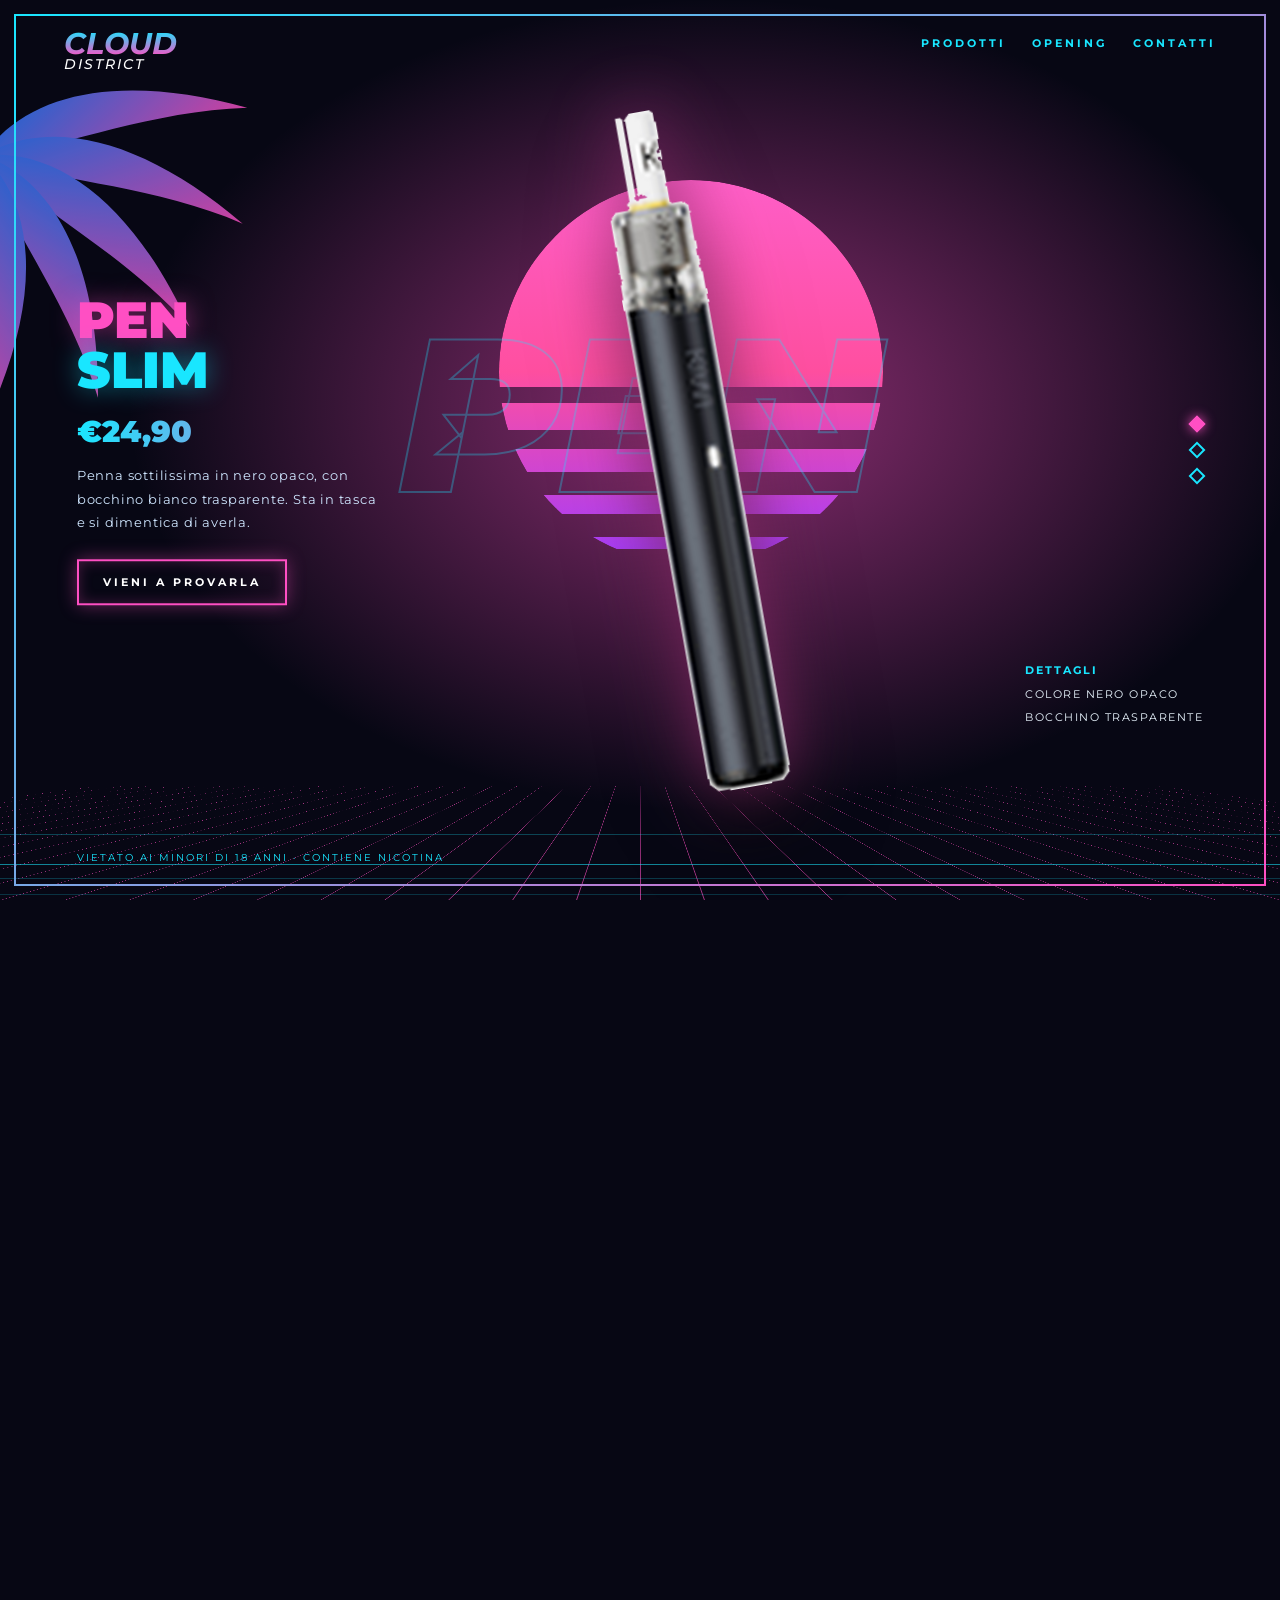
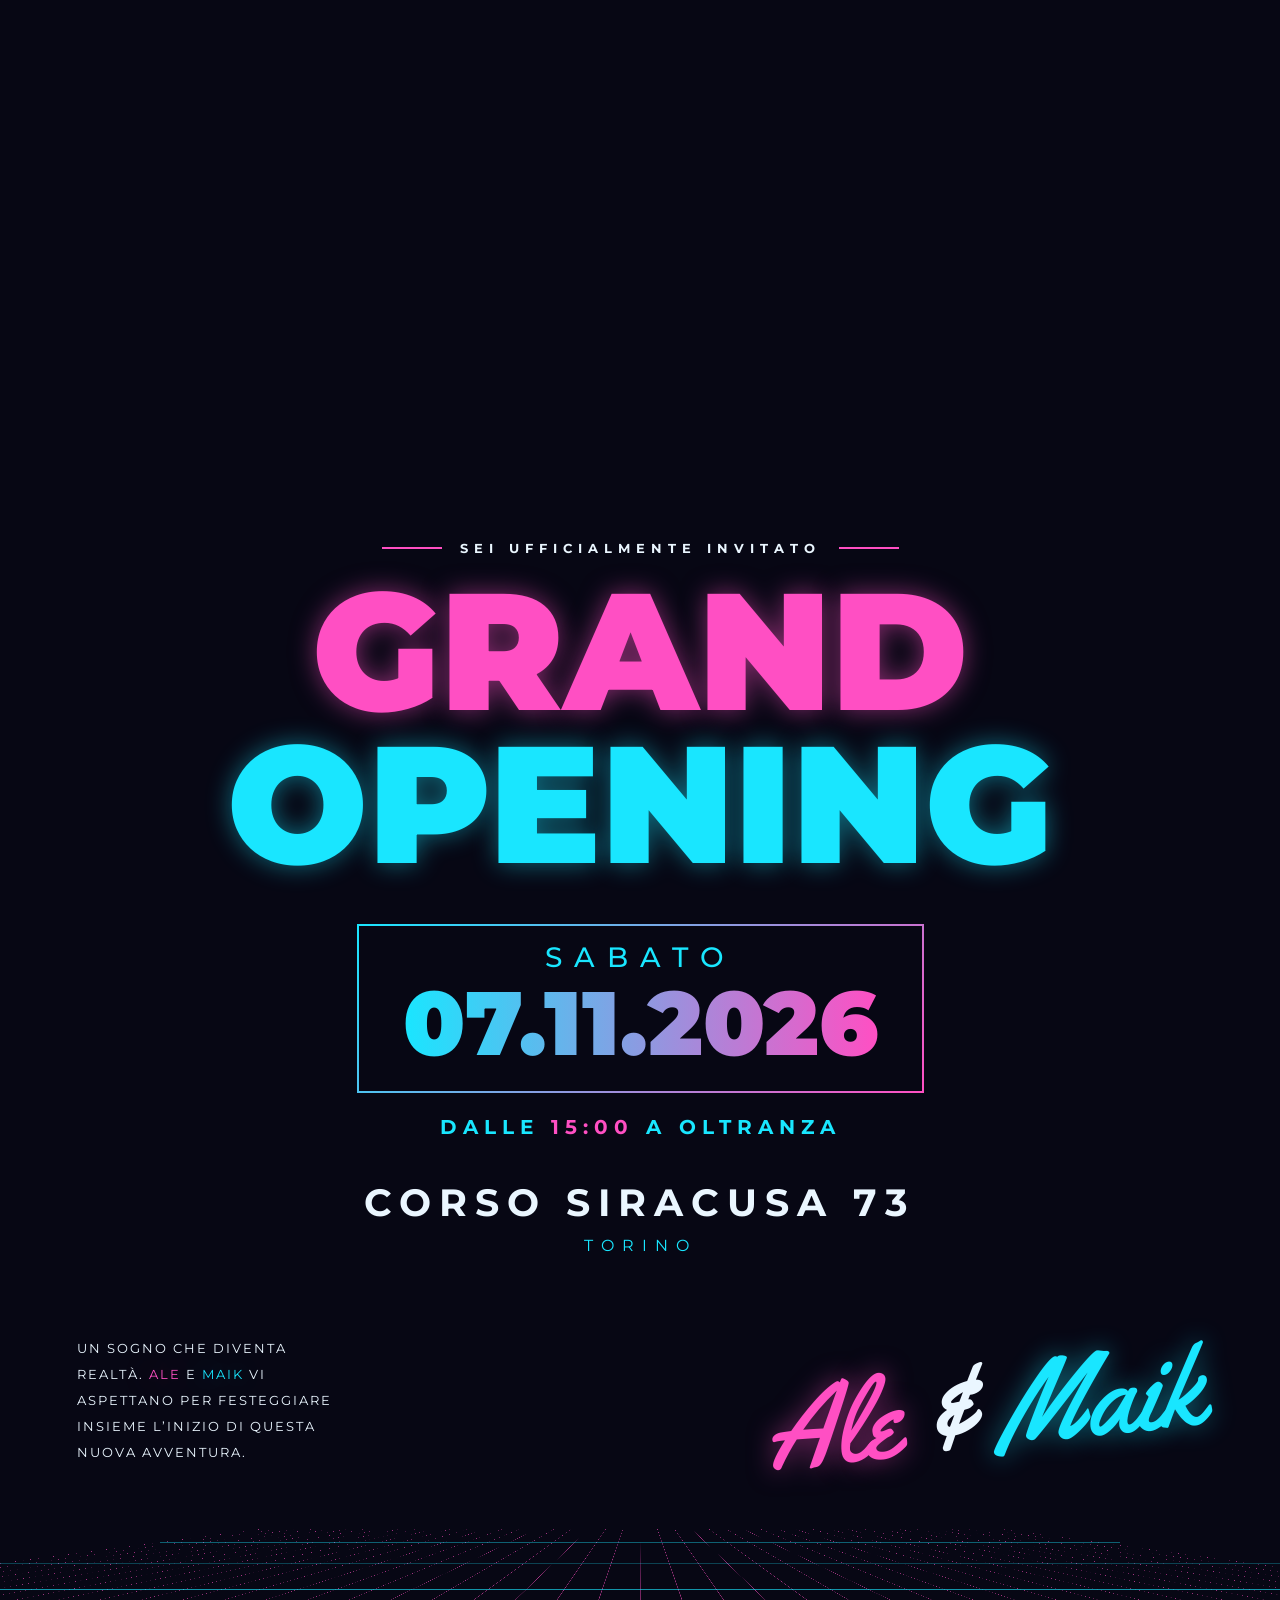
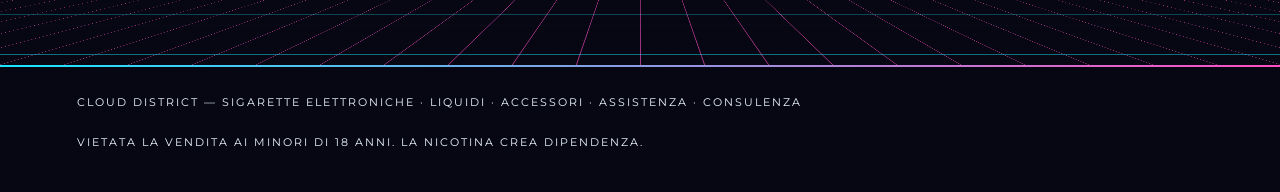
==== index.html @ b295462e "Add files via upload" ====
<!DOCTYPE html>
<html lang="it">
<head>
<meta charset="UTF-8">
<meta name="viewport" content="width=device-width, initial-scale=1, viewport-fit=cover">
<title>Cloud District — Svapo shop Torino</title>
<link href="https://fonts.googleapis.com/css2?family=Montserrat:ital,wght@0,500;0,700;0,900;1,900&family=Yellowtail&display=swap" rel="stylesheet">
<style>
:root{--pk:#ff4fc3;--cy:#19e6ff;--bg:#070714;box-sizing:border-box;padding-top:env(safe-area-inset-top,0px);padding-bottom:env(safe-area-inset-bottom,0px)}
*{margin:0;padding:0;box-sizing:inherit}
html{scroll-behavior:smooth;background:var(--bg)}
body{font-family:'Montserrat',sans-serif;background:var(--bg);color:#eaf6ff}
a{color:inherit}
.p{color:var(--pk);text-shadow:0 0 26px rgba(255,79,195,.5)}
.c{color:var(--cy);text-shadow:0 0 26px rgba(25,230,255,.45)}
.nav{position:fixed;top:env(safe-area-inset-top,0px);left:0;right:0;z-index:50;display:flex;justify-content:space-between;align-items:flex-start;padding:30px 5% 0}
.logo{text-decoration:none;font-style:italic;font-weight:900;line-height:.9;display:block}
.logo b{display:block;font-size:30px;background:linear-gradient(180deg,var(--cy),var(--pk));-webkit-background-clip:text;background-clip:text;color:transparent}
.logo i{font-size:14px;font-weight:500;letter-spacing:2px;color:#fff}
.nav nav{display:flex;gap:26px;font-size:11px;font-weight:700;letter-spacing:3px;text-transform:uppercase;padding-top:6px}
.nav nav a{text-decoration:none;color:var(--cy)}
.nav a:focus-visible,.dot:focus-visible,.cta:focus-visible{outline:2px solid var(--pk);outline-offset:4px}
.track{height:400vh;position:relative}
.stage{position:sticky;top:0;height:100vh;overflow:hidden;background:var(--bg)}
.frame{position:absolute;inset:14px;border:2px solid;border-image:linear-gradient(135deg,var(--cy),var(--pk)) 1;pointer-events:none;z-index:8}
.glow{position:absolute;inset:0;opacity:0;transition:opacity .9s;background:radial-gradient(ellipse at 56% 45%,var(--g),transparent 58%)}
.glow.on{opacity:.55}
.sun{position:absolute;left:54%;top:20%;width:min(30vw,440px);aspect-ratio:1;transform:translateX(-50%);border-radius:50%;background:linear-gradient(180deg,#ff5fc8,#ff4fa0 50%,#a23cff);-webkit-mask:linear-gradient(#000 0 54%,transparent 54% 58%,#000 58% 65%,transparent 65% 70%,#000 70% 76%,transparent 76% 82%,#000 82% 87%,transparent 87% 93%,#000 93% 96%,transparent 96%);mask:linear-gradient(#000 0 54%,transparent 54% 58%,#000 58% 65%,transparent 65% 70%,#000 70% 76%,transparent 76% 82%,#000 82% 87%,transparent 87% 93%,#000 93% 96%,transparent 96%)}
.palm{position:absolute;left:-30px;top:60px;width:min(24vw,300px);z-index:1}
.floor{position:absolute;left:0;right:0;bottom:0;height:34%;overflow:hidden;-webkit-mask-image:linear-gradient(transparent,#000 70%);mask-image:linear-gradient(transparent,#000 70%)}
.floor::before{content:"";position:absolute;inset:-120% -60% 0;background:linear-gradient(rgba(25,230,255,.65) 1.5px,transparent 1.5px) 0 var(--gy,0)/100% 44px,linear-gradient(90deg,rgba(255,79,195,.65) 1.5px,transparent 1.5px) 0 0/64px 100%;transform:perspective(380px) rotateX(64deg);transform-origin:50% 100%}
.word{position:absolute;left:50%;top:46%;transform:translate(-50%,-50%) scale(.94);font:italic 900 clamp(90px,17vw,280px)/.8 'Montserrat';color:transparent;-webkit-text-stroke:2px rgba(25,230,255,.3);white-space:nowrap;pointer-events:none;opacity:0;transition:opacity .6s,transform .9s cubic-bezier(.7,0,.2,1);z-index:2}
.word.on{opacity:1;transform:translate(-50%,-50%)}
.panel{position:absolute;left:6%;top:50%;width:min(360px,34vw);transform:translateY(-46%);opacity:0;pointer-events:none;transition:opacity .4s,transform .7s cubic-bezier(.7,0,.2,1);z-index:6}
.panel.on{opacity:1;pointer-events:auto;transform:translateY(-50%);transition-delay:.25s}
.panel h1{font:900 clamp(32px,4vw,64px)/.98 'Montserrat';text-transform:uppercase;margin-bottom:18px}
.panel h1 span{display:block}
.price{font:900 30px 'Montserrat';margin-bottom:14px;background:linear-gradient(90deg,var(--cy),var(--pk));-webkit-background-clip:text;background-clip:text;color:transparent}
.panel p{font-size:13px;line-height:1.8;letter-spacing:.8px;max-width:34ch;margin-bottom:24px;color:#cfe6ff}
.cta{display:inline-block;text-decoration:none;font-weight:700;font-size:11px;letter-spacing:3px;text-transform:uppercase;padding:14px 24px;border:2px solid var(--pk);color:#fff;box-shadow:0 0 18px rgba(255,79,195,.4),inset 0 0 14px rgba(255,79,195,.25);transition:background .2s}
.cta:hover{background:rgba(255,79,195,.25)}
.prods{position:absolute;left:37%;top:12%;width:min(34vw,520px);height:76%;z-index:4}
.prod{position:absolute;inset:0;--r:-12deg;transform:translate(60%,-75%) rotate(35deg);opacity:0;filter:drop-shadow(0 0 34px rgba(255,79,195,.45)) drop-shadow(0 40px 30px rgba(0,0,0,.6));transition:transform 1s cubic-bezier(.7,0,.2,1),opacity .6s}
.prod.on{transform:translate(0,0) rotate(var(--r));opacity:1}
.prod.past{transform:translate(-60%,75%) rotate(-35deg);opacity:0}
.prod img{position:absolute;inset:0;width:100%;height:100%;object-fit:contain}
.opts{position:absolute;right:6%;bottom:19%;z-index:6;opacity:0;pointer-events:none;transition:opacity .4s;font-size:11px;letter-spacing:2px;text-transform:uppercase}
.opts.on{opacity:1}
.opts b{color:var(--cy)}
.opts ul{list-style:none;line-height:2.1;margin-top:6px;letter-spacing:1.5px}
.dots{position:absolute;right:6%;top:50%;transform:translateY(-50%);display:flex;flex-direction:column;gap:14px;z-index:7}
.dot{width:12px;height:12px;border:2px solid var(--cy);background:transparent;cursor:pointer;transform:rotate(45deg);transition:.3s}
.dot.on{background:var(--pk);border-color:var(--pk);box-shadow:0 0 12px var(--pk)}
.age{position:absolute;left:6%;bottom:36px;font-size:10px;letter-spacing:2px;color:var(--cy);z-index:7;text-transform:uppercase}
.bar{position:absolute;left:14px;bottom:14px;height:3px;background:linear-gradient(90deg,var(--cy),var(--pk));width:0;z-index:9}
.open{position:relative;overflow:hidden;padding:140px 6% 200px;text-align:center}
.open .floor{height:42%}
.open>*:not(.floor){position:relative;z-index:2}
.lbl{display:flex;align-items:center;justify-content:center;gap:18px;font-size:13px;font-weight:700;letter-spacing:6px;text-transform:uppercase}
.lbl::before,.lbl::after{content:"";width:60px;height:2px;background:var(--pk)}
.open h2{font:900 clamp(56px,13vw,190px)/.92 'Montserrat';text-transform:uppercase;margin:18px 0 44px}
.open h2 span{display:block}
.date{display:inline-block;border:2px solid;border-image:linear-gradient(135deg,var(--cy),var(--pk)) 1;padding:14px 44px 18px}
.date small{display:block;color:var(--cy);font-size:clamp(16px,2.4vw,28px);letter-spacing:12px;font-weight:500}
.date strong{font:900 clamp(36px,7vw,100px)/1.1 'Montserrat';background:linear-gradient(90deg,var(--cy),var(--pk));-webkit-background-clip:text;background-clip:text;color:transparent}
.time{margin:22px 0 40px;color:var(--cy);letter-spacing:6px;font-weight:700;font-size:clamp(12px,1.6vw,20px)}
.time b{color:var(--pk)}
.where{font-weight:700;font-size:clamp(20px,3vw,40px);letter-spacing:8px;text-transform:uppercase}
.where+div{color:var(--cy);letter-spacing:8px;margin-top:10px}
.note{display:flex;justify-content:space-between;align-items:flex-end;gap:30px;flex-wrap:wrap;text-align:left;margin-top:80px}
.note p{max-width:30ch;font-size:13px;line-height:2;letter-spacing:2px;text-transform:uppercase}
.sig{font:400 clamp(56px,9vw,120px)/1 'Yellowtail';transform:rotate(-6deg)}
footer{background:var(--bg);padding:26px 6% 40px;border-top:2px solid;border-image:linear-gradient(90deg,var(--cy),var(--pk)) 1;font-size:11px;letter-spacing:2px;text-transform:uppercase;line-height:1.8;display:flex;justify-content:space-between;gap:20px;flex-wrap:wrap}
@media(max-width:760px){
.nav{padding-top:26px}.nav nav,.palm{display:none}
.frame{inset:8px}
.sun{left:50%;top:10%;width:62vw}
.prods{left:12%;top:12%;width:76vw;height:38%}
.word{top:30%}
.panel{left:8%;right:8%;width:auto;top:auto;bottom:22%;transform:none}
.panel.on{transform:none}
.panel h1{font-size:34px;margin-bottom:10px}.panel p{display:none}
.opts{right:auto;left:8%;bottom:12%}
.dots{flex-direction:row;right:8%;top:auto;bottom:12%;transform:none}
.age{left:8%;bottom:22px;font-size:8px;letter-spacing:1px}
.date{padding:12px 20px 14px}
.lbl{letter-spacing:3px;font-size:11px}.lbl::before,.lbl::after{width:24px}
}
@media(prefers-reduced-motion:reduce){*{transition-duration:.01s!important}}
</style>
</head>
<body>
<header class="nav"><a class="logo" href="#top"><b>CLOUD</b><i>DISTRICT</i></a><nav><a href="#top">Prodotti</a><a href="#opening">Opening</a><a href="#contatti">Contatti</a></nav></header>

<div class="track" id="top">
<div class="stage" id="stage">
<div class="glow on" style="--g:#ff4fc3"></div><div class="glow" style="--g:#19e6ff"></div><div class="glow" style="--g:#9b5cff"></div>
<div class="sun"></div>
<svg class="palm" viewBox="-10 -40 220 300" aria-hidden="true"><defs><linearGradient id="pg" x1="0" y1="0" x2="1" y2="1"><stop offset="0" stop-color="#2b7bff"/><stop offset="1" stop-color="#ff4fc3"/></linearGradient></defs><g fill="url(#pg)" opacity=".8" transform="translate(0,30)"><path d="M0 0C50 -30 120 -10 190 50C120 20 50 20 0 0Z" transform="rotate(-25)"/><path d="M0 0C50 -30 120 -10 190 50C120 20 50 20 0 0Z" transform="rotate(0)"/><path d="M0 0C50 -30 120 -10 190 50C120 20 50 20 0 0Z" transform="rotate(25)"/><path d="M0 0C50 -30 120 -10 190 50C120 20 50 20 0 0Z" transform="rotate(50)"/><path d="M0 0C50 -30 120 -10 190 50C120 20 50 20 0 0Z" transform="rotate(75)"/><path d="M0 0C50 -30 120 -10 190 50C120 20 50 20 0 0Z" transform="rotate(100)"/></g></svg>
<div class="floor"></div>
<div class="word on">PEN</div><div class="word">MAGNUM</div><div class="word">S’MORES</div>

<div class="panel on"><h1><span class="p">Pen</span><span class="c">Slim</span></h1><div class="price">€24,90</div><p>Penna sottilissima in nero opaco, con bocchino bianco trasparente. Sta in tasca e si dimentica di averla.</p><a class="cta" href="#opening">Vieni a provarla</a></div>
<div class="panel"><h1><span class="p">Magnum</span><span class="c">Blu</span></h1><div class="price">€39,90</div><p>Corpo in metallo blu con serbatoio trasparente e grafica a tigre. Si nota, e si tiene bene in mano.</p><a class="cta" href="#opening">Vieni a provarlo</a></div>
<div class="panel"><h1><span class="p">Too Puff</span><span class="c">S’mores</span></h1><div class="price">€14,90</div><p>Biscotto, marshmallow e cioccolato fondente. Flacone da 60 ml con tappo nero a punta fine.</p><a class="cta" href="#opening">Vieni ad assaggiarlo</a></div>

<div class="prods">
<div class="prod on" style="--r:-10deg"><img src="[data-uri]" alt="Pen Slim nera con bocchino bianco"></div>
<div class="prod" style="--r:8deg"><img src="[data-uri]" alt="Magnum blu con grafica a tigre"></div>
<div class="prod" style="--r:-6deg"><img src="[data-uri]" alt="Liquido Too Puff S’mores"></div>
</div>

<div class="opts on"><b>Dettagli</b><ul><li>Colore nero opaco</li><li>Bocchino trasparente</li></ul></div>
<div class="opts"><b>Dettagli</b><ul><li>Finiture blu in metallo</li><li>Serbatoio con grafica</li></ul></div>
<div class="opts"><b>Dettagli</b><ul><li>Gusto dolce, cioccolato</li><li>Flacone da 60 ml</li></ul></div>

<div class="dots" aria-label="Prodotti"></div>
<div class="age">Vietato ai minori di 18 anni · Contiene nicotina</div>
<div class="frame"></div><div class="bar" id="bar"></div>
</div></div>

<section class="open" id="opening">
<div class="lbl">Sei ufficialmente invitato</div>
<h2><span class="p">Grand</span><span class="c">Opening</span></h2>
<div class="date"><small>SABATO</small><strong>07.11.2026</strong></div>
<div class="time">DALLE <b>15:00</b> A OLTRANZA</div>
<div class="where">Corso Siracusa 73</div><div>TORINO</div>
<div class="note"><p>Un sogno che diventa realtà. <span class="p">Ale</span> e <span class="c">Maik</span> vi aspettano per festeggiare insieme l’inizio di questa nuova avventura.</p><div class="sig"><span class="p">Ale</span> &amp; <span class="c">Maik</span></div></div>
<div class="floor"></div>
</section>
<footer id="contatti"><span>Cloud District — Sigarette elettroniche · Liquidi · Accessori · Assistenza · Consulenza</span><span>Vietata la vendita ai minori di 18 anni. La nicotina crea dipendenza.</span></footer>

<script>
const stage=document.getElementById('stage'),track=document.querySelector('.track'),bar=document.getElementById('bar'),dots=document.querySelector('.dots'),n=3;
const q=s=>[...document.querySelectorAll('.stage '+s)];
const G=['.glow','.word','.panel','.opts','.prod'].map(q),D=[];
for(let i=0;i<n;i++){const d=document.createElement('button');d.className='dot';d.setAttribute('aria-label','Prodotto '+(i+1));d.onclick=()=>scrollTo({top:track.offsetTop+(track.offsetHeight-innerHeight)*(i/(n-1))+1});dots.appendChild(d);D.push(d)}
let cur=-1;
function update(){
 const max=track.offsetHeight-innerHeight,p=Math.min(1,Math.max(0,(scrollY-track.offsetTop)/max));
 bar.style.width='calc((100% - 28px)*'+p+')';
 stage.style.setProperty('--gy',p*320+'px');
 const i=Math.min(n-1,Math.round(p*(n-1)));
 if(i===cur)return;cur=i;
 G.forEach((l,gi)=>l.forEach((e,k)=>{e.classList.toggle('on',k===i);if(gi===4)e.classList.toggle('past',k<i)}));
 D.forEach((e,k)=>e.classList.toggle('on',k===i));
}
addEventListener('scroll',update,{passive:true});addEventListener('resize',update);update();
</script>
</body>
</html>
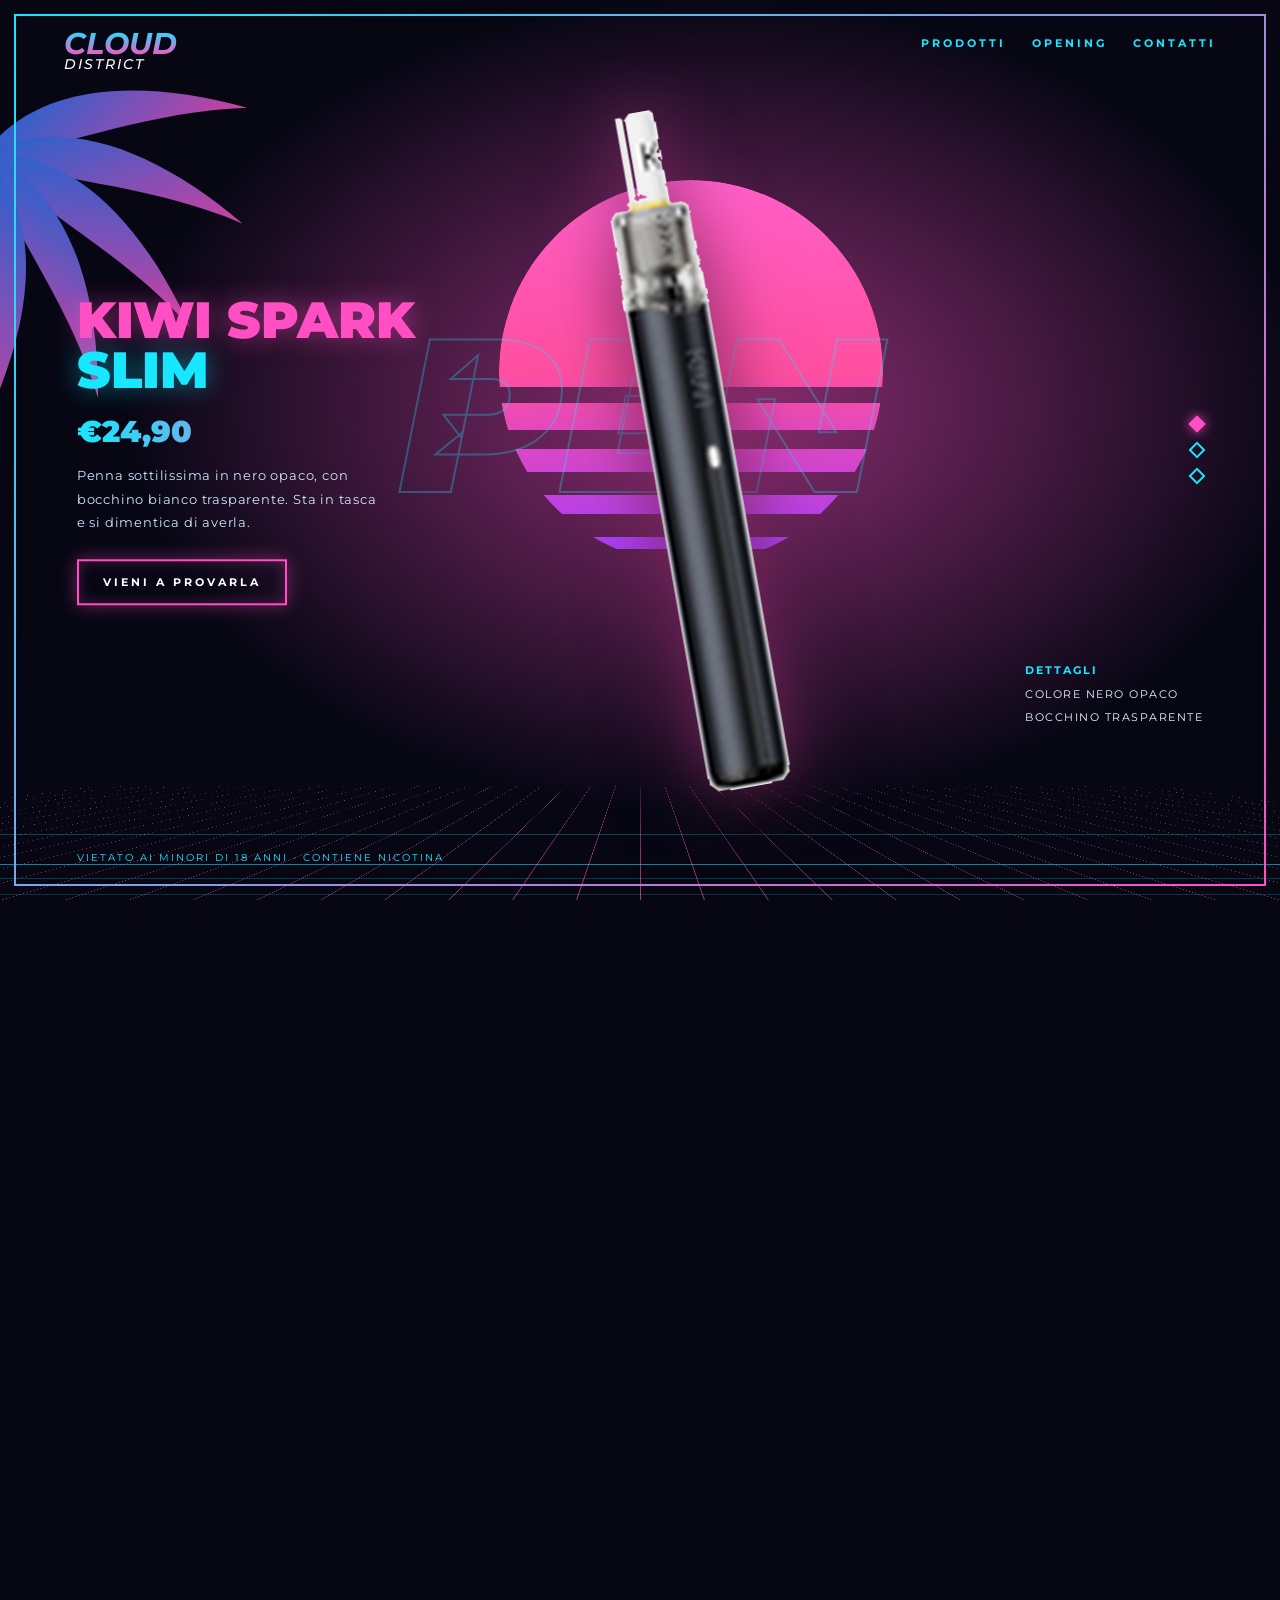
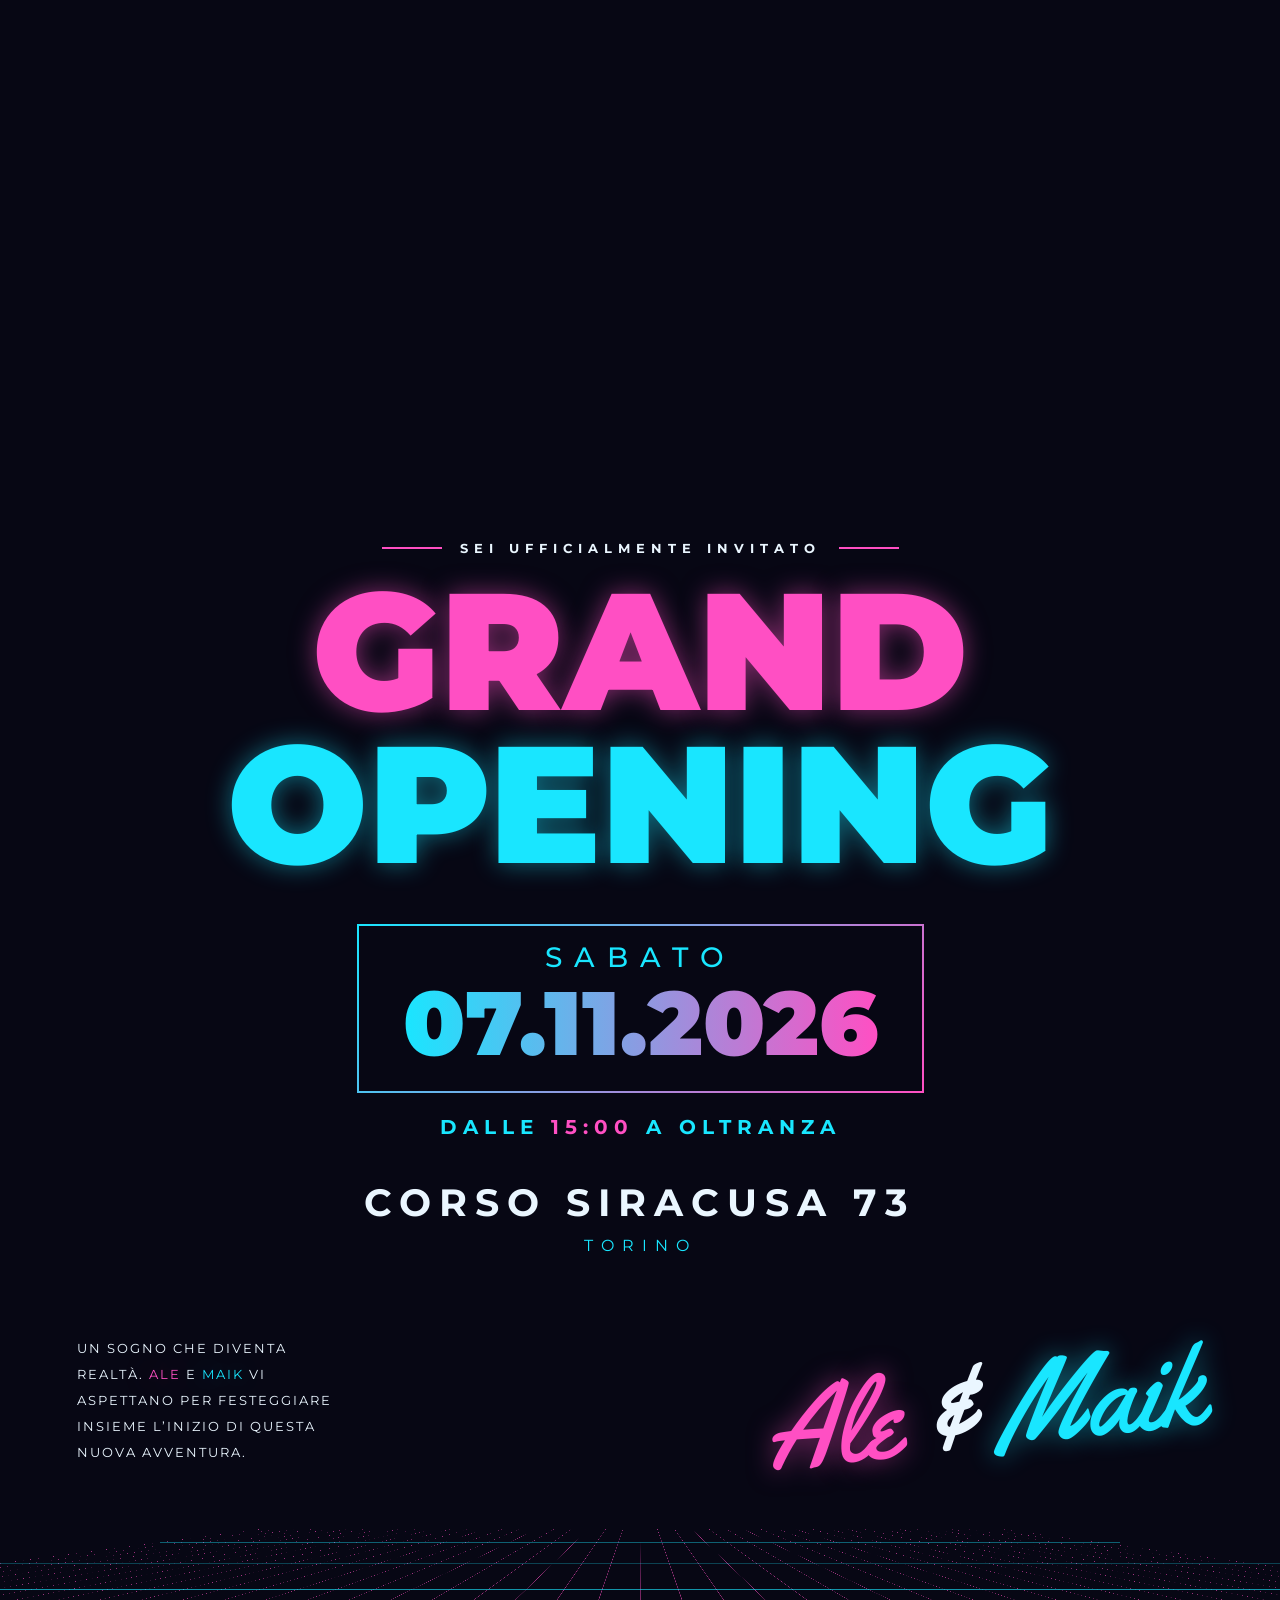
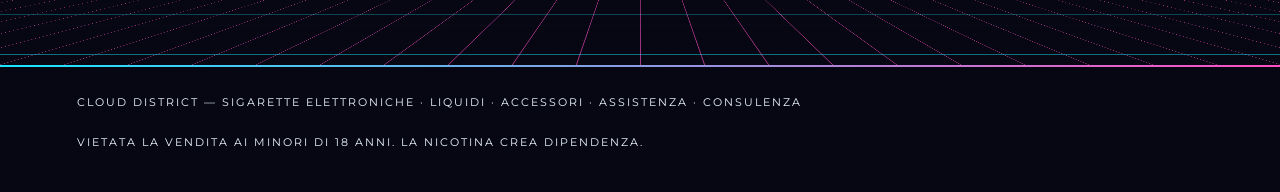
==== commit 0f5cf8e8: "Update fmt.Println message from 'Hello' to 'Goodbye'" ====
--- a/index.html
+++ b/index.html
@@ -100,8 +100,8 @@
 <div class="floor"></div>
 <div class="word on">PEN</div><div class="word">MAGNUM</div><div class="word">S’MORES</div>
 
-<div class="panel on"><h1><span class="p">Pen</span><span class="c">Slim</span></h1><div class="price">€24,90</div><p>Penna sottilissima in nero opaco, con bocchino bianco trasparente. Sta in tasca e si dimentica di averla.</p><a class="cta" href="#opening">Vieni a provarla</a></div>
-<div class="panel"><h1><span class="p">Magnum</span><span class="c">Blu</span></h1><div class="price">€39,90</div><p>Corpo in metallo blu con serbatoio trasparente e grafica a tigre. Si nota, e si tiene bene in mano.</p><a class="cta" href="#opening">Vieni a provarlo</a></div>
+<div class="panel on"><h1><span class="p">Kiwi Spark</span><span class="c">Slim</span></h1><div class="price">€24,90</div><p>Penna sottilissima in nero opaco, con bocchino bianco trasparente. Sta in tasca e si dimentica di averla.</p><a class="cta" href="#opening">Vieni a provarla</a></div>
+<div class="panel"><h1><span class="p">Magnum Nano</span><span class="c">Blu</span></h1><div class="price">€39,90</div><p>Corpo in metallo blu con serbatoio trasparente e grafica a tigre. Si nota, e si tiene bene in mano.</p><a class="cta" href="#opening">Vieni a provarlo</a></div>
 <div class="panel"><h1><span class="p">Too Puff</span><span class="c">S’mores</span></h1><div class="price">€14,90</div><p>Biscotto, marshmallow e cioccolato fondente. Flacone da 60 ml con tappo nero a punta fine.</p><a class="cta" href="#opening">Vieni ad assaggiarlo</a></div>
 
 <div class="prods">
@@ -148,4 +148,4 @@
 addEventListener('scroll',update,{passive:true});addEventListener('resize',update);update();
 </script>
 </body>
-</html>+</html>
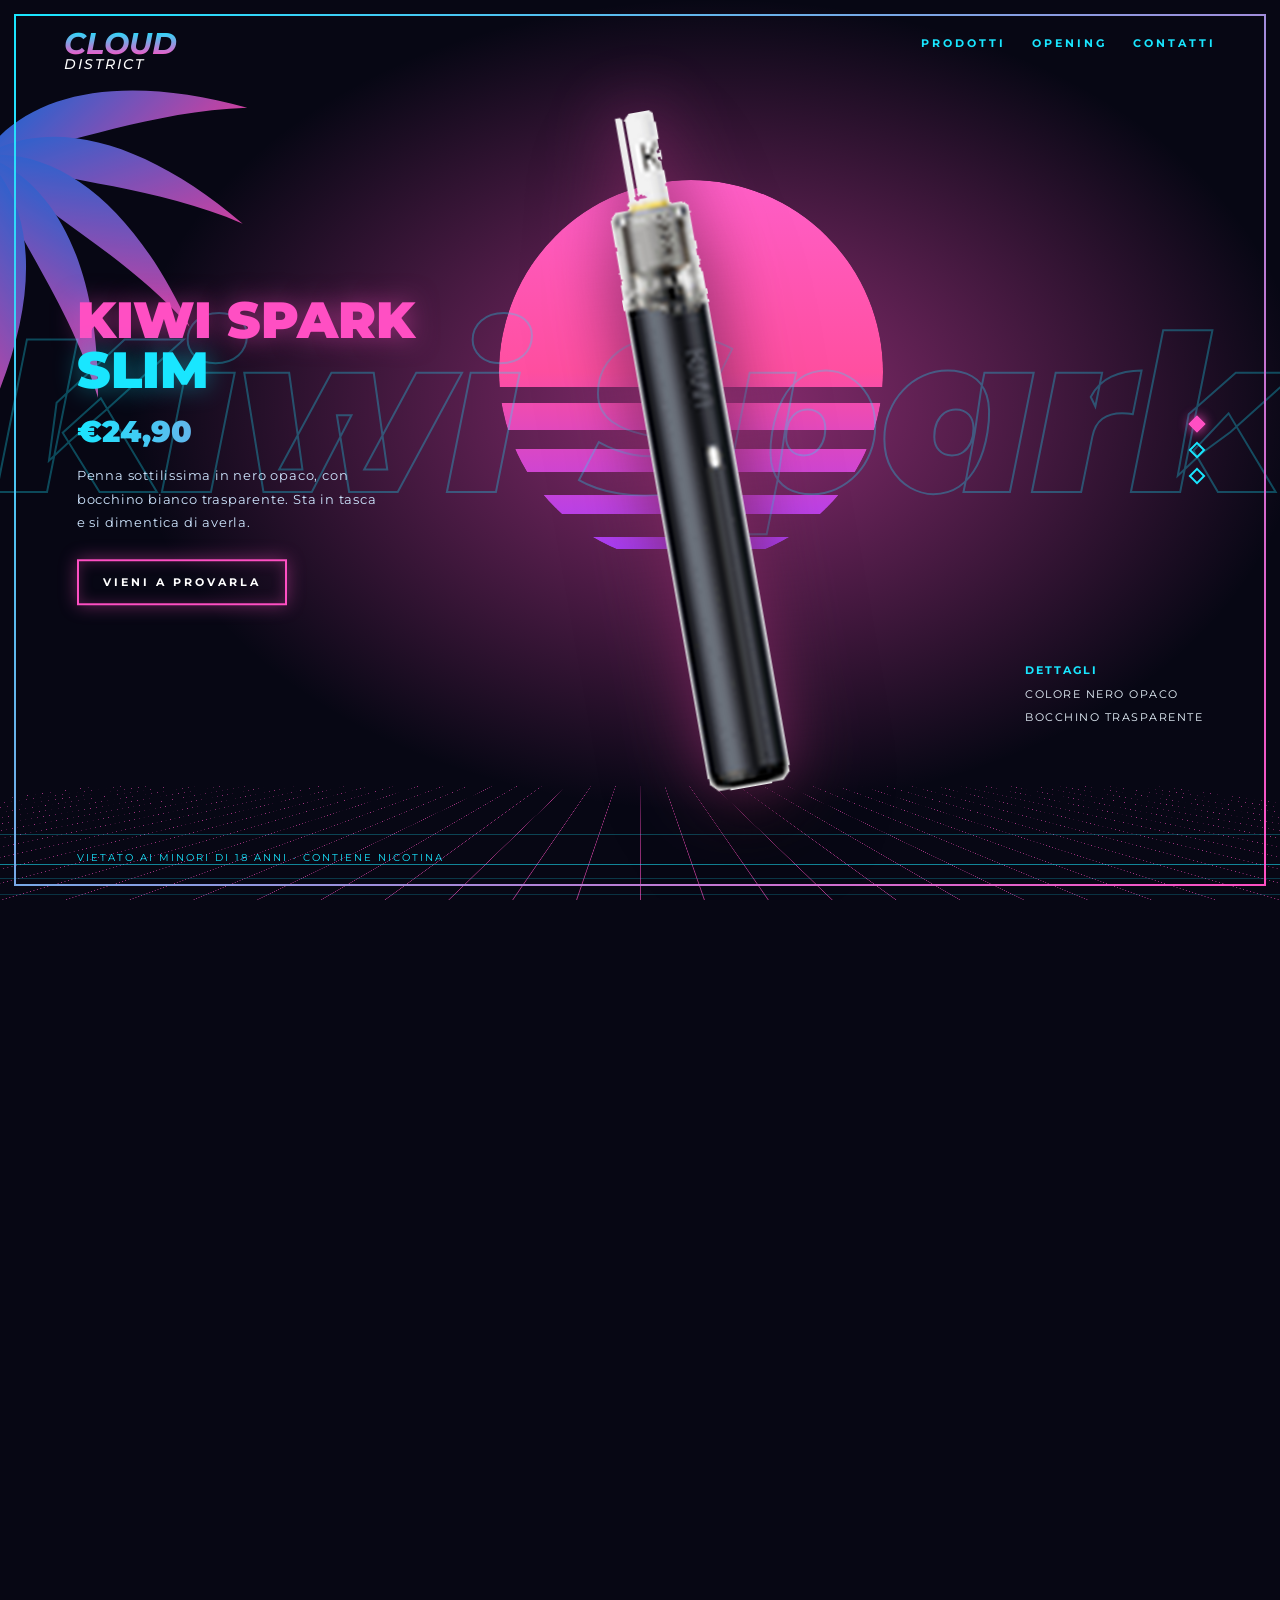
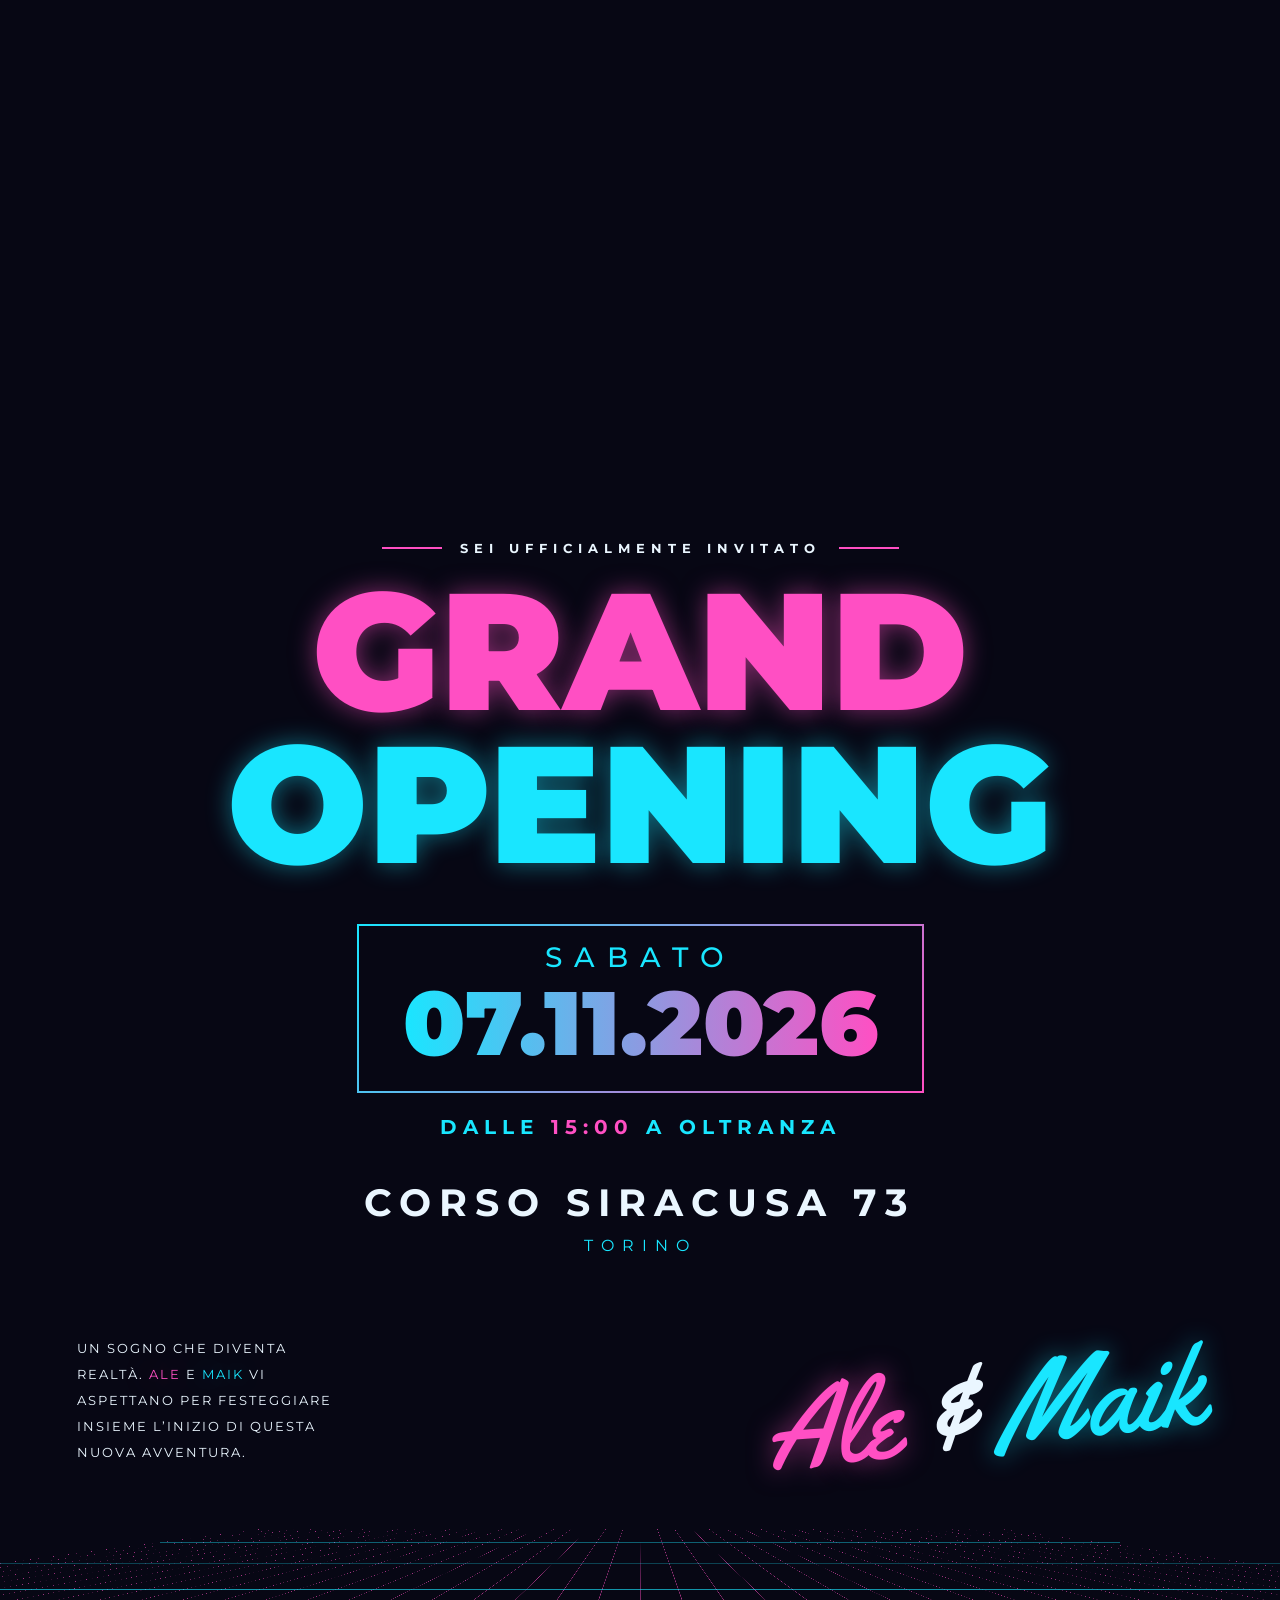
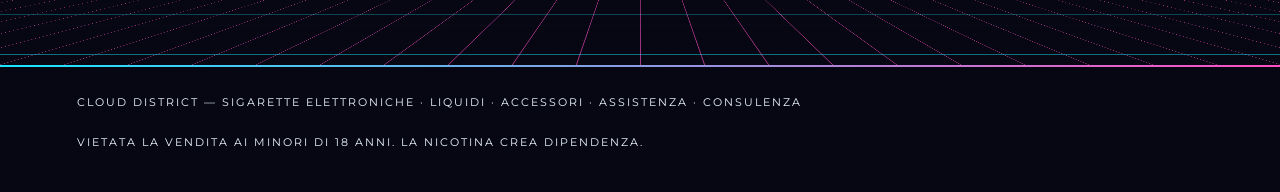
==== commit 5a2a049c: "Update product names in index.html" ====
--- a/index.html
+++ b/index.html
@@ -98,7 +98,7 @@
 <div class="sun"></div>
 <svg class="palm" viewBox="-10 -40 220 300" aria-hidden="true"><defs><linearGradient id="pg" x1="0" y1="0" x2="1" y2="1"><stop offset="0" stop-color="#2b7bff"/><stop offset="1" stop-color="#ff4fc3"/></linearGradient></defs><g fill="url(#pg)" opacity=".8" transform="translate(0,30)"><path d="M0 0C50 -30 120 -10 190 50C120 20 50 20 0 0Z" transform="rotate(-25)"/><path d="M0 0C50 -30 120 -10 190 50C120 20 50 20 0 0Z" transform="rotate(0)"/><path d="M0 0C50 -30 120 -10 190 50C120 20 50 20 0 0Z" transform="rotate(25)"/><path d="M0 0C50 -30 120 -10 190 50C120 20 50 20 0 0Z" transform="rotate(50)"/><path d="M0 0C50 -30 120 -10 190 50C120 20 50 20 0 0Z" transform="rotate(75)"/><path d="M0 0C50 -30 120 -10 190 50C120 20 50 20 0 0Z" transform="rotate(100)"/></g></svg>
 <div class="floor"></div>
-<div class="word on">PEN</div><div class="word">MAGNUM</div><div class="word">S’MORES</div>
+<div class="word on">Kiwi Spark</div><div class="word">MAGNUM NANO</div><div class="word">S’MORES</div>
 
 <div class="panel on"><h1><span class="p">Kiwi Spark</span><span class="c">Slim</span></h1><div class="price">€24,90</div><p>Penna sottilissima in nero opaco, con bocchino bianco trasparente. Sta in tasca e si dimentica di averla.</p><a class="cta" href="#opening">Vieni a provarla</a></div>
 <div class="panel"><h1><span class="p">Magnum Nano</span><span class="c">Blu</span></h1><div class="price">€39,90</div><p>Corpo in metallo blu con serbatoio trasparente e grafica a tigre. Si nota, e si tiene bene in mano.</p><a class="cta" href="#opening">Vieni a provarlo</a></div>
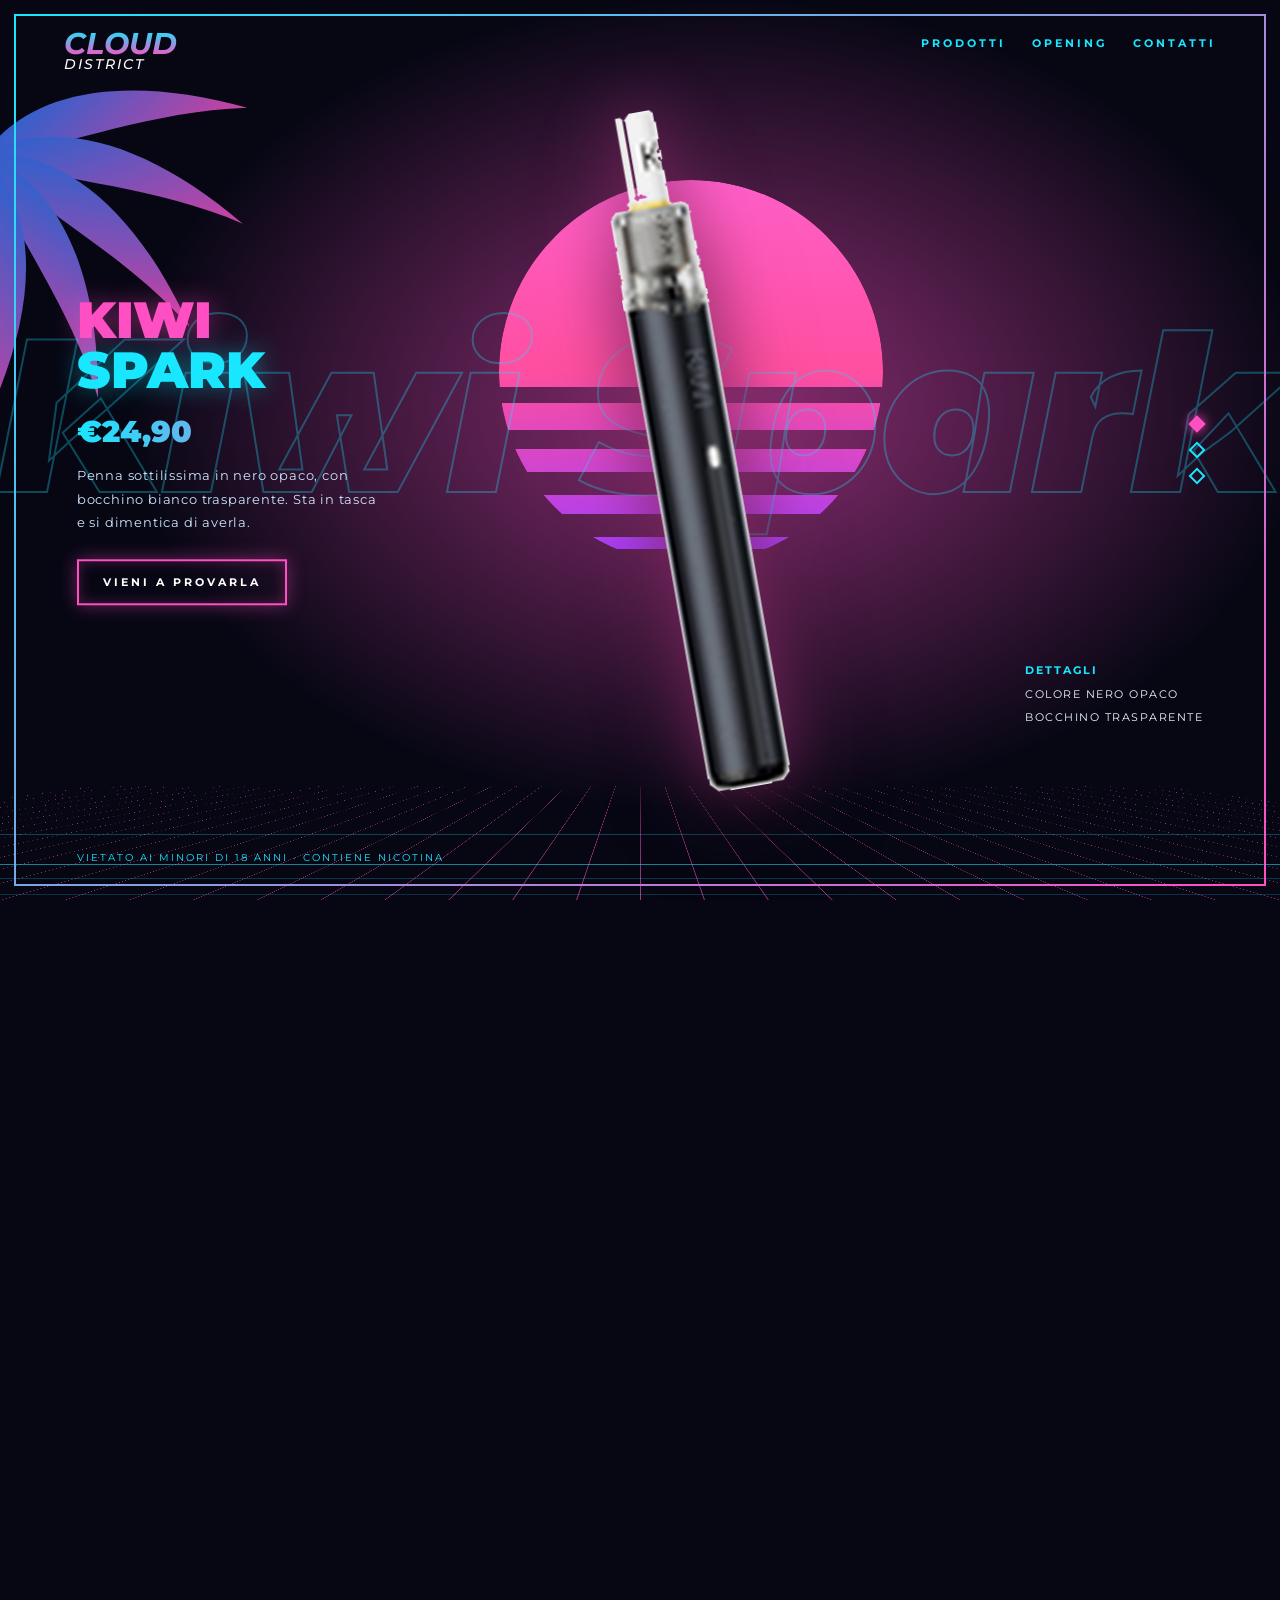
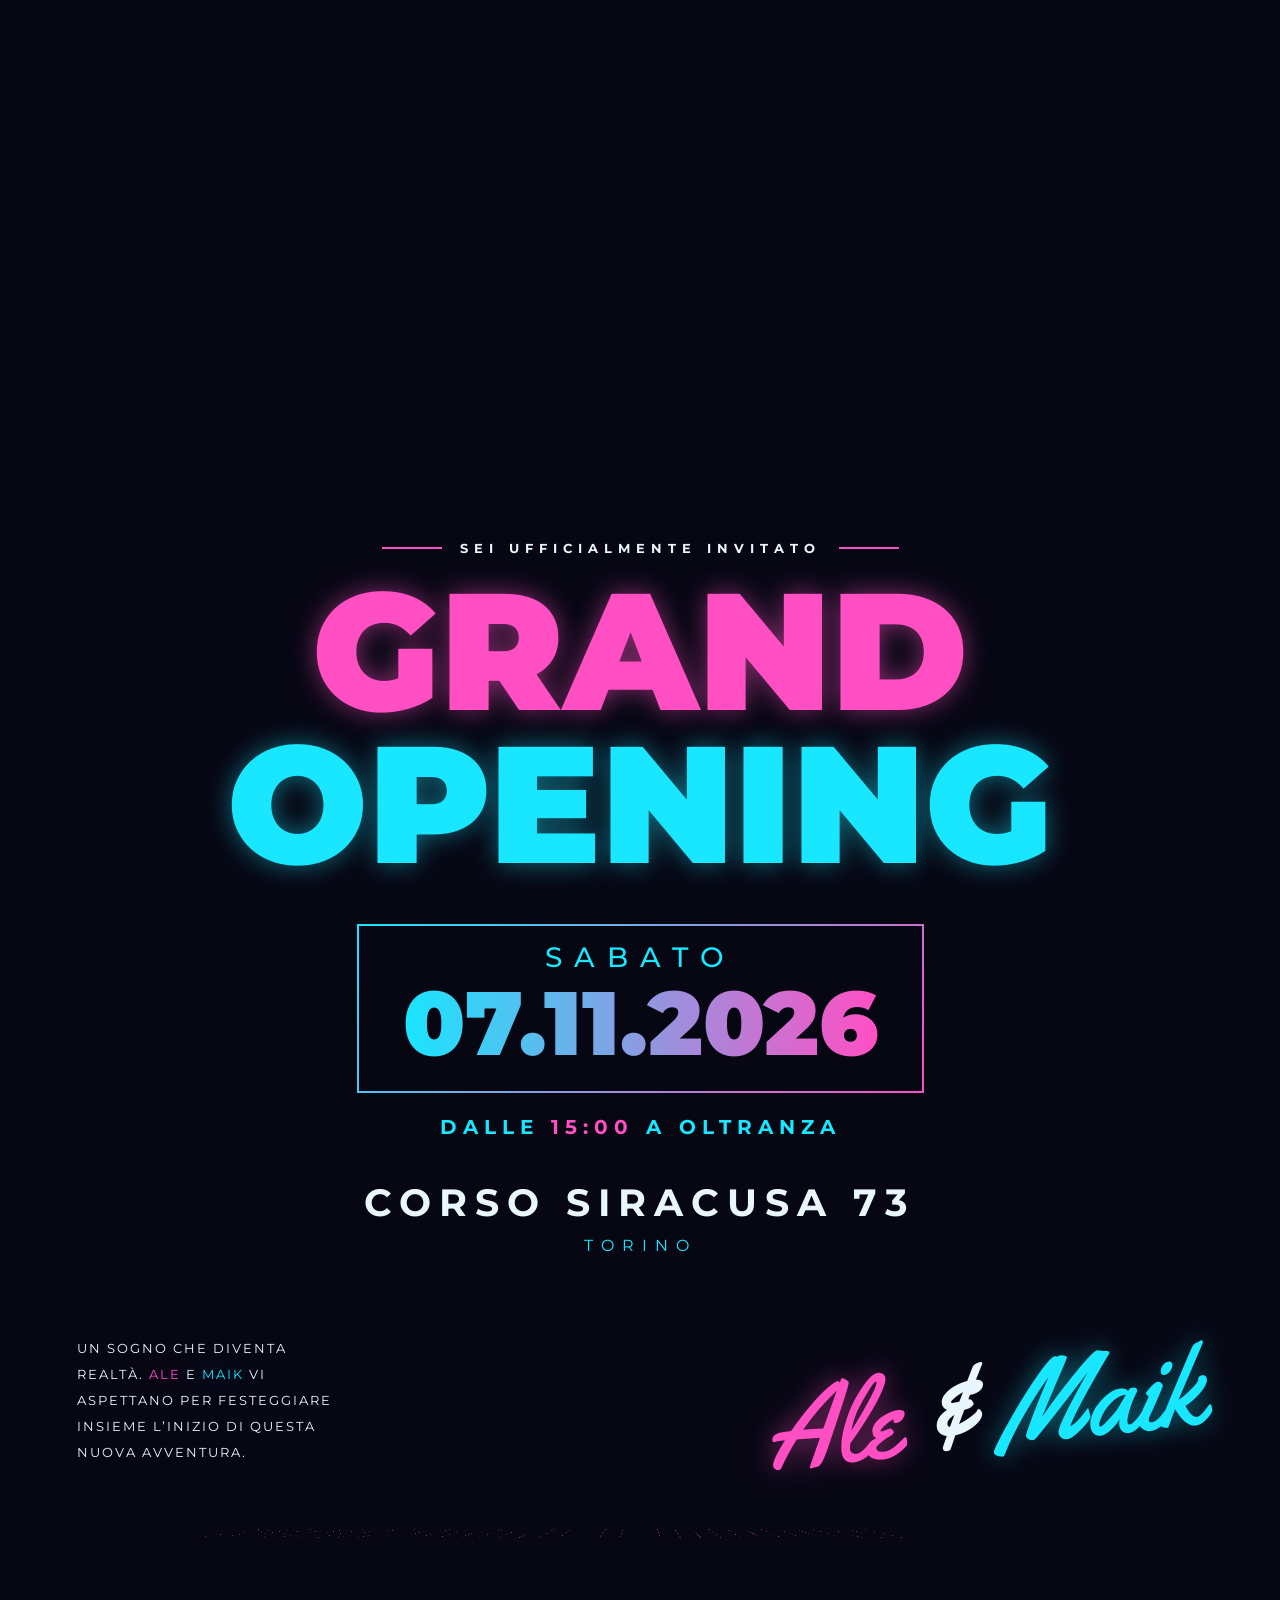
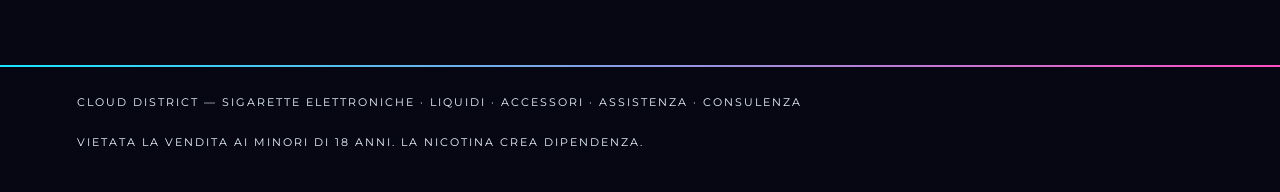
==== commit e4938f2f: "Update product panel for Kiwi Spark" ====
--- a/index.html
+++ b/index.html
@@ -100,7 +100,7 @@
 <div class="floor"></div>
 <div class="word on">Kiwi Spark</div><div class="word">MAGNUM NANO</div><div class="word">S’MORES</div>
 
-<div class="panel on"><h1><span class="p">Kiwi Spark</span><span class="c">Slim</span></h1><div class="price">€24,90</div><p>Penna sottilissima in nero opaco, con bocchino bianco trasparente. Sta in tasca e si dimentica di averla.</p><a class="cta" href="#opening">Vieni a provarla</a></div>
+<div class="panel on"><h1><span class="p">Kiwi</span><span class="c">Spark</span></h1><div class="price">€24,90</div><p>Penna sottilissima in nero opaco, con bocchino bianco trasparente. Sta in tasca e si dimentica di averla.</p><a class="cta" href="#opening">Vieni a provarla</a></div>
 <div class="panel"><h1><span class="p">Magnum Nano</span><span class="c">Blu</span></h1><div class="price">€39,90</div><p>Corpo in metallo blu con serbatoio trasparente e grafica a tigre. Si nota, e si tiene bene in mano.</p><a class="cta" href="#opening">Vieni a provarlo</a></div>
 <div class="panel"><h1><span class="p">Too Puff</span><span class="c">S’mores</span></h1><div class="price">€14,90</div><p>Biscotto, marshmallow e cioccolato fondente. Flacone da 60 ml con tappo nero a punta fine.</p><a class="cta" href="#opening">Vieni ad assaggiarlo</a></div>
 
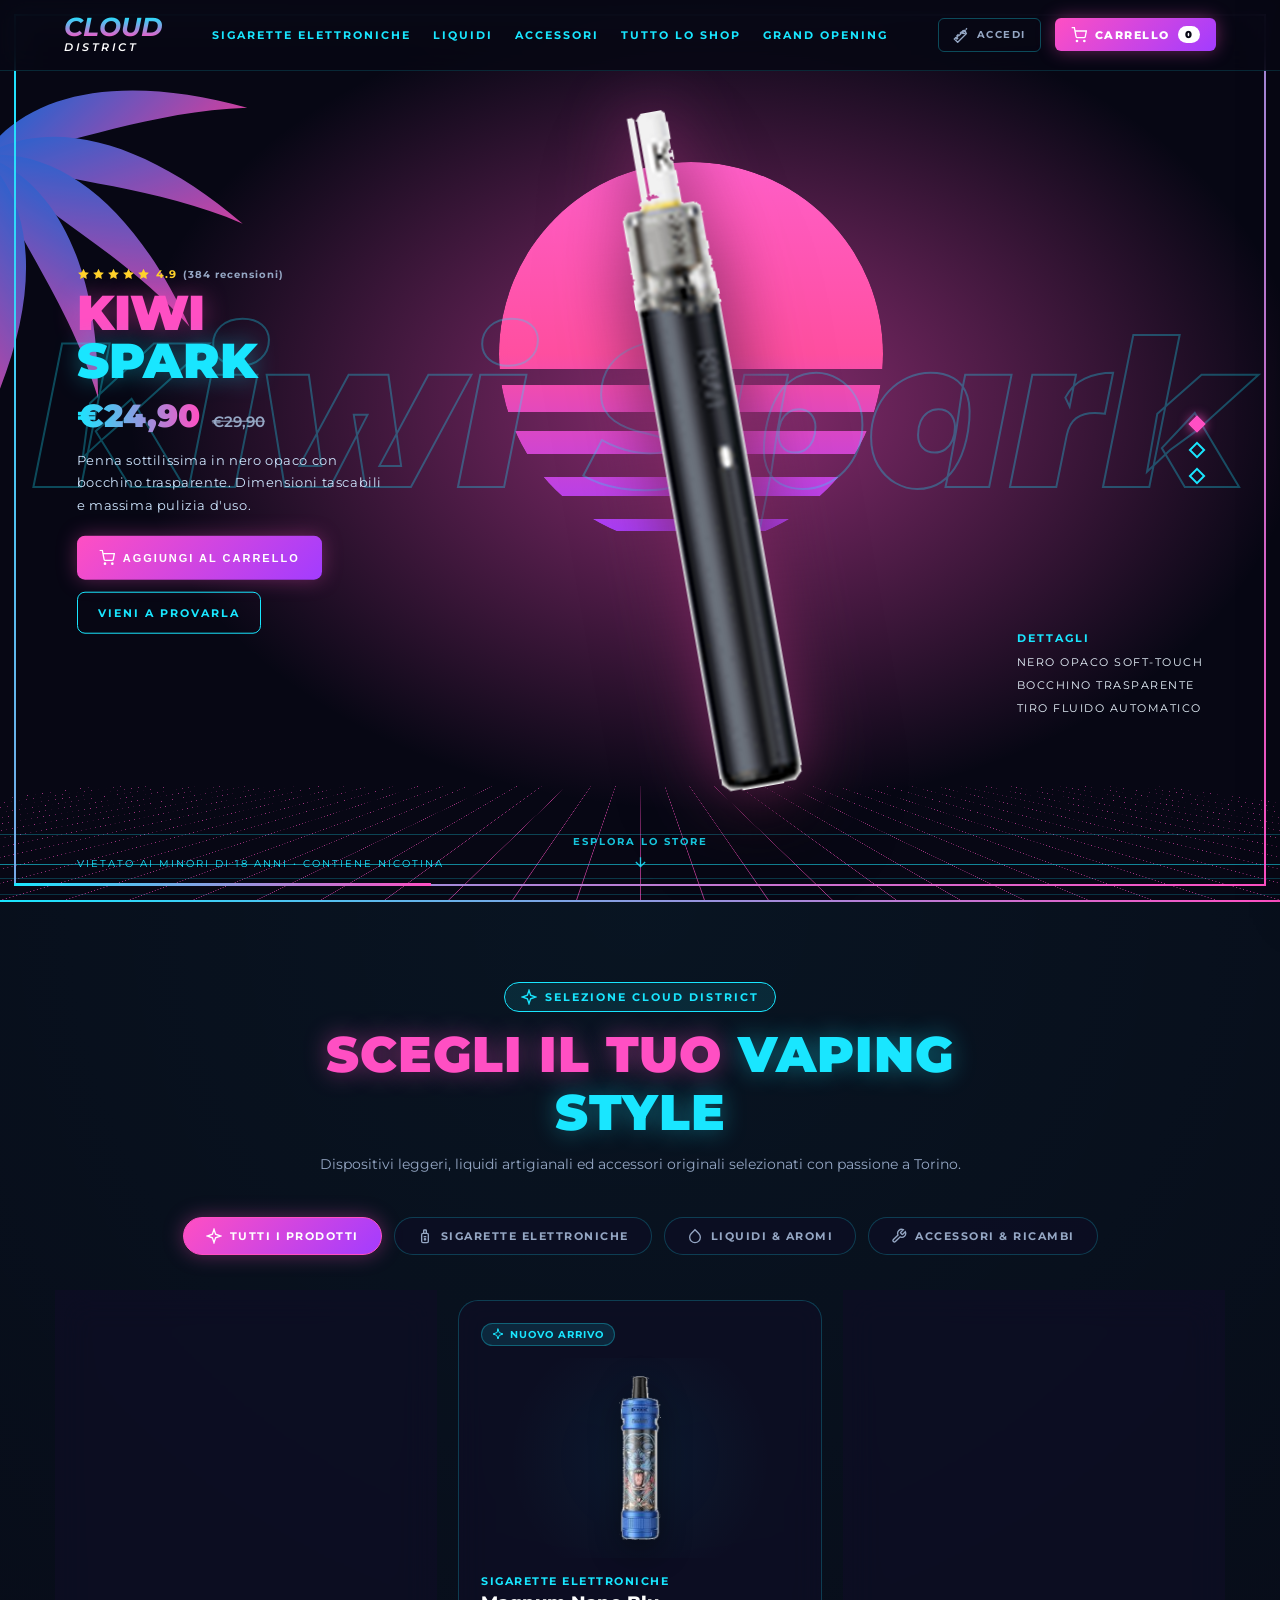
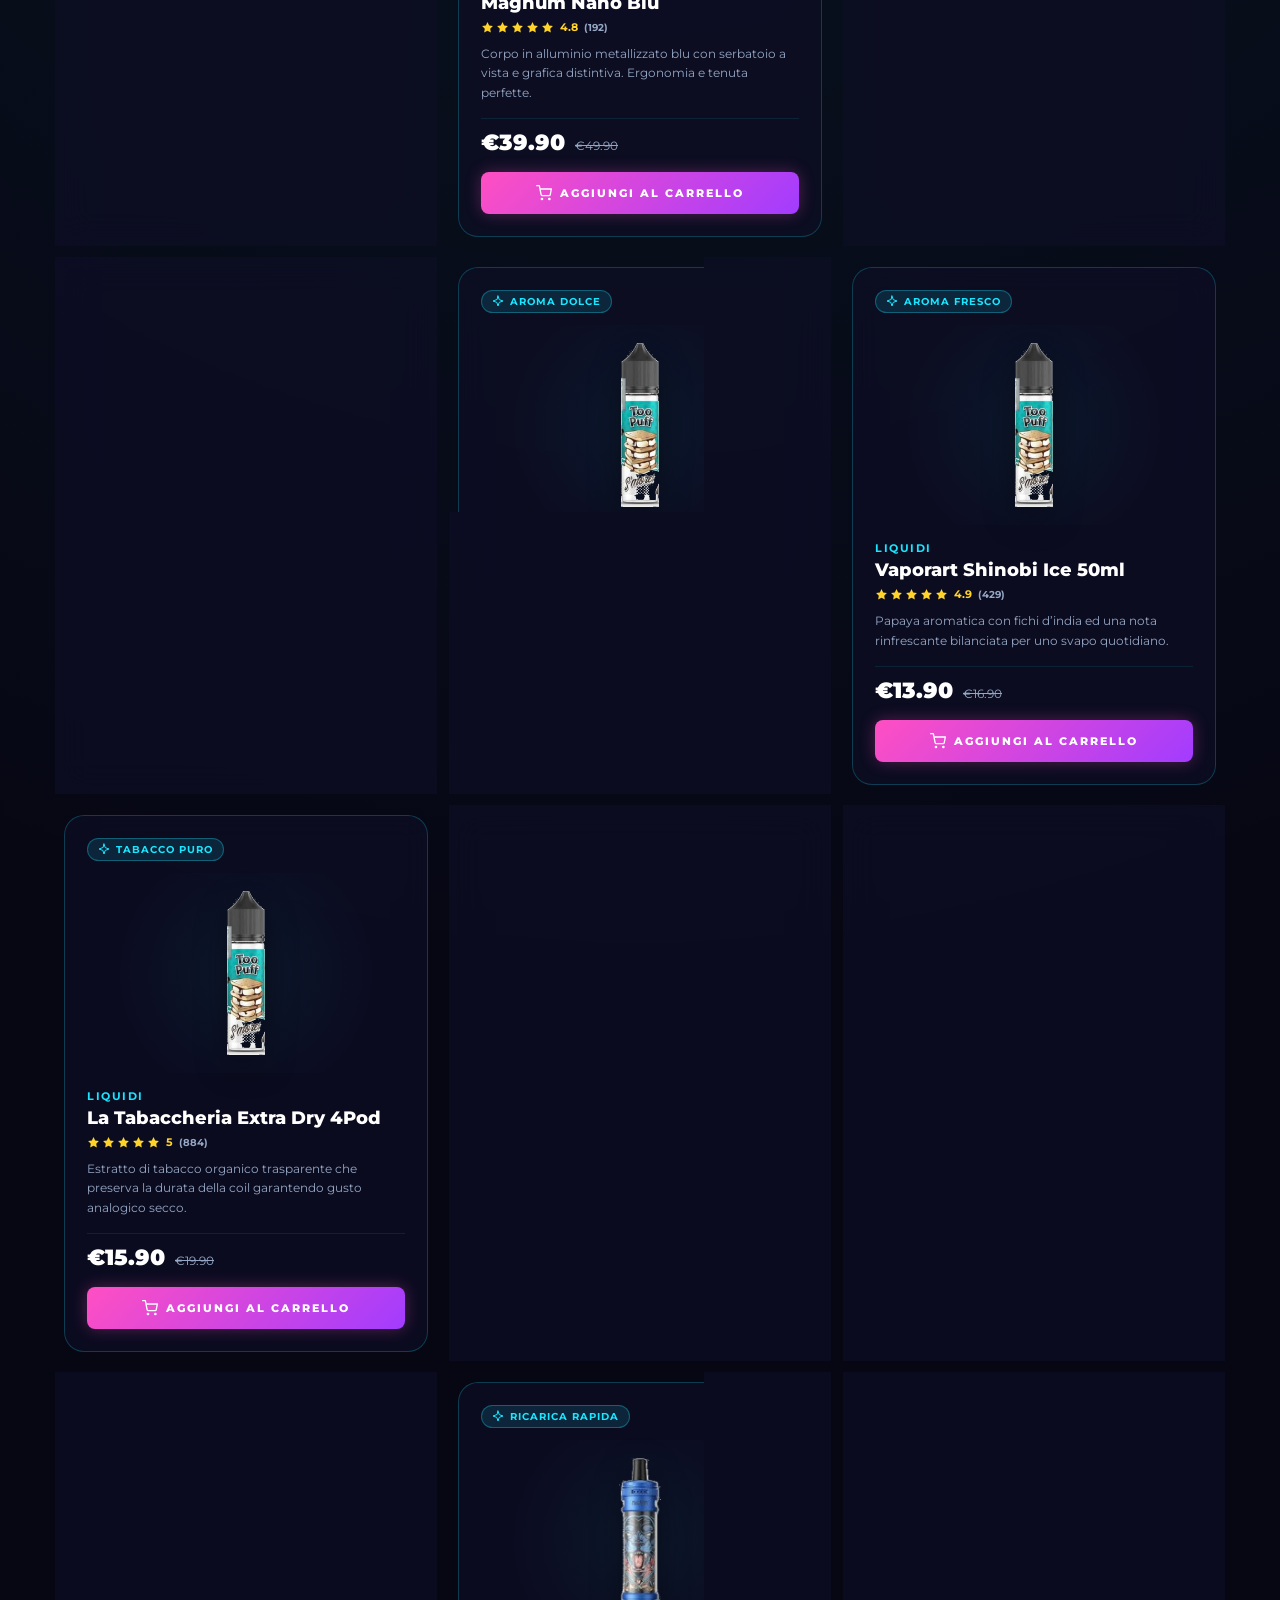
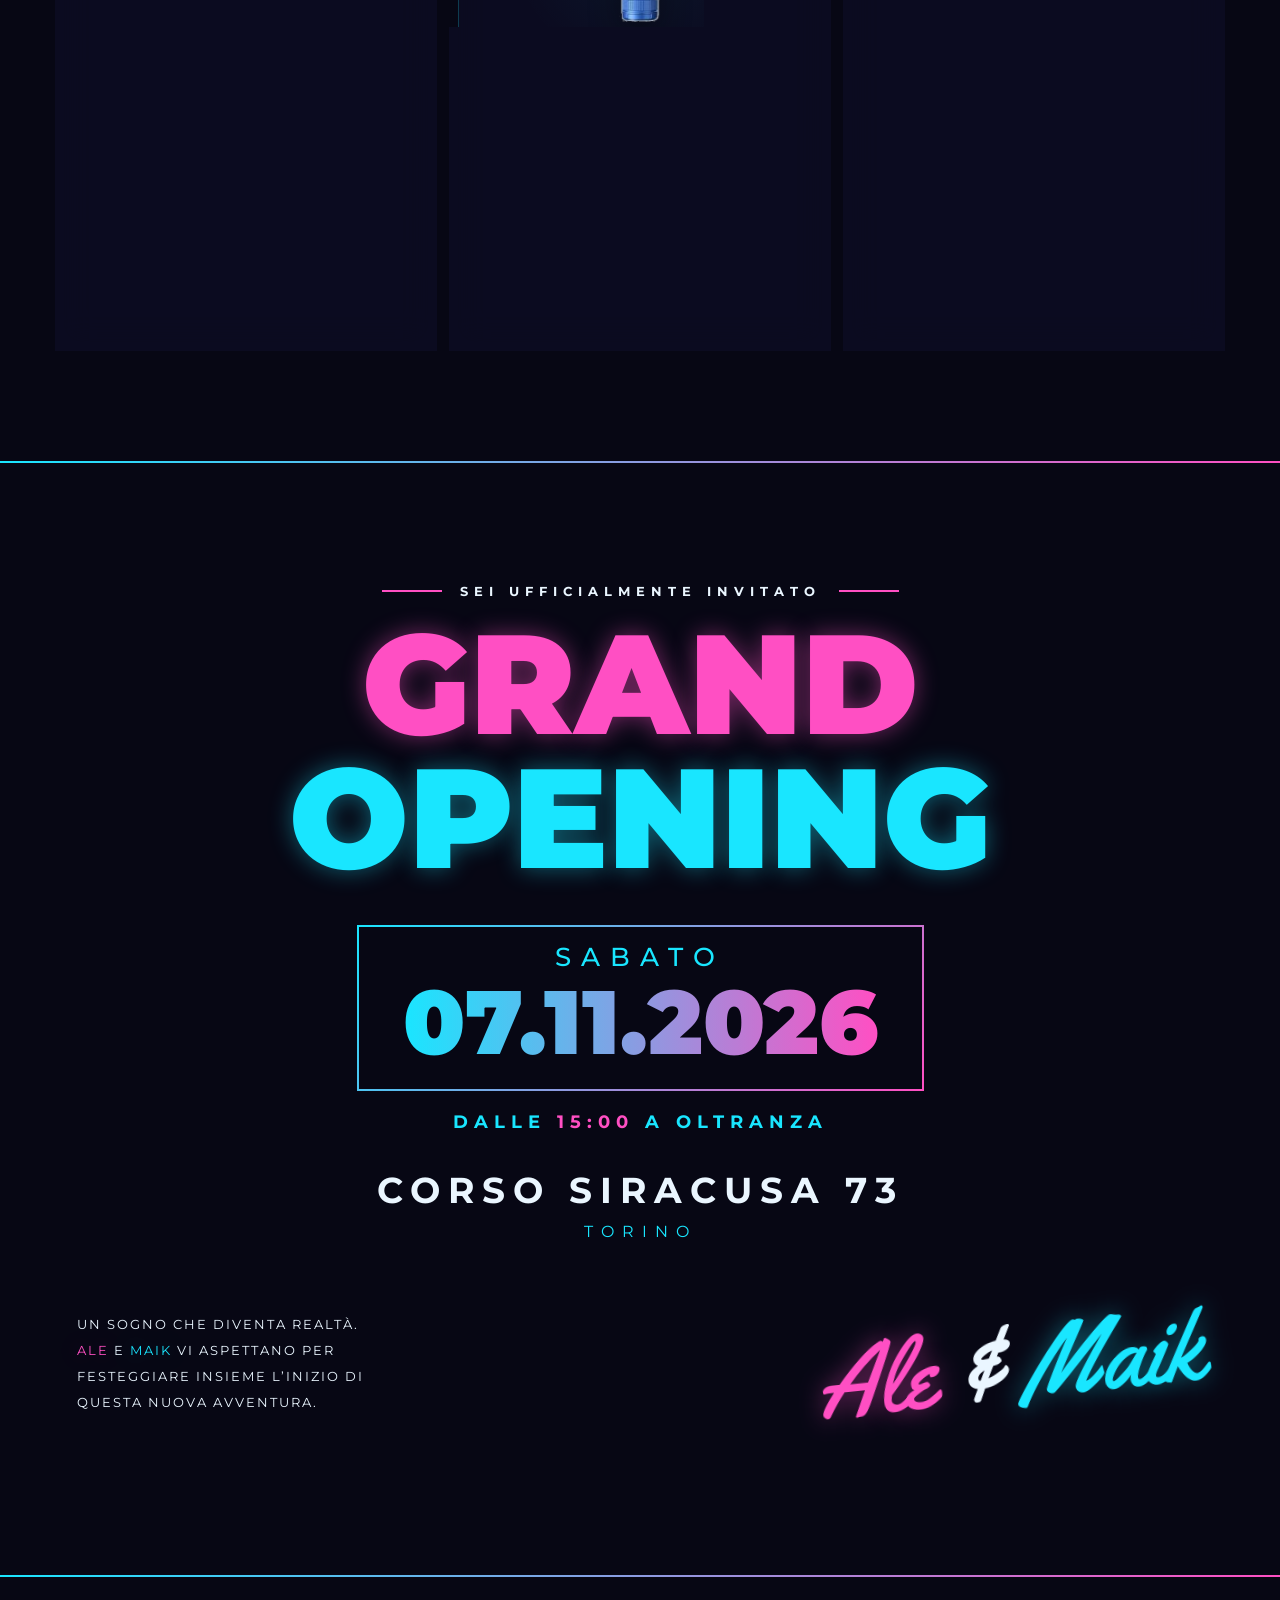
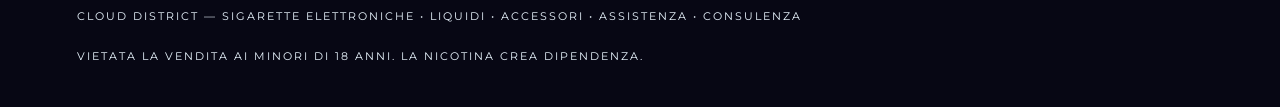
==== commit 315b131d: "Add files via upload" ====
--- a/index.html
+++ b/index.html
@@ -1,151 +1,1965 @@
 <!DOCTYPE html>
 <html lang="it">
 <head>
-<meta charset="UTF-8">
-<meta name="viewport" content="width=device-width, initial-scale=1, viewport-fit=cover">
-<title>Cloud District — Svapo shop Torino</title>
-<link href="https://fonts.googleapis.com/css2?family=Montserrat:ital,wght@0,500;0,700;0,900;1,900&family=Yellowtail&display=swap" rel="stylesheet">
-<style>
-:root{--pk:#ff4fc3;--cy:#19e6ff;--bg:#070714;box-sizing:border-box;padding-top:env(safe-area-inset-top,0px);padding-bottom:env(safe-area-inset-bottom,0px)}
-*{margin:0;padding:0;box-sizing:inherit}
-html{scroll-behavior:smooth;background:var(--bg)}
-body{font-family:'Montserrat',sans-serif;background:var(--bg);color:#eaf6ff}
-a{color:inherit}
-.p{color:var(--pk);text-shadow:0 0 26px rgba(255,79,195,.5)}
-.c{color:var(--cy);text-shadow:0 0 26px rgba(25,230,255,.45)}
-.nav{position:fixed;top:env(safe-area-inset-top,0px);left:0;right:0;z-index:50;display:flex;justify-content:space-between;align-items:flex-start;padding:30px 5% 0}
-.logo{text-decoration:none;font-style:italic;font-weight:900;line-height:.9;display:block}
-.logo b{display:block;font-size:30px;background:linear-gradient(180deg,var(--cy),var(--pk));-webkit-background-clip:text;background-clip:text;color:transparent}
-.logo i{font-size:14px;font-weight:500;letter-spacing:2px;color:#fff}
-.nav nav{display:flex;gap:26px;font-size:11px;font-weight:700;letter-spacing:3px;text-transform:uppercase;padding-top:6px}
-.nav nav a{text-decoration:none;color:var(--cy)}
-.nav a:focus-visible,.dot:focus-visible,.cta:focus-visible{outline:2px solid var(--pk);outline-offset:4px}
-.track{height:400vh;position:relative}
-.stage{position:sticky;top:0;height:100vh;overflow:hidden;background:var(--bg)}
-.frame{position:absolute;inset:14px;border:2px solid;border-image:linear-gradient(135deg,var(--cy),var(--pk)) 1;pointer-events:none;z-index:8}
-.glow{position:absolute;inset:0;opacity:0;transition:opacity .9s;background:radial-gradient(ellipse at 56% 45%,var(--g),transparent 58%)}
-.glow.on{opacity:.55}
-.sun{position:absolute;left:54%;top:20%;width:min(30vw,440px);aspect-ratio:1;transform:translateX(-50%);border-radius:50%;background:linear-gradient(180deg,#ff5fc8,#ff4fa0 50%,#a23cff);-webkit-mask:linear-gradient(#000 0 54%,transparent 54% 58%,#000 58% 65%,transparent 65% 70%,#000 70% 76%,transparent 76% 82%,#000 82% 87%,transparent 87% 93%,#000 93% 96%,transparent 96%);mask:linear-gradient(#000 0 54%,transparent 54% 58%,#000 58% 65%,transparent 65% 70%,#000 70% 76%,transparent 76% 82%,#000 82% 87%,transparent 87% 93%,#000 93% 96%,transparent 96%)}
-.palm{position:absolute;left:-30px;top:60px;width:min(24vw,300px);z-index:1}
-.floor{position:absolute;left:0;right:0;bottom:0;height:34%;overflow:hidden;-webkit-mask-image:linear-gradient(transparent,#000 70%);mask-image:linear-gradient(transparent,#000 70%)}
-.floor::before{content:"";position:absolute;inset:-120% -60% 0;background:linear-gradient(rgba(25,230,255,.65) 1.5px,transparent 1.5px) 0 var(--gy,0)/100% 44px,linear-gradient(90deg,rgba(255,79,195,.65) 1.5px,transparent 1.5px) 0 0/64px 100%;transform:perspective(380px) rotateX(64deg);transform-origin:50% 100%}
-.word{position:absolute;left:50%;top:46%;transform:translate(-50%,-50%) scale(.94);font:italic 900 clamp(90px,17vw,280px)/.8 'Montserrat';color:transparent;-webkit-text-stroke:2px rgba(25,230,255,.3);white-space:nowrap;pointer-events:none;opacity:0;transition:opacity .6s,transform .9s cubic-bezier(.7,0,.2,1);z-index:2}
-.word.on{opacity:1;transform:translate(-50%,-50%)}
-.panel{position:absolute;left:6%;top:50%;width:min(360px,34vw);transform:translateY(-46%);opacity:0;pointer-events:none;transition:opacity .4s,transform .7s cubic-bezier(.7,0,.2,1);z-index:6}
-.panel.on{opacity:1;pointer-events:auto;transform:translateY(-50%);transition-delay:.25s}
-.panel h1{font:900 clamp(32px,4vw,64px)/.98 'Montserrat';text-transform:uppercase;margin-bottom:18px}
-.panel h1 span{display:block}
-.price{font:900 30px 'Montserrat';margin-bottom:14px;background:linear-gradient(90deg,var(--cy),var(--pk));-webkit-background-clip:text;background-clip:text;color:transparent}
-.panel p{font-size:13px;line-height:1.8;letter-spacing:.8px;max-width:34ch;margin-bottom:24px;color:#cfe6ff}
-.cta{display:inline-block;text-decoration:none;font-weight:700;font-size:11px;letter-spacing:3px;text-transform:uppercase;padding:14px 24px;border:2px solid var(--pk);color:#fff;box-shadow:0 0 18px rgba(255,79,195,.4),inset 0 0 14px rgba(255,79,195,.25);transition:background .2s}
-.cta:hover{background:rgba(255,79,195,.25)}
-.prods{position:absolute;left:37%;top:12%;width:min(34vw,520px);height:76%;z-index:4}
-.prod{position:absolute;inset:0;--r:-12deg;transform:translate(60%,-75%) rotate(35deg);opacity:0;filter:drop-shadow(0 0 34px rgba(255,79,195,.45)) drop-shadow(0 40px 30px rgba(0,0,0,.6));transition:transform 1s cubic-bezier(.7,0,.2,1),opacity .6s}
-.prod.on{transform:translate(0,0) rotate(var(--r));opacity:1}
-.prod.past{transform:translate(-60%,75%) rotate(-35deg);opacity:0}
-.prod img{position:absolute;inset:0;width:100%;height:100%;object-fit:contain}
-.opts{position:absolute;right:6%;bottom:19%;z-index:6;opacity:0;pointer-events:none;transition:opacity .4s;font-size:11px;letter-spacing:2px;text-transform:uppercase}
-.opts.on{opacity:1}
-.opts b{color:var(--cy)}
-.opts ul{list-style:none;line-height:2.1;margin-top:6px;letter-spacing:1.5px}
-.dots{position:absolute;right:6%;top:50%;transform:translateY(-50%);display:flex;flex-direction:column;gap:14px;z-index:7}
-.dot{width:12px;height:12px;border:2px solid var(--cy);background:transparent;cursor:pointer;transform:rotate(45deg);transition:.3s}
-.dot.on{background:var(--pk);border-color:var(--pk);box-shadow:0 0 12px var(--pk)}
-.age{position:absolute;left:6%;bottom:36px;font-size:10px;letter-spacing:2px;color:var(--cy);z-index:7;text-transform:uppercase}
-.bar{position:absolute;left:14px;bottom:14px;height:3px;background:linear-gradient(90deg,var(--cy),var(--pk));width:0;z-index:9}
-.open{position:relative;overflow:hidden;padding:140px 6% 200px;text-align:center}
-.open .floor{height:42%}
-.open>*:not(.floor){position:relative;z-index:2}
-.lbl{display:flex;align-items:center;justify-content:center;gap:18px;font-size:13px;font-weight:700;letter-spacing:6px;text-transform:uppercase}
-.lbl::before,.lbl::after{content:"";width:60px;height:2px;background:var(--pk)}
-.open h2{font:900 clamp(56px,13vw,190px)/.92 'Montserrat';text-transform:uppercase;margin:18px 0 44px}
-.open h2 span{display:block}
-.date{display:inline-block;border:2px solid;border-image:linear-gradient(135deg,var(--cy),var(--pk)) 1;padding:14px 44px 18px}
-.date small{display:block;color:var(--cy);font-size:clamp(16px,2.4vw,28px);letter-spacing:12px;font-weight:500}
-.date strong{font:900 clamp(36px,7vw,100px)/1.1 'Montserrat';background:linear-gradient(90deg,var(--cy),var(--pk));-webkit-background-clip:text;background-clip:text;color:transparent}
-.time{margin:22px 0 40px;color:var(--cy);letter-spacing:6px;font-weight:700;font-size:clamp(12px,1.6vw,20px)}
-.time b{color:var(--pk)}
-.where{font-weight:700;font-size:clamp(20px,3vw,40px);letter-spacing:8px;text-transform:uppercase}
-.where+div{color:var(--cy);letter-spacing:8px;margin-top:10px}
-.note{display:flex;justify-content:space-between;align-items:flex-end;gap:30px;flex-wrap:wrap;text-align:left;margin-top:80px}
-.note p{max-width:30ch;font-size:13px;line-height:2;letter-spacing:2px;text-transform:uppercase}
-.sig{font:400 clamp(56px,9vw,120px)/1 'Yellowtail';transform:rotate(-6deg)}
-footer{background:var(--bg);padding:26px 6% 40px;border-top:2px solid;border-image:linear-gradient(90deg,var(--cy),var(--pk)) 1;font-size:11px;letter-spacing:2px;text-transform:uppercase;line-height:1.8;display:flex;justify-content:space-between;gap:20px;flex-wrap:wrap}
-@media(max-width:760px){
-.nav{padding-top:26px}.nav nav,.palm{display:none}
-.frame{inset:8px}
-.sun{left:50%;top:10%;width:62vw}
-.prods{left:12%;top:12%;width:76vw;height:38%}
-.word{top:30%}
-.panel{left:8%;right:8%;width:auto;top:auto;bottom:22%;transform:none}
-.panel.on{transform:none}
-.panel h1{font-size:34px;margin-bottom:10px}.panel p{display:none}
-.opts{right:auto;left:8%;bottom:12%}
-.dots{flex-direction:row;right:8%;top:auto;bottom:12%;transform:none}
-.age{left:8%;bottom:22px;font-size:8px;letter-spacing:1px}
-.date{padding:12px 20px 14px}
-.lbl{letter-spacing:3px;font-size:11px}.lbl::before,.lbl::after{width:24px}
-}
-@media(prefers-reduced-motion:reduce){*{transition-duration:.01s!important}}
-</style>
+  <meta charset="UTF-8">
+  <meta name="viewport" content="width=device-width, initial-scale=1, viewport-fit=cover">
+  <title>Cloud District — Svapo Shop Torino | Sigarette Elettroniche, Liquidi & Accessori</title>
+  <link href="https://fonts.googleapis.com/css2?family=Montserrat:ital,wght@0,400;0,500;0,700;0,800;0,900;1,900&family=Yellowtail&display=swap" rel="stylesheet">
+  <script src="store.js"></script>
+  <style>
+    :root {
+      --pk: #ff4fc3;
+      --cy: #19e6ff;
+      --bg: #070714;
+      --card-bg: rgba(14, 14, 36, 0.75);
+      --card-border: rgba(25, 230, 255, 0.22);
+      --card-hover: rgba(255, 79, 195, 0.45);
+      --text: #eaf6ff;
+      --text-muted: #95a7c4;
+      --gold: #ffd32a;
+      box-sizing: border-box;
+      padding-top: env(safe-area-inset-top, 0px);
+      padding-bottom: env(safe-area-inset-bottom, 0px);
+    }
+    * { margin: 0; padding: 0; box-sizing: inherit; }
+    html { scroll-behavior: smooth; background: var(--bg); }
+    body { font-family: 'Montserrat', sans-serif; background: var(--bg); color: var(--text); overflow-x: hidden; }
+    a { color: inherit; text-decoration: none; }
+
+    .svg-icon {
+      width: 16px;
+      height: 16px;
+      display: inline-block;
+      vertical-align: middle;
+      stroke-width: 2;
+    }
+    .svg-star {
+      width: 13px;
+      height: 13px;
+      color: var(--gold);
+      display: inline-block;
+      vertical-align: middle;
+    }
+    .star-rating-wrap {
+      display: inline-flex;
+      align-items: center;
+      gap: 2px;
+    }
+
+    .p { color: var(--pk); text-shadow: 0 0 24px rgba(255,79,195,.45); }
+    .c { color: var(--cy); text-shadow: 0 0 24px rgba(25,230,255,.4); }
+
+    /* Top Navigation Bar */
+    .nav {
+      position: fixed;
+      top: 0;
+      left: 0;
+      right: 0;
+      z-index: 60;
+      display: flex;
+      justify-content: space-between;
+      align-items: center;
+      padding: 16px 5%;
+      background: rgba(7, 7, 20, 0.88);
+      backdrop-filter: blur(14px);
+      border-bottom: 1px solid rgba(25, 230, 255, 0.15);
+      transition: all 0.3s ease;
+    }
+    .logo {
+      font-style: italic;
+      font-weight: 900;
+      line-height: .9;
+      display: block;
+    }
+    .logo b {
+      display: block;
+      font-size: 26px;
+      background: linear-gradient(180deg, var(--cy), var(--pk));
+      -webkit-background-clip: text;
+      background-clip: text;
+      color: transparent;
+    }
+    .logo i {
+      font-size: 11px;
+      font-weight: 600;
+      letter-spacing: 2.5px;
+      color: #fff;
+    }
+
+    /* Menu Categories */
+    .nav-links {
+      display: flex;
+      align-items: center;
+      gap: 22px;
+      font-size: 11px;
+      font-weight: 700;
+      letter-spacing: 2px;
+      text-transform: uppercase;
+    }
+    .nav-links a {
+      color: var(--cy);
+      transition: color 0.2s, text-shadow 0.2s;
+      position: relative;
+    }
+    .nav-links a:hover {
+      color: #fff;
+      text-shadow: 0 0 10px var(--cy);
+    }
+    .nav-links a.active {
+      color: var(--pk);
+      text-shadow: 0 0 10px var(--pk);
+    }
+
+    /* Right Nav Actions */
+    .nav-actions {
+      display: flex;
+      align-items: center;
+      gap: 14px;
+    }
+    .btn-admin-link {
+      font-size: 10px;
+      font-weight: 700;
+      letter-spacing: 1.5px;
+      text-transform: uppercase;
+      color: var(--text-muted);
+      border: 1px solid rgba(25, 230, 255, 0.3);
+      padding: 8px 14px;
+      border-radius: 6px;
+      display: flex;
+      align-items: center;
+      gap: 8px;
+      transition: all 0.2s;
+    }
+    .btn-admin-link:hover {
+      color: #fff;
+      border-color: var(--cy);
+      background: rgba(25, 230, 255, 0.15);
+      box-shadow: 0 0 15px rgba(25, 230, 255, 0.25);
+    }
+
+    .btn-cart-nav {
+      background: linear-gradient(135deg, var(--pk), #a23cff);
+      color: #fff;
+      border: none;
+      padding: 8px 16px;
+      border-radius: 6px;
+      font-family: inherit;
+      font-size: 11px;
+      font-weight: 800;
+      letter-spacing: 1.5px;
+      text-transform: uppercase;
+      cursor: pointer;
+      display: flex;
+      align-items: center;
+      gap: 8px;
+      box-shadow: 0 0 18px rgba(255, 79, 195, 0.4);
+      transition: all 0.2s;
+    }
+    .btn-cart-nav:hover {
+      transform: translateY(-1px);
+      box-shadow: 0 0 25px rgba(255, 79, 195, 0.65);
+    }
+    .cart-count-badge {
+      background: #fff;
+      color: var(--bg);
+      font-size: 10px;
+      font-weight: 900;
+      padding: 2px 7px;
+      border-radius: 12px;
+      min-width: 18px;
+      text-align: center;
+    }
+
+    /* ========================================================
+       HERO SHOWROOM (SCROLL RAPIDO & AUTO-SCROLLING SLIDER)
+       Ora non è più una trappola da 350vh: puoi scrollare subito sotto!
+       ======================================================== */
+    .hero-container {
+      position: relative;
+      height: 100vh;
+      min-height: 680px;
+      overflow: hidden;
+      background: var(--bg);
+    }
+    .stage {
+      position: absolute;
+      inset: 0;
+      overflow: hidden;
+    }
+    .frame {
+      position: absolute;
+      inset: 14px;
+      border: 2px solid;
+      border-image: linear-gradient(135deg, var(--cy), var(--pk)) 1;
+      pointer-events: none;
+      z-index: 8;
+    }
+    .glow {
+      position: absolute;
+      inset: 0;
+      opacity: 0;
+      transition: opacity .9s ease;
+      background: radial-gradient(ellipse at 56% 45%, var(--g), transparent 58%);
+    }
+    .glow.on { opacity: .55; }
+    .sun {
+      position: absolute;
+      left: 54%;
+      top: 18%;
+      width: min(30vw, 440px);
+      aspect-ratio: 1;
+      transform: translateX(-50%);
+      border-radius: 50%;
+      background: linear-gradient(180deg, #ff5fc8, #ff4fa0 50%, #a23cff);
+      -webkit-mask: linear-gradient(#000 0 54%, transparent 54% 58%, #000 58% 65%, transparent 65% 70%, #000 70% 76%, transparent 76% 82%, #000 82% 87%, transparent 87% 93%, #000 93% 96%, transparent 96%);
+      mask: linear-gradient(#000 0 54%, transparent 54% 58%, #000 58% 65%, transparent 65% 70%, #000 70% 76%, transparent 76% 82%, #000 82% 87%, transparent 87% 93%, #000 93% 96%, transparent 96%);
+    }
+    .palm {
+      position: absolute;
+      left: -30px;
+      top: 60px;
+      width: min(24vw, 300px);
+      z-index: 1;
+    }
+    .floor {
+      position: absolute;
+      left: 0;
+      right: 0;
+      bottom: 0;
+      height: 34%;
+      overflow: hidden;
+      -webkit-mask-image: linear-gradient(transparent, #000 70%);
+      mask-image: linear-gradient(transparent, #000 70%);
+    }
+    .floor::before {
+      content: "";
+      position: absolute;
+      inset: -120% -60% 0;
+      background: linear-gradient(rgba(25,230,255,.65) 1.5px, transparent 1.5px) 0 var(--gy, 0)/100% 44px,
+                  linear-gradient(90deg, rgba(255,79,195,.65) 1.5px, transparent 1.5px) 0 0/64px 100%;
+      transform: perspective(380px) rotateX(64deg);
+      transform-origin: 50% 100%;
+      animation: gridMove 20s linear infinite;
+    }
+    @keyframes gridMove {
+      0% { background-position: 0 0, 0 0; }
+      100% { background-position: 0 440px, 0 0; }
+    }
+
+    .word {
+      position: absolute;
+      left: 50%;
+      top: 46%;
+      transform: translate(-50%,-50%) scale(.94);
+      font: italic 900 clamp(80px, 16vw, 260px)/.8 'Montserrat';
+      color: transparent;
+      -webkit-text-stroke: 2px rgba(25,230,255,.3);
+      white-space: nowrap;
+      pointer-events: none;
+      opacity: 0;
+      transition: opacity .6s, transform .9s cubic-bezier(.7,0,.2,1);
+      z-index: 2;
+    }
+    .word.on { opacity: 1; transform: translate(-50%,-50%); }
+
+    /* Hero Panel */
+    .panel {
+      position: absolute;
+      left: 6%;
+      top: 50%;
+      width: min(400px, 38vw);
+      transform: translateY(-46%);
+      opacity: 0;
+      pointer-events: none;
+      transition: opacity .4s, transform .7s cubic-bezier(.7,0,.2,1);
+      z-index: 6;
+    }
+    .panel.on {
+      opacity: 1;
+      pointer-events: auto;
+      transform: translateY(-50%);
+      transition-delay: .2s;
+    }
+    .panel h1 {
+      font: 900 clamp(30px, 3.8vw, 56px)/.98 'Montserrat';
+      text-transform: uppercase;
+      margin-bottom: 12px;
+    }
+    .panel h1 span { display: block; }
+    
+    .hero-rating {
+      display: flex;
+      align-items: center;
+      gap: 6px;
+      font-size: 11px;
+      font-weight: 700;
+      letter-spacing: 1px;
+      color: var(--gold);
+      margin-bottom: 8px;
+    }
+    .hero-rating span { color: var(--text-muted); font-size: 10px; }
+    .price-row {
+      display: flex;
+      align-items: baseline;
+      gap: 12px;
+      margin-bottom: 14px;
+    }
+    .price {
+      font: 900 32px 'Montserrat';
+      background: linear-gradient(90deg, var(--cy), var(--pk));
+      -webkit-background-clip: text;
+      background-clip: text;
+      color: transparent;
+    }
+    .price-strike {
+      font-size: 15px;
+      font-weight: 600;
+      color: var(--text-muted);
+      text-decoration: line-through;
+    }
+    .panel p {
+      font-size: 13px;
+      line-height: 1.7;
+      letter-spacing: .6px;
+      max-width: 34ch;
+      margin-bottom: 20px;
+      color: #cfe6ff;
+    }
+
+    .hero-actions {
+      display: flex;
+      gap: 12px;
+      flex-wrap: wrap;
+    }
+    .btn-hero-cart {
+      background: linear-gradient(135deg, var(--pk), #a23cff);
+      color: #fff;
+      border: none;
+      font-weight: 800;
+      font-size: 11px;
+      letter-spacing: 2px;
+      text-transform: uppercase;
+      padding: 14px 22px;
+      border-radius: 8px;
+      cursor: pointer;
+      box-shadow: 0 0 20px rgba(255, 79, 195, 0.35);
+      transition: all 0.2s;
+      display: inline-flex;
+      align-items: center;
+      gap: 8px;
+    }
+    .btn-hero-cart:hover {
+      box-shadow: 0 0 30px rgba(255, 79, 195, 0.65);
+      transform: translateY(-2px);
+    }
+    .cta {
+      display: inline-block;
+      text-decoration: none;
+      font-weight: 700;
+      font-size: 11px;
+      letter-spacing: 2px;
+      text-transform: uppercase;
+      padding: 13px 20px;
+      border: 1px solid var(--cy);
+      color: var(--cy);
+      transition: all .2s;
+      border-radius: 8px;
+    }
+    .cta:hover {
+      background: rgba(25, 230, 255, 0.15);
+      color: #fff;
+    }
+
+    /* 3D Product Presentation */
+    .prods {
+      position: absolute;
+      left: 38%;
+      top: 12%;
+      width: min(34vw, 500px);
+      height: 76%;
+      z-index: 4;
+    }
+    .prod {
+      position: absolute;
+      inset: 0;
+      --r: -12deg;
+      transform: translate(60%, -75%) rotate(35deg);
+      opacity: 0;
+      filter: drop-shadow(0 0 34px rgba(255,79,195,.45)) drop-shadow(0 40px 30px rgba(0,0,0,.6));
+      transition: transform 1s cubic-bezier(.7,0,.2,1), opacity .6s;
+    }
+    .prod.on { transform: translate(0,0) rotate(var(--r)); opacity: 1; }
+    .prod.past { transform: translate(-60%, 75%) rotate(-35deg); opacity: 0; }
+    .prod img { position: absolute; inset: 0; width: 100%; height: 100%; object-fit: contain; }
+
+    .opts {
+      position: absolute;
+      right: 6%;
+      bottom: 20%;
+      z-index: 6;
+      opacity: 0;
+      pointer-events: none;
+      transition: opacity .4s;
+      font-size: 11px;
+      letter-spacing: 2px;
+      text-transform: uppercase;
+    }
+    .opts.on { opacity: 1; }
+    .opts b { color: var(--cy); }
+    .opts ul { list-style: none; line-height: 2.1; margin-top: 6px; letter-spacing: 1.5px; }
+
+    /* Hero Navigation Dots */
+    .dots {
+      position: absolute;
+      right: 6%;
+      top: 50%;
+      transform: translateY(-50%);
+      display: flex;
+      flex-direction: column;
+      gap: 14px;
+      z-index: 7;
+    }
+    .dot {
+      width: 12px;
+      height: 12px;
+      border: 2px solid var(--cy);
+      background: transparent;
+      cursor: pointer;
+      transform: rotate(45deg);
+      transition: .3s;
+    }
+    .dot.on {
+      background: var(--pk);
+      border-color: var(--pk);
+      box-shadow: 0 0 12px var(--pk);
+    }
+    .age {
+      position: absolute;
+      left: 6%;
+      bottom: 30px;
+      font-size: 10px;
+      letter-spacing: 2px;
+      color: var(--cy);
+      z-index: 7;
+      text-transform: uppercase;
+    }
+    .bar {
+      position: absolute;
+      left: 14px;
+      bottom: 14px;
+      height: 3px;
+      background: linear-gradient(90deg, var(--cy), var(--pk));
+      width: 0;
+      z-index: 9;
+      transition: width 0.4s ease;
+    }
+
+    /* Scroll Down Invitation Button */
+    .scroll-down-hint {
+      position: absolute;
+      left: 50%;
+      bottom: 30px;
+      transform: translateX(-50%);
+      z-index: 10;
+      display: flex;
+      flex-direction: column;
+      align-items: center;
+      gap: 6px;
+      color: var(--cy);
+      font-size: 10px;
+      font-weight: 700;
+      letter-spacing: 2px;
+      text-transform: uppercase;
+      opacity: 0.85;
+      transition: all 0.25s;
+    }
+    .scroll-down-hint:hover {
+      opacity: 1;
+      color: #fff;
+      transform: translateX(-50%) translateY(4px);
+    }
+    .scroll-down-hint .svg-icon {
+      animation: floatDown 1.8s infinite;
+    }
+    @keyframes floatDown {
+      0%, 100% { transform: translateY(0); }
+      50% { transform: translateY(5px); }
+    }
+
+    /* ========================================================
+       DINAMIC CARDS CON ELEMENTI PERIMETRALI AL PASSAGGIO
+       (Manghi, Bacche, Cristalli, Vapore, ecc.)
+       ======================================================== */
+    .shop-section {
+      position: relative;
+      padding: 80px 5% 120px;
+      background: radial-gradient(circle at 50% 0%, rgba(25, 230, 255, 0.06), transparent 60%), var(--bg);
+      border-top: 2px solid;
+      border-image: linear-gradient(90deg, var(--cy), var(--pk)) 1;
+      z-index: 10;
+    }
+    .shop-header {
+      text-align: center;
+      max-width: 750px;
+      margin: 0 auto 40px;
+    }
+    .shop-pill {
+      display: inline-flex;
+      align-items: center;
+      gap: 8px;
+      padding: 6px 16px;
+      border-radius: 30px;
+      font-size: 11px;
+      font-weight: 700;
+      letter-spacing: 2px;
+      text-transform: uppercase;
+      background: rgba(25, 230, 255, 0.1);
+      border: 1px solid var(--cy);
+      color: var(--cy);
+      margin-bottom: 14px;
+    }
+    .shop-title {
+      font-size: clamp(32px, 4.5vw, 50px);
+      font-weight: 900;
+      letter-spacing: 1px;
+      text-transform: uppercase;
+      line-height: 1.15;
+      margin-bottom: 12px;
+    }
+    .shop-desc {
+      font-size: 14px;
+      color: var(--text-muted);
+      line-height: 1.7;
+    }
+
+    /* Filter Menu Tabs */
+    .category-filter-bar {
+      display: flex;
+      justify-content: center;
+      flex-wrap: wrap;
+      gap: 12px;
+      margin-bottom: 45px;
+    }
+    .cat-btn {
+      background: rgba(14, 14, 36, 0.7);
+      border: 1px solid var(--card-border);
+      color: var(--text-muted);
+      padding: 10px 22px;
+      border-radius: 30px;
+      font-family: inherit;
+      font-size: 11px;
+      font-weight: 700;
+      letter-spacing: 1.5px;
+      text-transform: uppercase;
+      cursor: pointer;
+      transition: all 0.25s ease;
+      display: flex;
+      align-items: center;
+      gap: 8px;
+    }
+    .cat-btn:hover {
+      border-color: var(--cy);
+      color: #fff;
+    }
+    .cat-btn.active {
+      background: linear-gradient(135deg, var(--pk), #a23cff);
+      border-color: var(--pk);
+      color: #fff;
+      box-shadow: 0 0 20px rgba(255, 79, 195, 0.35);
+    }
+
+    /* Dynamic Products Grid (Fluid & Organic) */
+    .products-grid {
+      display: grid;
+      gap: 30px;
+      max-width: 1350px;
+      margin: 0 auto;
+    }
+    .products-grid.cols-2 { grid-template-columns: repeat(auto-fill, minmax(420px, 1fr)); }
+    .products-grid.cols-3 { grid-template-columns: repeat(auto-fill, minmax(330px, 1fr)); }
+    .products-grid.cols-4 { grid-template-columns: repeat(auto-fill, minmax(260px, 1fr)); }
+
+    /* Single Dynamic Product Card */
+    .product-card {
+      background: var(--card-bg);
+      border: 1px solid var(--card-border);
+      border-radius: 20px;
+      padding: 22px;
+      display: flex;
+      flex-direction: column;
+      position: relative;
+      overflow: visible;
+      transition: all 0.35s cubic-bezier(0.165, 0.84, 0.44, 1);
+      backdrop-filter: blur(14px);
+      -webkit-backdrop-filter: blur(14px);
+    }
+    .product-card:hover {
+      border-color: rgba(255, 79, 195, 0.5);
+      transform: translateY(-5px);
+      box-shadow: 0 20px 45px rgba(0, 0, 0, 0.65), 0 0 25px rgba(255, 79, 195, 0.2);
+    }
+
+    /* Content container (remains clean and never obstructed) */
+    .card-content-inner {
+      position: relative;
+      z-index: 3;
+      display: flex;
+      flex-direction: column;
+      height: 100%;
+    }
+
+    /* Perimeter Decor Container (Emerges along borders without invading text/img) */
+    .perimeter-decor {
+      position: absolute;
+      inset: -10px;
+      pointer-events: none;
+      z-index: 1;
+      overflow: hidden;
+      border-radius: 28px;
+    }
+    .decor-item {
+      position: absolute;
+      width: 90px;
+      height: 90px;
+      opacity: 0;
+      transition: all 0.45s cubic-bezier(0.175, 0.885, 0.32, 1.275);
+    }
+    .decor-tr {
+      top: -12px;
+      right: -12px;
+      transform: translate(25px, -25px) scale(0.6) rotate(15deg);
+    }
+    .decor-bl {
+      bottom: -12px;
+      left: -12px;
+      transform: translate(-25px, 25px) scale(0.6) rotate(-15deg);
+    }
+    .decor-br {
+      bottom: -12px;
+      right: -12px;
+      transform: translate(25px, 25px) scale(0.6) rotate(10deg);
+    }
+
+    /* On hover, decor smoothly peeks from the borders */
+    .product-card:hover .decor-tr {
+      opacity: 0.95;
+      transform: translate(0, 0) scale(1) rotate(0deg);
+    }
+    .product-card:hover .decor-bl {
+      opacity: 0.95;
+      transform: translate(0, 0) scale(1) rotate(0deg);
+    }
+    .product-card:hover .decor-br {
+      opacity: 0.95;
+      transform: translate(0, 0) scale(1) rotate(0deg);
+    }
+
+    .card-badge {
+      align-self: flex-start;
+      font-size: 10px;
+      font-weight: 700;
+      letter-spacing: 1px;
+      text-transform: uppercase;
+      padding: 4px 10px;
+      border-radius: 20px;
+      display: inline-flex;
+      align-items: center;
+      gap: 6px;
+      margin-bottom: 12px;
+      background: rgba(25, 230, 255, 0.12);
+      border: 1px solid rgba(25, 230, 255, 0.3);
+      color: var(--cy);
+    }
+    .card-badge .svg-icon {
+      width: 12px;
+      height: 12px;
+    }
+
+    .card-image-wrap {
+      width: 100%;
+      height: 200px;
+      background: radial-gradient(circle, rgba(25, 230, 255, 0.06) 0%, transparent 70%);
+      display: flex;
+      align-items: center;
+      justify-content: center;
+      margin-bottom: 16px;
+      position: relative;
+    }
+    .card-image-wrap img {
+      max-width: 82%;
+      max-height: 82%;
+      object-fit: contain;
+      filter: drop-shadow(0 10px 16px rgba(0,0,0,0.45));
+      transition: transform 0.4s ease;
+    }
+    .product-card:hover .card-image-wrap img {
+      transform: scale(1.06) rotate(-2deg);
+    }
+
+    .card-category {
+      font-size: 11px;
+      font-weight: 700;
+      letter-spacing: 1.5px;
+      text-transform: uppercase;
+      color: var(--cy);
+      margin-bottom: 4px;
+    }
+    .card-title {
+      font-size: 18px;
+      font-weight: 800;
+      line-height: 1.25;
+      margin-bottom: 6px;
+      color: #fff;
+    }
+    .card-rating {
+      display: flex;
+      align-items: center;
+      gap: 6px;
+      font-size: 11px;
+      color: var(--gold);
+      font-weight: 700;
+      margin-bottom: 10px;
+    }
+    .card-rating span { color: var(--text-muted); font-size: 10px; }
+
+    .card-desc {
+      font-size: 12px;
+      color: var(--text-muted);
+      line-height: 1.6;
+      margin-bottom: 16px;
+      flex: 1;
+    }
+
+    .card-price-row {
+      display: flex;
+      align-items: baseline;
+      justify-content: space-between;
+      margin-bottom: 16px;
+      padding-top: 10px;
+      border-top: 1px solid rgba(25, 230, 255, 0.1);
+    }
+    .card-price {
+      font-size: 22px;
+      font-weight: 900;
+      color: #fff;
+    }
+    .card-original-price {
+      font-size: 12px;
+      color: var(--text-muted);
+      text-decoration: line-through;
+      margin-left: 6px;
+    }
+
+    .btn-add-cart {
+      width: 100%;
+      background: linear-gradient(135deg, var(--pk), #a23cff);
+      color: #fff;
+      border: none;
+      padding: 13px;
+      border-radius: 8px;
+      font-family: inherit;
+      font-size: 11px;
+      font-weight: 800;
+      letter-spacing: 2px;
+      text-transform: uppercase;
+      cursor: pointer;
+      display: flex;
+      align-items: center;
+      justify-content: center;
+      gap: 8px;
+      box-shadow: 0 0 16px rgba(255, 79, 195, 0.3);
+      transition: all 0.25s;
+    }
+    .btn-add-cart:hover {
+      box-shadow: 0 0 25px rgba(255, 79, 195, 0.6);
+      transform: translateY(-2px);
+    }
+
+    /* ========================================================
+       UPSELL POPUP NATURALE ED EQUILIBRATO
+       "Vuoi aggiungere un liquido per 8 euro al tuo ordine?"
+       ======================================================== */
+    .upsell-modal-backdrop {
+      display: none;
+      position: fixed;
+      inset: 0;
+      background: rgba(7, 7, 20, 0.85);
+      backdrop-filter: blur(10px);
+      z-index: 200;
+      align-items: center;
+      justify-content: center;
+      padding: 20px;
+    }
+    .upsell-modal-backdrop.show { display: flex; animation: fadeIn 0.3s ease; }
+    @keyframes fadeIn {
+      from { opacity: 0; }
+      to { opacity: 1; }
+    }
+
+    .upsell-card {
+      background: var(--card-bg);
+      border: 1px solid var(--pk);
+      border-radius: 20px;
+      width: 100%;
+      max-width: 560px;
+      max-height: 92vh;
+      overflow-y: auto;
+      padding: 30px;
+      box-shadow: 0 20px 80px rgba(0, 0, 0, 0.85), 0 0 35px rgba(255, 79, 195, 0.25);
+      position: relative;
+      text-align: center;
+    }
+    .upsell-close {
+      position: absolute;
+      top: 16px;
+      right: 18px;
+      background: transparent;
+      border: none;
+      color: var(--text-muted);
+      font-size: 24px;
+      cursor: pointer;
+    }
+    .upsell-close:hover { color: #fff; }
+
+    .upsell-tag {
+      display: inline-flex;
+      align-items: center;
+      gap: 6px;
+      background: rgba(25, 230, 255, 0.1);
+      border: 1px solid var(--cy);
+      padding: 5px 14px;
+      border-radius: 20px;
+      font-size: 10px;
+      font-weight: 700;
+      letter-spacing: 1.5px;
+      text-transform: uppercase;
+      color: var(--cy);
+      margin-bottom: 12px;
+    }
+    .upsell-title {
+      font-size: clamp(20px, 3vw, 24px);
+      font-weight: 900;
+      line-height: 1.25;
+      margin-bottom: 8px;
+    }
+    .upsell-title span {
+      background: linear-gradient(135deg, var(--cy), var(--pk));
+      -webkit-background-clip: text;
+      background-clip: text;
+      color: transparent;
+    }
+    .upsell-subtitle {
+      font-size: 13px;
+      color: var(--text-muted);
+      margin-bottom: 20px;
+      line-height: 1.5;
+    }
+
+    /* Product highlight */
+    .upsell-hero-box {
+      display: flex;
+      align-items: center;
+      gap: 18px;
+      background: rgba(7, 7, 20, 0.55);
+      border: 1px solid rgba(25, 230, 255, 0.2);
+      border-radius: 14px;
+      padding: 14px;
+      margin-bottom: 20px;
+      text-align: left;
+    }
+    .upsell-img {
+      width: 80px;
+      height: 80px;
+      object-fit: contain;
+      filter: drop-shadow(0 0 12px rgba(255,79,195,0.35));
+    }
+    .upsell-pricing {
+      display: flex;
+      align-items: baseline;
+      gap: 8px;
+      margin-top: 4px;
+    }
+    .upsell-deal-price {
+      font-size: 24px;
+      font-weight: 900;
+      color: #2ed573;
+    }
+    .upsell-orig-price {
+      font-size: 13px;
+      color: var(--text-muted);
+      text-decoration: line-through;
+    }
+
+    /* Flavor selector */
+    .flavor-section-title {
+      font-size: 11px;
+      font-weight: 700;
+      letter-spacing: 1.5px;
+      text-transform: uppercase;
+      color: var(--cy);
+      margin-bottom: 12px;
+      text-align: left;
+      display: flex;
+      align-items: center;
+      gap: 6px;
+    }
+    .flavor-grid {
+      display: grid;
+      grid-template-columns: repeat(auto-fit, minmax(145px, 1fr));
+      gap: 10px;
+      margin-bottom: 22px;
+    }
+    .flavor-pill {
+      background: rgba(7, 7, 20, 0.6);
+      border: 1px solid rgba(25, 230, 255, 0.2);
+      border-radius: 10px;
+      padding: 10px 12px;
+      cursor: pointer;
+      text-align: left;
+      transition: all 0.2s;
+    }
+    .flavor-pill:hover {
+      border-color: var(--cy);
+      background: rgba(25, 230, 255, 0.1);
+    }
+    .flavor-pill.selected {
+      border-color: var(--pk);
+      background: rgba(255, 79, 195, 0.15);
+      box-shadow: 0 0 14px rgba(255, 79, 195, 0.25);
+    }
+    .flavor-name {
+      font-size: 12px;
+      font-weight: 800;
+      color: #fff;
+      display: flex;
+      align-items: center;
+      gap: 8px;
+    }
+    .flavor-name .svg-icon {
+      width: 14px;
+      height: 14px;
+      color: var(--cy);
+    }
+    .flavor-note {
+      font-size: 10px;
+      color: var(--text-muted);
+      margin-top: 3px;
+    }
+
+    .btn-upsell-accept {
+      width: 100%;
+      background: linear-gradient(135deg, #10b981, #059669);
+      color: #fff;
+      border: none;
+      padding: 15px;
+      border-radius: 10px;
+      font-family: inherit;
+      font-size: 12px;
+      font-weight: 900;
+      letter-spacing: 2px;
+      text-transform: uppercase;
+      cursor: pointer;
+      box-shadow: 0 0 20px rgba(16, 185, 129, 0.4);
+      transition: all 0.2s;
+      margin-bottom: 12px;
+      display: flex;
+      align-items: center;
+      justify-content: center;
+      gap: 8px;
+    }
+    .btn-upsell-accept:hover {
+      box-shadow: 0 0 30px rgba(16, 185, 129, 0.65);
+      transform: translateY(-2px);
+    }
+
+    .btn-upsell-decline {
+      background: transparent;
+      border: none;
+      color: var(--text-muted);
+      font-size: 11px;
+      text-decoration: underline;
+      cursor: pointer;
+      padding: 6px;
+      transition: color 0.2s;
+    }
+    .btn-upsell-decline:hover {
+      color: #fff;
+    }
+
+    /* ========================================================
+       CART DRAWER
+       ======================================================== */
+    .cart-drawer-backdrop {
+      display: none;
+      position: fixed;
+      inset: 0;
+      background: rgba(7, 7, 20, 0.7);
+      backdrop-filter: blur(6px);
+      z-index: 150;
+    }
+    .cart-drawer-backdrop.show { display: block; }
+
+    .cart-drawer {
+      position: fixed;
+      top: 0;
+      right: -480px;
+      width: 100%;
+      max-width: 440px;
+      height: 100%;
+      background: rgba(13, 13, 33, 0.95);
+      backdrop-filter: blur(16px);
+      border-left: 1px solid var(--card-border);
+      z-index: 160;
+      display: flex;
+      flex-direction: column;
+      transition: right 0.35s cubic-bezier(0.165, 0.84, 0.44, 1);
+      box-shadow: -10px 0 50px rgba(0,0,0,0.8);
+    }
+    .cart-drawer.open { right: 0; }
+
+    .cart-drawer-header {
+      padding: 20px 24px;
+      border-bottom: 1px solid var(--card-border);
+      display: flex;
+      align-items: center;
+      justify-content: space-between;
+    }
+    .cart-drawer-header h3 {
+      font-size: 17px;
+      font-weight: 900;
+      letter-spacing: 1px;
+      text-transform: uppercase;
+      display: flex;
+      align-items: center;
+      gap: 10px;
+    }
+    .cart-close-btn {
+      background: transparent;
+      border: none;
+      color: var(--text-muted);
+      font-size: 26px;
+      cursor: pointer;
+    }
+    .cart-close-btn:hover { color: #fff; }
+
+    .free-shipping-box {
+      background: rgba(7, 7, 20, 0.5);
+      border-bottom: 1px solid rgba(25, 230, 255, 0.1);
+      padding: 12px 24px;
+    }
+    .free-shipping-msg {
+      font-size: 11px;
+      font-weight: 700;
+      margin-bottom: 6px;
+      color: var(--cy);
+      display: flex;
+      align-items: center;
+      gap: 6px;
+    }
+    .free-shipping-track {
+      width: 100%;
+      height: 5px;
+      background: rgba(255, 255, 255, 0.1);
+      border-radius: 3px;
+      overflow: hidden;
+    }
+    .free-shipping-bar {
+      height: 100%;
+      background: linear-gradient(90deg, var(--cy), var(--pk));
+      border-radius: 3px;
+      transition: width 0.4s ease;
+    }
+
+    .cart-items-list {
+      flex: 1;
+      overflow-y: auto;
+      padding: 20px 24px;
+      display: flex;
+      flex-direction: column;
+      gap: 14px;
+    }
+    .cart-item {
+      display: flex;
+      gap: 14px;
+      padding: 14px;
+      background: rgba(7, 7, 20, 0.5);
+      border: 1px solid rgba(25, 230, 255, 0.15);
+      border-radius: 12px;
+      position: relative;
+    }
+    .cart-item-img {
+      width: 65px;
+      height: 65px;
+      object-fit: contain;
+      background: rgba(0,0,0,0.3);
+      border-radius: 8px;
+      padding: 4px;
+    }
+    .cart-item-info { flex: 1; }
+    .cart-item-title {
+      font-size: 13px;
+      font-weight: 800;
+      color: #fff;
+      margin-bottom: 4px;
+    }
+    .cart-item-variant {
+      font-size: 11px;
+      color: var(--cy);
+      margin-bottom: 6px;
+    }
+    .cart-item-price {
+      font-size: 14px;
+      font-weight: 900;
+      color: var(--pk);
+    }
+    .cart-qty-ctrl {
+      display: flex;
+      align-items: center;
+      gap: 8px;
+      margin-top: 6px;
+    }
+    .btn-qty {
+      background: rgba(25, 230, 255, 0.15);
+      border: 1px solid var(--cy);
+      color: var(--cy);
+      width: 24px;
+      height: 24px;
+      border-radius: 4px;
+      cursor: pointer;
+      font-weight: 900;
+    }
+    .cart-item-del {
+      position: absolute;
+      top: 10px;
+      right: 12px;
+      background: transparent;
+      border: none;
+      color: var(--text-muted);
+      cursor: pointer;
+      font-size: 16px;
+    }
+    .cart-item-del:hover { color: var(--pk); }
+
+    .cart-empty {
+      text-align: center;
+      padding: 60px 20px;
+      color: var(--text-muted);
+    }
+    .cart-empty svg {
+      width: 48px;
+      height: 48px;
+      stroke: var(--cy);
+      margin-bottom: 12px;
+      opacity: 0.6;
+    }
+
+    .cart-drawer-footer {
+      padding: 20px 24px;
+      border-top: 1px solid var(--card-border);
+      background: rgba(7, 7, 20, 0.6);
+    }
+    .cart-summary-row {
+      display: flex;
+      justify-content: space-between;
+      font-size: 13px;
+      color: var(--text-muted);
+      margin-bottom: 8px;
+    }
+    .cart-total-row {
+      display: flex;
+      justify-content: space-between;
+      font-size: 18px;
+      font-weight: 900;
+      color: #fff;
+      margin: 10px 0 16px;
+    }
+    .btn-checkout {
+      width: 100%;
+      background: linear-gradient(135deg, var(--pk), #a23cff);
+      color: #fff;
+      border: none;
+      padding: 15px;
+      border-radius: 10px;
+      font-family: inherit;
+      font-size: 11px;
+      font-weight: 900;
+      letter-spacing: 2px;
+      text-transform: uppercase;
+      cursor: pointer;
+      box-shadow: 0 0 25px rgba(255, 79, 195, 0.35);
+      transition: all 0.25s;
+      display: flex;
+      align-items: center;
+      justify-content: center;
+      gap: 8px;
+    }
+    .btn-checkout:hover {
+      box-shadow: 0 0 35px rgba(255, 79, 195, 0.6);
+      transform: translateY(-2px);
+    }
+    .trust-badges {
+      display: flex;
+      justify-content: center;
+      gap: 16px;
+      margin-top: 14px;
+      font-size: 10px;
+      color: var(--text-muted);
+    }
+    .trust-badges span {
+      display: inline-flex;
+      align-items: center;
+      gap: 5px;
+    }
+    .trust-badges .svg-icon {
+      width: 12px;
+      height: 12px;
+      color: var(--cy);
+    }
+
+    /* Opening Section & Footer */
+    .open {
+      position: relative;
+      overflow: hidden;
+      padding: 120px 6% 160px;
+      text-align: center;
+      border-top: 2px solid;
+      border-image: linear-gradient(90deg, var(--cy), var(--pk)) 1;
+    }
+    .open .floor { height: 42%; }
+    .open > *:not(.floor) { position: relative; z-index: 2; }
+    .lbl {
+      display: flex;
+      align-items: center;
+      justify-content: center;
+      gap: 18px;
+      font-size: 13px;
+      font-weight: 700;
+      letter-spacing: 6px;
+      text-transform: uppercase;
+    }
+    .lbl::before, .lbl::after { content: ""; width: 60px; height: 2px; background: var(--pk); }
+    .open h2 { font: 900 clamp(50px, 11vw, 160px)/.95 'Montserrat'; text-transform: uppercase; margin: 18px 0 40px; }
+    .open h2 span { display: block; }
+    .date { display: inline-block; border: 2px solid; border-image: linear-gradient(135deg, var(--cy), var(--pk)) 1; padding: 14px 44px 18px; }
+    .date small { display: block; color: var(--cy); font-size: clamp(16px, 2.4vw, 26px); letter-spacing: 10px; font-weight: 500; }
+    .date strong { font: 900 clamp(36px, 7vw, 90px)/1.1 'Montserrat'; background: linear-gradient(90deg, var(--cy), var(--pk)); -webkit-background-clip: text; background-clip: text; color: transparent; }
+    .time { margin: 20px 0 35px; color: var(--cy); letter-spacing: 6px; font-weight: 700; font-size: clamp(12px, 1.6vw, 18px); }
+    .time b { color: var(--pk); }
+    .where { font-weight: 700; font-size: clamp(20px, 3vw, 36px); letter-spacing: 8px; text-transform: uppercase; }
+    .where + div { color: var(--cy); letter-spacing: 8px; margin-top: 10px; }
+    .note { display: flex; justify-content: space-between; align-items: flex-end; gap: 30px; flex-wrap: wrap; text-align: left; margin-top: 70px; }
+    .note p { max-width: 32ch; font-size: 13px; line-height: 2; letter-spacing: 2px; text-transform: uppercase; }
+    .sig { font: 400 clamp(50px, 8vw, 110px)/1 'Yellowtail'; transform: rotate(-6deg); }
+    
+    footer {
+      background: var(--bg);
+      padding: 30px 6% 40px;
+      border-top: 2px solid;
+      border-image: linear-gradient(90deg, var(--cy), var(--pk)) 1;
+      font-size: 11px;
+      letter-spacing: 2px;
+      text-transform: uppercase;
+      line-height: 1.8;
+      display: flex;
+      justify-content: space-between;
+      gap: 20px;
+      flex-wrap: wrap;
+    }
+
+    @media (max-width: 860px) {
+      .nav-links { display: none; }
+      .frame { inset: 8px; }
+      .sun { left: 50%; top: 12%; width: 62vw; }
+      .prods { left: 12%; top: 12%; width: 76vw; height: 38%; }
+      .word { top: 30%; }
+      .panel { left: 8%; right: 8%; width: auto; top: auto; bottom: 18%; transform: none; }
+      .panel.on { transform: none; }
+      .panel h1 { font-size: 30px; margin-bottom: 6px; }
+      .panel p { display: none; }
+      .opts { display: none; }
+      .dots { flex-direction: row; right: 8%; top: auto; bottom: 12%; transform: none; }
+      .age { left: 8%; bottom: 16px; font-size: 8px; letter-spacing: 1px; }
+      .scroll-down-hint { display: none; }
+    }
+  </style>
 </head>
 <body>
-<header class="nav"><a class="logo" href="#top"><b>CLOUD</b><i>DISTRICT</i></a><nav><a href="#top">Prodotti</a><a href="#opening">Opening</a><a href="#contatti">Contatti</a></nav></header>
-
-<div class="track" id="top">
-<div class="stage" id="stage">
-<div class="glow on" style="--g:#ff4fc3"></div><div class="glow" style="--g:#19e6ff"></div><div class="glow" style="--g:#9b5cff"></div>
-<div class="sun"></div>
-<svg class="palm" viewBox="-10 -40 220 300" aria-hidden="true"><defs><linearGradient id="pg" x1="0" y1="0" x2="1" y2="1"><stop offset="0" stop-color="#2b7bff"/><stop offset="1" stop-color="#ff4fc3"/></linearGradient></defs><g fill="url(#pg)" opacity=".8" transform="translate(0,30)"><path d="M0 0C50 -30 120 -10 190 50C120 20 50 20 0 0Z" transform="rotate(-25)"/><path d="M0 0C50 -30 120 -10 190 50C120 20 50 20 0 0Z" transform="rotate(0)"/><path d="M0 0C50 -30 120 -10 190 50C120 20 50 20 0 0Z" transform="rotate(25)"/><path d="M0 0C50 -30 120 -10 190 50C120 20 50 20 0 0Z" transform="rotate(50)"/><path d="M0 0C50 -30 120 -10 190 50C120 20 50 20 0 0Z" transform="rotate(75)"/><path d="M0 0C50 -30 120 -10 190 50C120 20 50 20 0 0Z" transform="rotate(100)"/></g></svg>
-<div class="floor"></div>
-<div class="word on">Kiwi Spark</div><div class="word">MAGNUM NANO</div><div class="word">S’MORES</div>
-
-<div class="panel on"><h1><span class="p">Kiwi</span><span class="c">Spark</span></h1><div class="price">€24,90</div><p>Penna sottilissima in nero opaco, con bocchino bianco trasparente. Sta in tasca e si dimentica di averla.</p><a class="cta" href="#opening">Vieni a provarla</a></div>
-<div class="panel"><h1><span class="p">Magnum Nano</span><span class="c">Blu</span></h1><div class="price">€39,90</div><p>Corpo in metallo blu con serbatoio trasparente e grafica a tigre. Si nota, e si tiene bene in mano.</p><a class="cta" href="#opening">Vieni a provarlo</a></div>
-<div class="panel"><h1><span class="p">Too Puff</span><span class="c">S’mores</span></h1><div class="price">€14,90</div><p>Biscotto, marshmallow e cioccolato fondente. Flacone da 60 ml con tappo nero a punta fine.</p><a class="cta" href="#opening">Vieni ad assaggiarlo</a></div>
-
-<div class="prods">
-<div class="prod on" style="--r:-10deg"><img src="[data-uri]" alt="Pen Slim nera con bocchino bianco"></div>
-<div class="prod" style="--r:8deg"><img src="[data-uri]" alt="Magnum blu con grafica a tigre"></div>
-<div class="prod" style="--r:-6deg"><img src="[data-uri]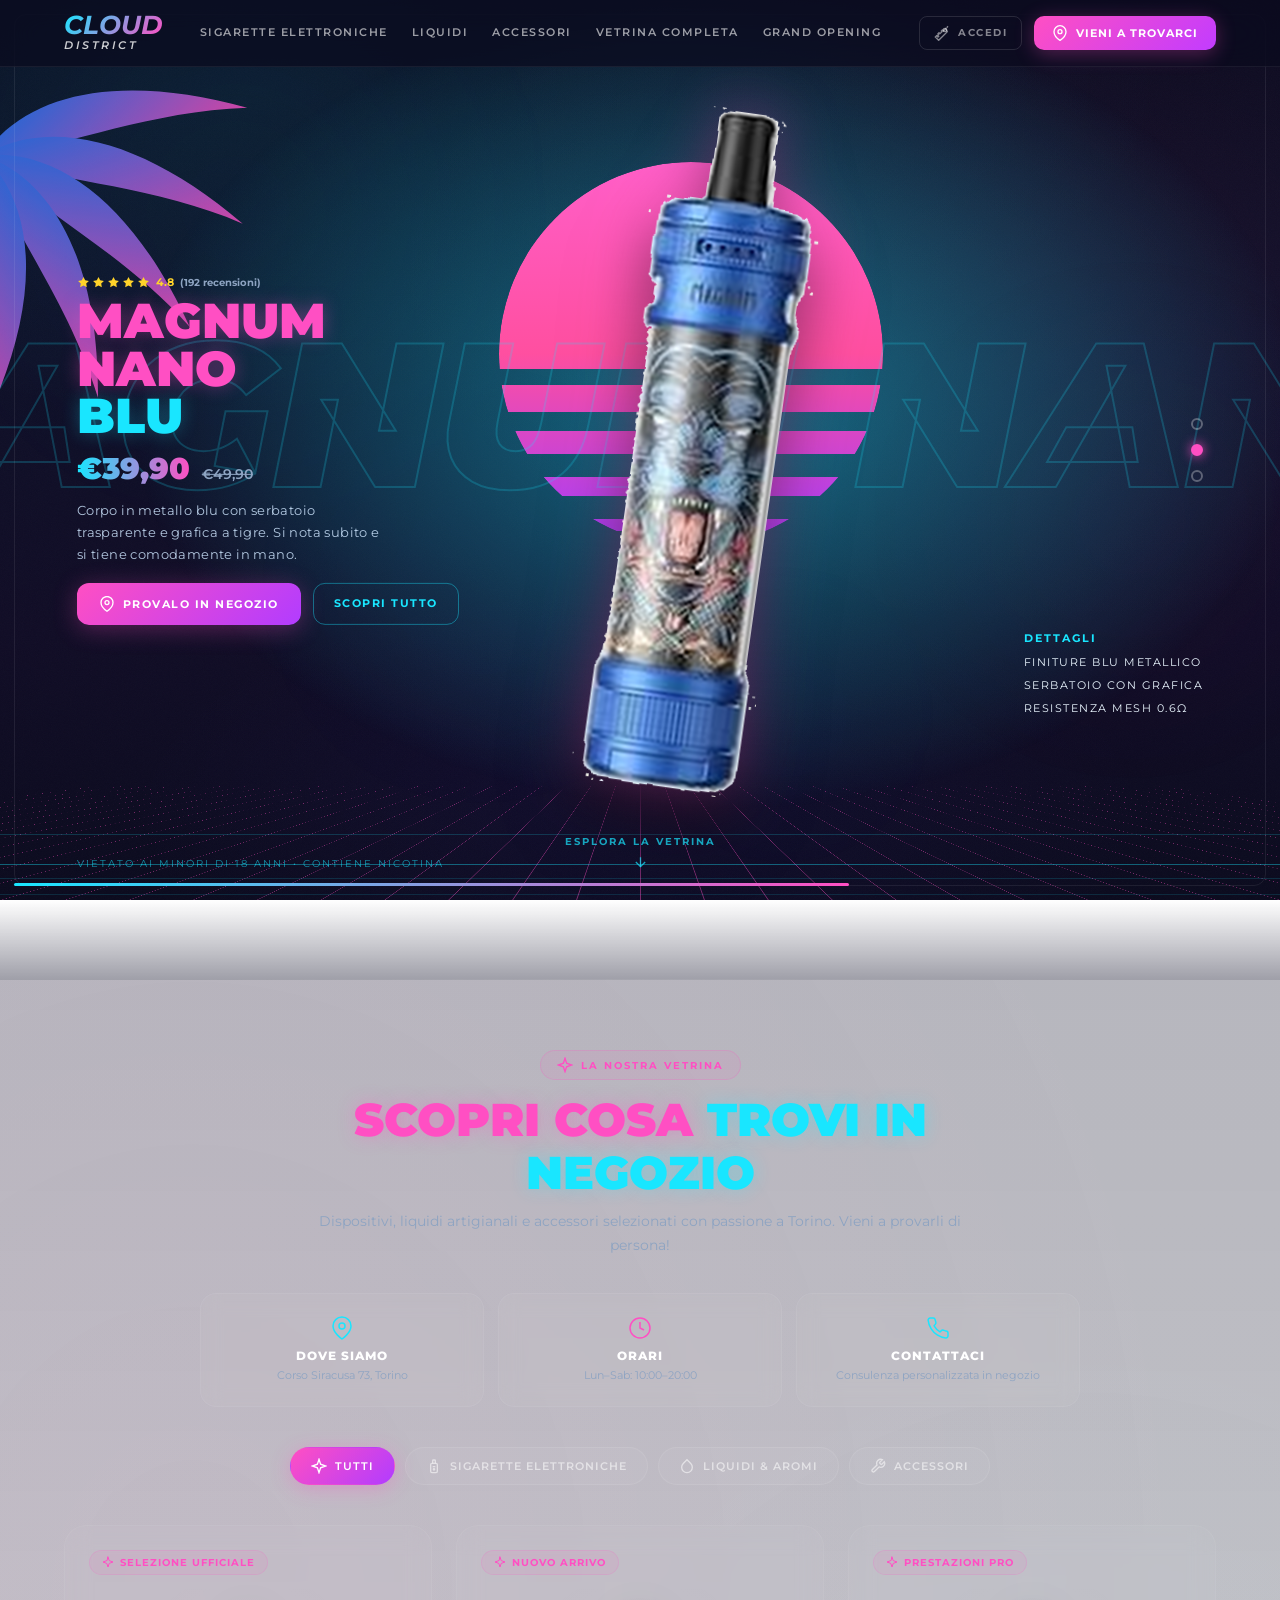
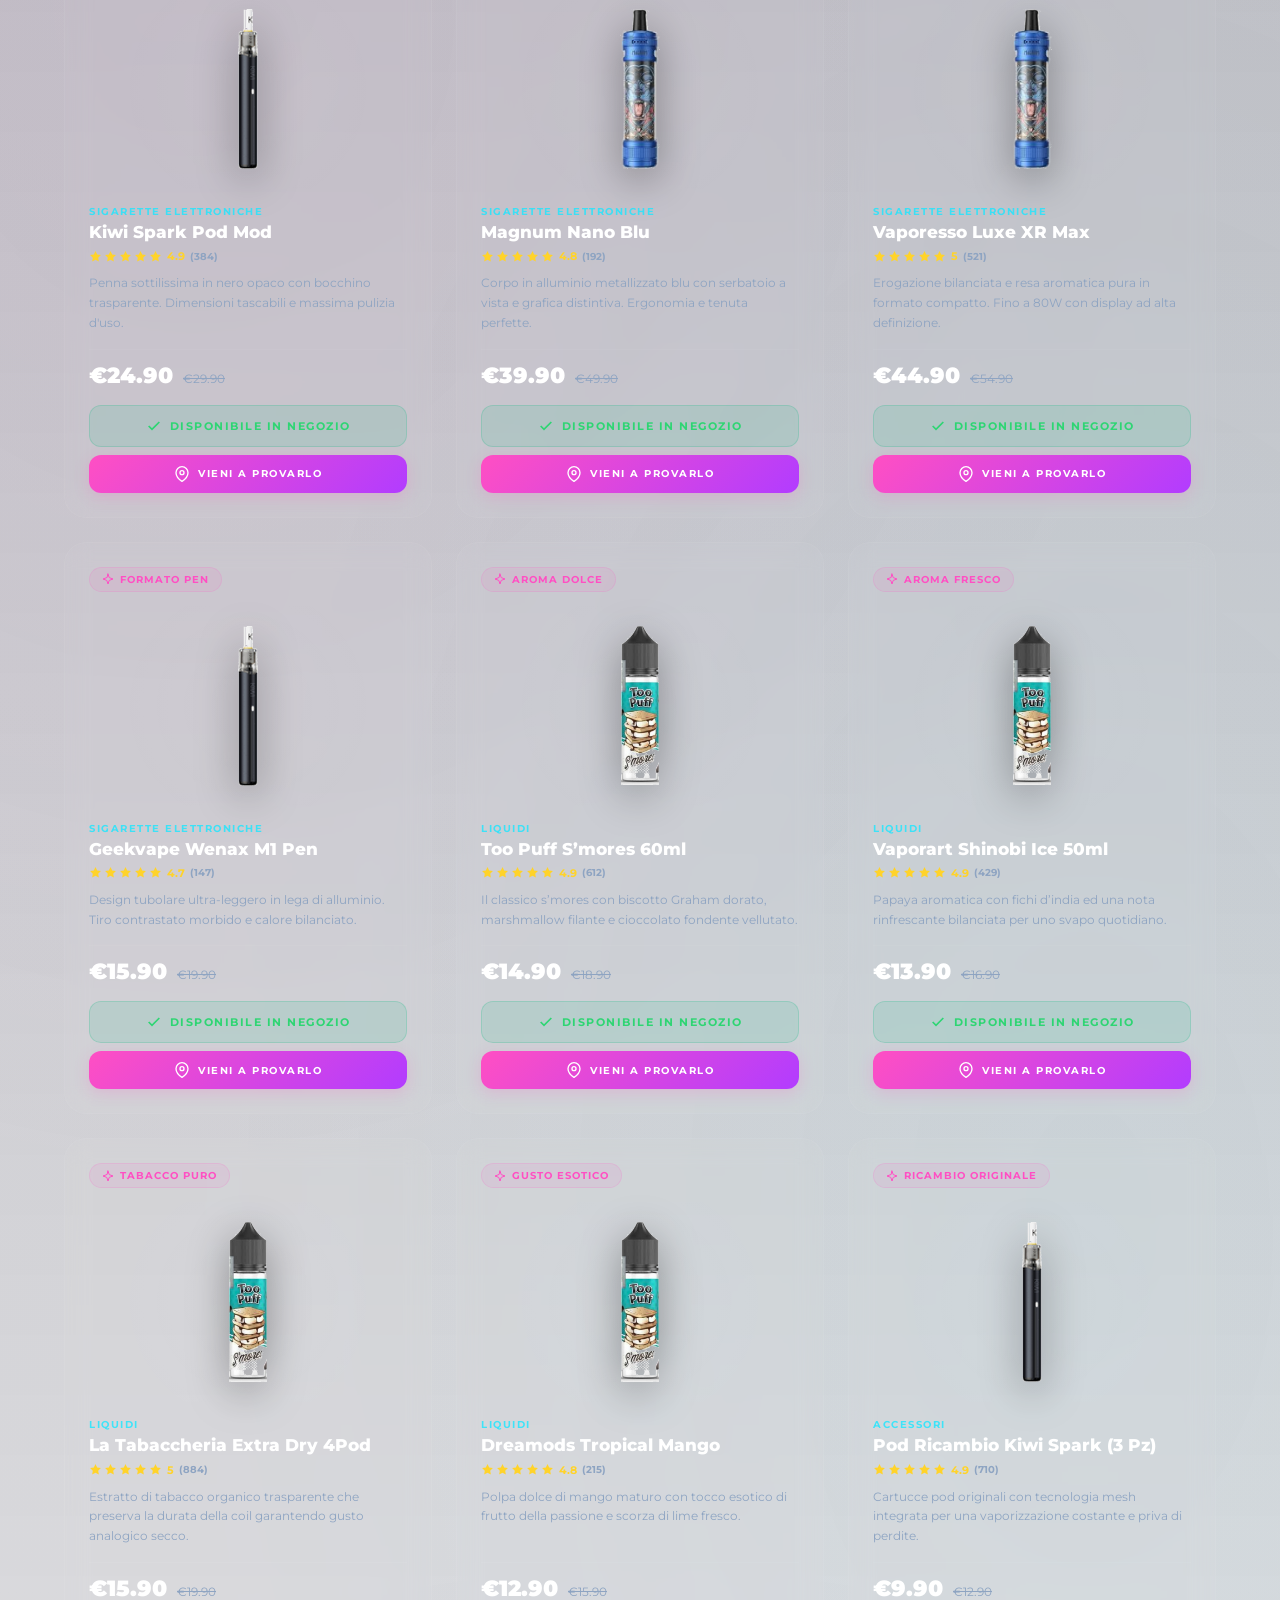
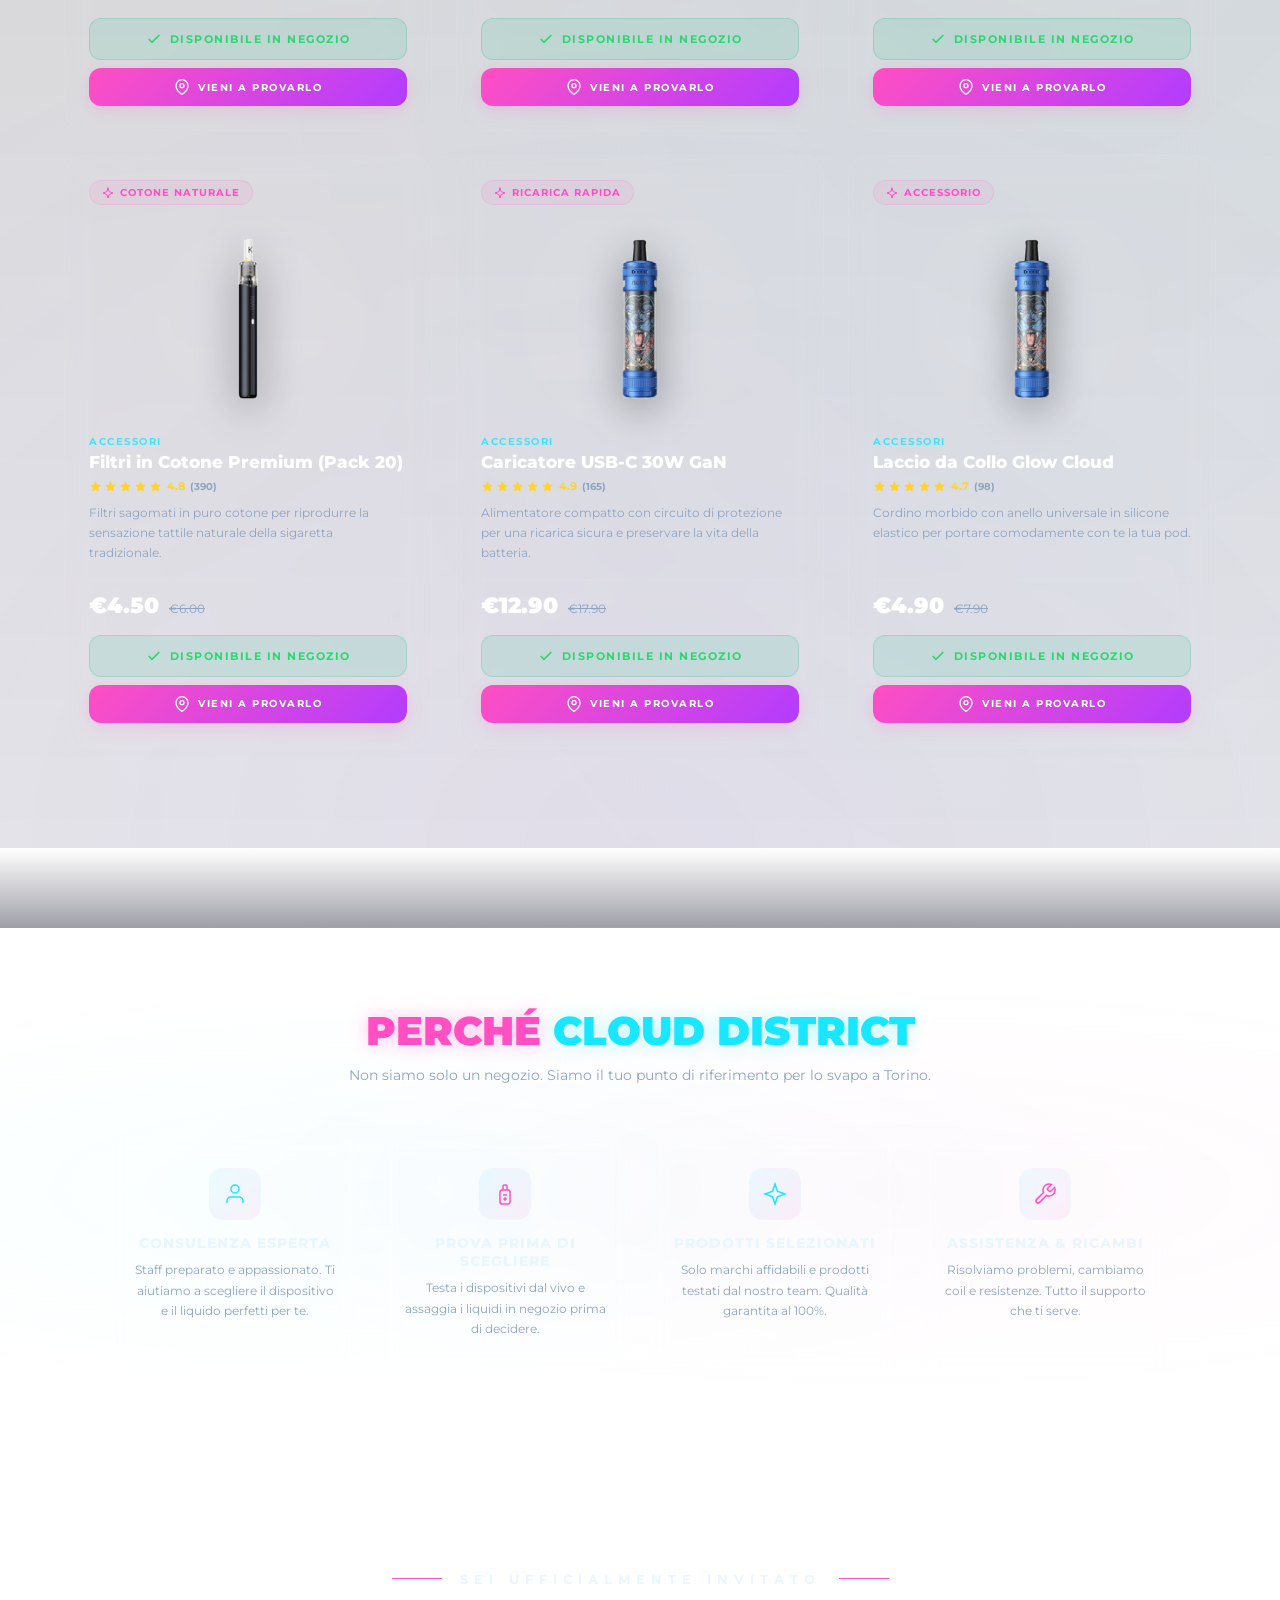
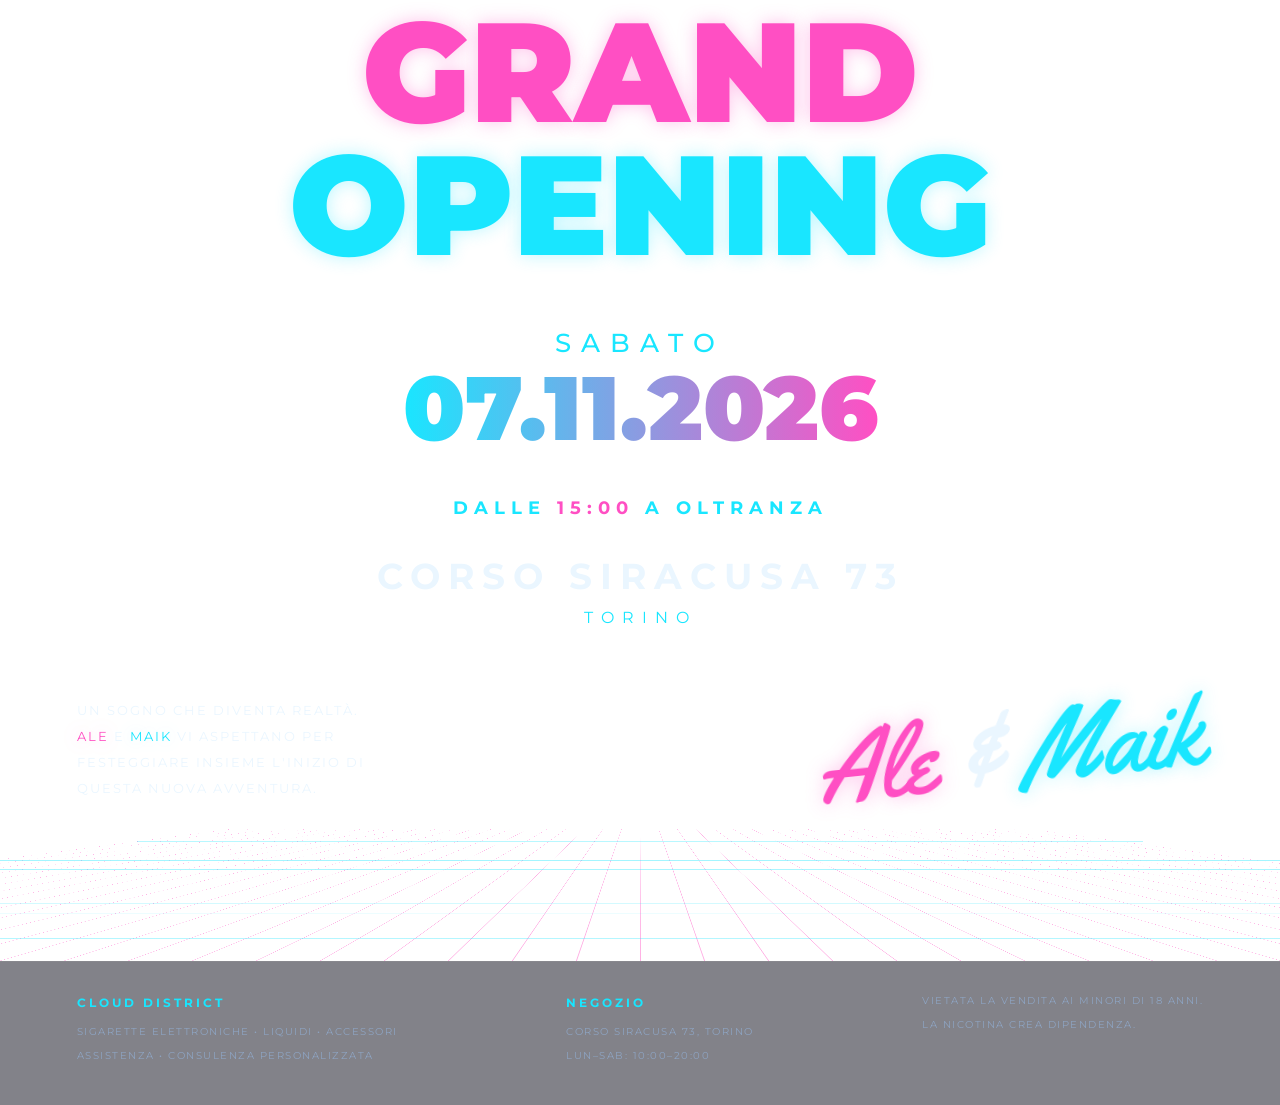
==== commit 89d44dd3: "Update index.html" ====
--- a/index.html
+++ b/index.html
@@ -10,1262 +10,591 @@
     :root {
       --pk: #ff4fc3;
       --cy: #19e6ff;
-      --bg: #070714;
-      --card-bg: rgba(14, 14, 36, 0.75);
-      --card-border: rgba(25, 230, 255, 0.22);
-      --card-hover: rgba(255, 79, 195, 0.45);
+      --bg: #0b0b1e;
+      --bg2: #0f0f2a;
+      --bg3: #141435;
+      --card-bg: rgba(18, 18, 48, 0.65);
+      --card-border: rgba(255, 255, 255, 0.07);
       --text: #eaf6ff;
-      --text-muted: #95a7c4;
+      --text-muted: #8ea4c2;
       --gold: #ffd32a;
       box-sizing: border-box;
-      padding-top: env(safe-area-inset-top, 0px);
-      padding-bottom: env(safe-area-inset-bottom, 0px);
     }
     * { margin: 0; padding: 0; box-sizing: inherit; }
-    html { scroll-behavior: smooth; background: var(--bg); }
-    body { font-family: 'Montserrat', sans-serif; background: var(--bg); color: var(--text); overflow-x: hidden; }
+    html { scroll-behavior: smooth; }
+    body {
+      font-family: 'Montserrat', sans-serif;
+      color: var(--text);
+      overflow-x: hidden;
+      /* Rich layered background — NOT flat black */
+      background:
+        radial-gradient(ellipse 120% 60% at 20% 10%, rgba(25, 230, 255, 0.07) 0%, transparent 60%),
+        radial-gradient(ellipse 100% 80% at 80% 30%, rgba(255, 79, 195, 0.05) 0%, transparent 50%),
+        radial-gradient(ellipse 80% 50% at 50% 90%, rgba(100, 60, 255, 0.06) 0%, transparent 50%),
+        linear-gradient(180deg, #0b0b1e 0%, #0f1028 40%, #110d26 70%, #0b0b1e 100%);
+      background-attachment: fixed;
+    }
     a { color: inherit; text-decoration: none; }
 
-    .svg-icon {
-      width: 16px;
-      height: 16px;
-      display: inline-block;
-      vertical-align: middle;
-      stroke-width: 2;
-    }
-    .svg-star {
-      width: 13px;
-      height: 13px;
-      color: var(--gold);
-      display: inline-block;
-      vertical-align: middle;
-    }
-    .star-rating-wrap {
-      display: inline-flex;
-      align-items: center;
-      gap: 2px;
-    }
-
-    .p { color: var(--pk); text-shadow: 0 0 24px rgba(255,79,195,.45); }
-    .c { color: var(--cy); text-shadow: 0 0 24px rgba(25,230,255,.4); }
-
-    /* Top Navigation Bar */
+    .svg-icon { width: 16px; height: 16px; display: inline-block; vertical-align: middle; }
+    .svg-star { width: 13px; height: 13px; color: var(--gold); display: inline-block; vertical-align: middle; }
+    .star-rating-wrap { display: inline-flex; align-items: center; gap: 2px; }
+    .p { color: var(--pk); text-shadow: 0 0 18px rgba(255,79,195,.35); }
+    .c { color: var(--cy); text-shadow: 0 0 18px rgba(25,230,255,.3); }
+
+    /* ========================================================
+       AMBIENT MESH BACKGROUND — Soft organic shapes everywhere
+       ======================================================== */
+    .ambient-mesh {
+      position: fixed;
+      inset: 0;
+      z-index: 0;
+      pointer-events: none;
+      overflow: hidden;
+    }
+    .ambient-mesh .orb {
+      position: absolute;
+      border-radius: 50%;
+      filter: blur(100px);
+      opacity: 0.4;
+      animation: orbFloat 30s ease-in-out infinite;
+    }
+    .ambient-mesh .orb:nth-child(1) {
+      width: 600px; height: 600px;
+      background: radial-gradient(circle, rgba(25, 230, 255, 0.12), transparent 70%);
+      top: -10%; left: -5%;
+      animation-duration: 35s;
+    }
+    .ambient-mesh .orb:nth-child(2) {
+      width: 500px; height: 500px;
+      background: radial-gradient(circle, rgba(255, 79, 195, 0.1), transparent 70%);
+      top: 30%; right: -8%;
+      animation-duration: 28s; animation-delay: -10s;
+    }
+    .ambient-mesh .orb:nth-child(3) {
+      width: 450px; height: 450px;
+      background: radial-gradient(circle, rgba(120, 60, 255, 0.08), transparent 70%);
+      bottom: 10%; left: 20%;
+      animation-duration: 32s; animation-delay: -5s;
+    }
+    .ambient-mesh .orb:nth-child(4) {
+      width: 350px; height: 350px;
+      background: radial-gradient(circle, rgba(25, 230, 255, 0.06), transparent 70%);
+      top: 60%; right: 25%;
+      animation-duration: 25s; animation-delay: -15s;
+    }
+    @keyframes orbFloat {
+      0%, 100% { transform: translate(0, 0) scale(1); }
+      25% { transform: translate(40px, -30px) scale(1.1); }
+      50% { transform: translate(-20px, 20px) scale(0.95); }
+      75% { transform: translate(30px, 40px) scale(1.05); }
+    }
+
+    /* Subtle noise texture overlay for depth */
+    body::after {
+      content: "";
+      position: fixed;
+      inset: 0;
+      z-index: 0;
+      pointer-events: none;
+      opacity: 0.025;
+      background-image: url("data:image/svg+xml,%3Csvg viewBox='0 0 256 256' xmlns='http://www.w3.org/2000/svg'%3E%3Cfilter id='n'%3E%3CfeTurbulence type='fractalNoise' baseFrequency='0.9' numOctaves='4' stitchTiles='stitch'/%3E%3C/filter%3E%3Crect width='100%25' height='100%25' filter='url(%23n)'/%3E%3C/svg%3E");
+      background-size: 200px;
+    }
+
+    /* All content above the ambient background */
+    .nav, .hero-container, .shop-section, .features-section, .section-flow,
+    .open, footer { position: relative; z-index: 1; }
+
+    /* ========================================================
+       NAVIGATION — Glassmorphism, warm & inviting
+       ======================================================== */
     .nav {
-      position: fixed;
-      top: 0;
-      left: 0;
-      right: 0;
-      z-index: 60;
-      display: flex;
-      justify-content: space-between;
-      align-items: center;
-      padding: 16px 5%;
-      background: rgba(7, 7, 20, 0.88);
-      backdrop-filter: blur(14px);
-      border-bottom: 1px solid rgba(25, 230, 255, 0.15);
-      transition: all 0.3s ease;
-    }
-    .logo {
-      font-style: italic;
-      font-weight: 900;
-      line-height: .9;
-      display: block;
-    }
+      position: fixed; top: 0; left: 0; right: 0; z-index: 60;
+      display: flex; justify-content: space-between; align-items: center;
+      padding: 14px 5%;
+      background: rgba(11, 11, 30, 0.7);
+      backdrop-filter: blur(20px); -webkit-backdrop-filter: blur(20px);
+      border-bottom: 1px solid rgba(255, 255, 255, 0.06);
+    }
+    .logo { font-style: italic; font-weight: 900; line-height: .9; }
     .logo b {
-      display: block;
-      font-size: 26px;
-      background: linear-gradient(180deg, var(--cy), var(--pk));
-      -webkit-background-clip: text;
-      background-clip: text;
-      color: transparent;
-    }
-    .logo i {
-      font-size: 11px;
-      font-weight: 600;
-      letter-spacing: 2.5px;
-      color: #fff;
-    }
-
-    /* Menu Categories */
+      display: block; font-size: 26px;
+      background: linear-gradient(135deg, var(--cy), var(--pk));
+      -webkit-background-clip: text; background-clip: text; color: transparent;
+    }
+    .logo i { font-size: 11px; font-weight: 600; letter-spacing: 2.5px; color: rgba(255,255,255,0.8); }
     .nav-links {
-      display: flex;
-      align-items: center;
-      gap: 22px;
-      font-size: 11px;
-      font-weight: 700;
-      letter-spacing: 2px;
-      text-transform: uppercase;
+      display: flex; align-items: center; gap: 24px;
+      font-size: 11px; font-weight: 600; letter-spacing: 1.5px; text-transform: uppercase;
     }
     .nav-links a {
-      color: var(--cy);
-      transition: color 0.2s, text-shadow 0.2s;
-      position: relative;
-    }
-    .nav-links a:hover {
-      color: #fff;
-      text-shadow: 0 0 10px var(--cy);
-    }
-    .nav-links a.active {
-      color: var(--pk);
-      text-shadow: 0 0 10px var(--pk);
-    }
-
-    /* Right Nav Actions */
-    .nav-actions {
-      display: flex;
-      align-items: center;
-      gap: 14px;
-    }
+      color: rgba(255,255,255,0.6); transition: all 0.25s; padding: 6px 0;
+      border-bottom: 2px solid transparent;
+    }
+    .nav-links a:hover { color: #fff; border-bottom-color: var(--cy); }
+    .nav-links a.active { color: var(--pk); border-bottom-color: var(--pk); }
+    .nav-actions { display: flex; align-items: center; gap: 12px; }
     .btn-admin-link {
-      font-size: 10px;
-      font-weight: 700;
-      letter-spacing: 1.5px;
-      text-transform: uppercase;
-      color: var(--text-muted);
-      border: 1px solid rgba(25, 230, 255, 0.3);
-      padding: 8px 14px;
-      border-radius: 6px;
-      display: flex;
-      align-items: center;
-      gap: 8px;
-      transition: all 0.2s;
-    }
-    .btn-admin-link:hover {
-      color: #fff;
-      border-color: var(--cy);
-      background: rgba(25, 230, 255, 0.15);
-      box-shadow: 0 0 15px rgba(25, 230, 255, 0.25);
-    }
-
-    .btn-cart-nav {
-      background: linear-gradient(135deg, var(--pk), #a23cff);
-      color: #fff;
-      border: none;
-      padding: 8px 16px;
-      border-radius: 6px;
-      font-family: inherit;
-      font-size: 11px;
-      font-weight: 800;
-      letter-spacing: 1.5px;
-      text-transform: uppercase;
-      cursor: pointer;
-      display: flex;
-      align-items: center;
-      gap: 8px;
-      box-shadow: 0 0 18px rgba(255, 79, 195, 0.4);
-      transition: all 0.2s;
-    }
-    .btn-cart-nav:hover {
-      transform: translateY(-1px);
-      box-shadow: 0 0 25px rgba(255, 79, 195, 0.65);
-    }
-    .cart-count-badge {
-      background: #fff;
-      color: var(--bg);
-      font-size: 10px;
-      font-weight: 900;
-      padding: 2px 7px;
-      border-radius: 12px;
-      min-width: 18px;
-      text-align: center;
-    }
+      font-size: 10px; font-weight: 700; letter-spacing: 1.5px; text-transform: uppercase;
+      color: rgba(255,255,255,0.5); border: 1px solid rgba(255,255,255,0.12);
+      padding: 8px 14px; border-radius: 8px; display: flex; align-items: center; gap: 8px;
+      transition: all 0.25s;
+    }
+    .btn-admin-link:hover { color: #fff; border-color: var(--cy); background: rgba(25,230,255,0.08); }
+    .btn-store-info {
+      background: linear-gradient(135deg, var(--pk), #c23cff);
+      color: #fff; border: none; padding: 9px 18px; border-radius: 10px;
+      font-family: inherit; font-size: 11px; font-weight: 700; letter-spacing: 1px; text-transform: uppercase;
+      display: flex; align-items: center; gap: 8px;
+      box-shadow: 0 4px 20px rgba(255, 79, 195, 0.3); transition: all 0.25s; text-decoration: none;
+    }
+    .btn-store-info:hover { transform: translateY(-2px); box-shadow: 0 6px 28px rgba(255, 79, 195, 0.5); }
 
     /* ========================================================
-       HERO SHOWROOM (SCROLL RAPIDO & AUTO-SCROLLING SLIDER)
-       Ora non è più una trappola da 350vh: puoi scrollare subito sotto!
+       HERO — Clean & cinematic
        ======================================================== */
     .hero-container {
-      position: relative;
-      height: 100vh;
-      min-height: 680px;
-      overflow: hidden;
-      background: var(--bg);
-    }
-    .stage {
-      position: absolute;
-      inset: 0;
-      overflow: hidden;
-    }
+      position: relative; height: 100vh; min-height: 680px; overflow: hidden;
+    }
+    .stage { position: absolute; inset: 0; overflow: hidden; }
     .frame {
-      position: absolute;
-      inset: 14px;
-      border: 2px solid;
-      border-image: linear-gradient(135deg, var(--cy), var(--pk)) 1;
-      pointer-events: none;
-      z-index: 8;
+      position: absolute; inset: 14px;
+      border: 1.5px solid rgba(255,255,255,0.08);
+      border-radius: 12px;
+      pointer-events: none; z-index: 8;
     }
     .glow {
-      position: absolute;
-      inset: 0;
-      opacity: 0;
-      transition: opacity .9s ease;
+      position: absolute; inset: 0; opacity: 0;
+      transition: opacity 1s ease;
       background: radial-gradient(ellipse at 56% 45%, var(--g), transparent 58%);
     }
-    .glow.on { opacity: .55; }
+    .glow.on { opacity: .45; }
     .sun {
-      position: absolute;
-      left: 54%;
-      top: 18%;
-      width: min(30vw, 440px);
-      aspect-ratio: 1;
-      transform: translateX(-50%);
-      border-radius: 50%;
+      position: absolute; left: 54%; top: 18%; width: min(30vw, 440px); aspect-ratio: 1;
+      transform: translateX(-50%); border-radius: 50%;
       background: linear-gradient(180deg, #ff5fc8, #ff4fa0 50%, #a23cff);
       -webkit-mask: linear-gradient(#000 0 54%, transparent 54% 58%, #000 58% 65%, transparent 65% 70%, #000 70% 76%, transparent 76% 82%, #000 82% 87%, transparent 87% 93%, #000 93% 96%, transparent 96%);
       mask: linear-gradient(#000 0 54%, transparent 54% 58%, #000 58% 65%, transparent 65% 70%, #000 70% 76%, transparent 76% 82%, #000 82% 87%, transparent 87% 93%, #000 93% 96%, transparent 96%);
     }
     .palm {
-      position: absolute;
-      left: -30px;
-      top: 60px;
-      width: min(24vw, 300px);
-      z-index: 1;
+      position: absolute; left: -30px; top: 60px; width: min(24vw, 300px); z-index: 1;
     }
     .floor {
-      position: absolute;
-      left: 0;
-      right: 0;
-      bottom: 0;
-      height: 34%;
-      overflow: hidden;
+      position: absolute; left: 0; right: 0; bottom: 0; height: 34%; overflow: hidden;
       -webkit-mask-image: linear-gradient(transparent, #000 70%);
       mask-image: linear-gradient(transparent, #000 70%);
     }
     .floor::before {
-      content: "";
-      position: absolute;
-      inset: -120% -60% 0;
-      background: linear-gradient(rgba(25,230,255,.65) 1.5px, transparent 1.5px) 0 var(--gy, 0)/100% 44px,
-                  linear-gradient(90deg, rgba(255,79,195,.65) 1.5px, transparent 1.5px) 0 0/64px 100%;
-      transform: perspective(380px) rotateX(64deg);
-      transform-origin: 50% 100%;
+      content: ""; position: absolute; inset: -120% -60% 0;
+      background:
+        linear-gradient(rgba(25,230,255,.45) 1px, transparent 1px) 0 0/100% 44px,
+        linear-gradient(90deg, rgba(255,79,195,.45) 1px, transparent 1px) 0 0/64px 100%;
+      transform: perspective(380px) rotateX(64deg); transform-origin: 50% 100%;
       animation: gridMove 20s linear infinite;
     }
     @keyframes gridMove {
       0% { background-position: 0 0, 0 0; }
       100% { background-position: 0 440px, 0 0; }
     }
-
     .word {
-      position: absolute;
-      left: 50%;
-      top: 46%;
+      position: absolute; left: 50%; top: 46%;
       transform: translate(-50%,-50%) scale(.94);
       font: italic 900 clamp(80px, 16vw, 260px)/.8 'Montserrat';
-      color: transparent;
-      -webkit-text-stroke: 2px rgba(25,230,255,.3);
-      white-space: nowrap;
-      pointer-events: none;
-      opacity: 0;
-      transition: opacity .6s, transform .9s cubic-bezier(.7,0,.2,1);
-      z-index: 2;
+      color: transparent; -webkit-text-stroke: 2px rgba(25,230,255,.2);
+      white-space: nowrap; pointer-events: none; opacity: 0;
+      transition: opacity .6s, transform .9s cubic-bezier(.7,0,.2,1); z-index: 2;
     }
     .word.on { opacity: 1; transform: translate(-50%,-50%); }
-
-    /* Hero Panel */
     .panel {
-      position: absolute;
-      left: 6%;
-      top: 50%;
-      width: min(400px, 38vw);
-      transform: translateY(-46%);
-      opacity: 0;
-      pointer-events: none;
-      transition: opacity .4s, transform .7s cubic-bezier(.7,0,.2,1);
-      z-index: 6;
-    }
-    .panel.on {
-      opacity: 1;
-      pointer-events: auto;
-      transform: translateY(-50%);
-      transition-delay: .2s;
-    }
-    .panel h1 {
-      font: 900 clamp(30px, 3.8vw, 56px)/.98 'Montserrat';
-      text-transform: uppercase;
-      margin-bottom: 12px;
-    }
+      position: absolute; left: 6%; top: 50%; width: min(400px, 38vw);
+      transform: translateY(-46%); opacity: 0; pointer-events: none;
+      transition: opacity .5s, transform .7s cubic-bezier(.7,0,.2,1); z-index: 6;
+    }
+    .panel.on { opacity: 1; pointer-events: auto; transform: translateY(-50%); transition-delay: .15s; }
+    .panel h1 { font: 900 clamp(30px, 3.8vw, 56px)/.98 'Montserrat'; text-transform: uppercase; margin-bottom: 10px; }
     .panel h1 span { display: block; }
-    
     .hero-rating {
-      display: flex;
-      align-items: center;
-      gap: 6px;
-      font-size: 11px;
-      font-weight: 700;
-      letter-spacing: 1px;
-      color: var(--gold);
-      margin-bottom: 8px;
+      display: flex; align-items: center; gap: 6px;
+      font-size: 11px; font-weight: 700; color: var(--gold); margin-bottom: 8px;
     }
     .hero-rating span { color: var(--text-muted); font-size: 10px; }
-    .price-row {
-      display: flex;
-      align-items: baseline;
-      gap: 12px;
-      margin-bottom: 14px;
-    }
+    .price-row { display: flex; align-items: baseline; gap: 12px; margin-bottom: 12px; }
     .price {
-      font: 900 32px 'Montserrat';
+      font: 900 30px 'Montserrat';
       background: linear-gradient(90deg, var(--cy), var(--pk));
-      -webkit-background-clip: text;
-      background-clip: text;
-      color: transparent;
-    }
-    .price-strike {
-      font-size: 15px;
-      font-weight: 600;
-      color: var(--text-muted);
-      text-decoration: line-through;
-    }
-    .panel p {
-      font-size: 13px;
-      line-height: 1.7;
-      letter-spacing: .6px;
-      max-width: 34ch;
-      margin-bottom: 20px;
-      color: #cfe6ff;
-    }
-
-    .hero-actions {
-      display: flex;
-      gap: 12px;
-      flex-wrap: wrap;
-    }
-    .btn-hero-cart {
-      background: linear-gradient(135deg, var(--pk), #a23cff);
-      color: #fff;
-      border: none;
-      font-weight: 800;
-      font-size: 11px;
-      letter-spacing: 2px;
-      text-transform: uppercase;
-      padding: 14px 22px;
-      border-radius: 8px;
-      cursor: pointer;
-      box-shadow: 0 0 20px rgba(255, 79, 195, 0.35);
-      transition: all 0.2s;
-      display: inline-flex;
-      align-items: center;
-      gap: 8px;
-    }
-    .btn-hero-cart:hover {
-      box-shadow: 0 0 30px rgba(255, 79, 195, 0.65);
-      transform: translateY(-2px);
-    }
+      -webkit-background-clip: text; background-clip: text; color: transparent;
+    }
+    .price-strike { font-size: 14px; font-weight: 600; color: var(--text-muted); text-decoration: line-through; }
+    .panel p { font-size: 13px; line-height: 1.7; letter-spacing: .4px; max-width: 34ch; margin-bottom: 18px; color: rgba(207,230,255,0.85); }
+    .hero-actions { display: flex; gap: 12px; flex-wrap: wrap; }
+    .btn-hero-visit {
+      background: linear-gradient(135deg, var(--pk), #b23cff);
+      color: #fff; border: none; font-weight: 700; font-size: 11px; letter-spacing: 1.5px;
+      text-transform: uppercase; padding: 13px 22px; border-radius: 12px;
+      box-shadow: 0 4px 24px rgba(255,79,195,0.3); transition: all 0.25s;
+      display: inline-flex; align-items: center; gap: 8px; text-decoration: none;
+    }
+    .btn-hero-visit:hover { box-shadow: 0 6px 32px rgba(255,79,195,0.55); transform: translateY(-2px); }
     .cta {
-      display: inline-block;
-      text-decoration: none;
-      font-weight: 700;
-      font-size: 11px;
-      letter-spacing: 2px;
-      text-transform: uppercase;
-      padding: 13px 20px;
-      border: 1px solid var(--cy);
-      color: var(--cy);
-      transition: all .2s;
-      border-radius: 8px;
-    }
-    .cta:hover {
-      background: rgba(25, 230, 255, 0.15);
-      color: #fff;
-    }
-
-    /* 3D Product Presentation */
+      display: inline-block; font-weight: 700; font-size: 11px; letter-spacing: 1.5px;
+      text-transform: uppercase; padding: 12px 20px;
+      border: 1.5px solid rgba(25,230,255,0.4); color: var(--cy);
+      transition: all .25s; border-radius: 12px; text-decoration: none;
+    }
+    .cta:hover { background: rgba(25,230,255,0.1); color: #fff; border-color: var(--cy); }
     .prods {
-      position: absolute;
-      left: 38%;
-      top: 12%;
-      width: min(34vw, 500px);
-      height: 76%;
-      z-index: 4;
+      position: absolute; left: 38%; top: 12%; width: min(34vw, 500px); height: 76%; z-index: 4;
     }
     .prod {
-      position: absolute;
-      inset: 0;
-      --r: -12deg;
-      transform: translate(60%, -75%) rotate(35deg);
-      opacity: 0;
-      filter: drop-shadow(0 0 34px rgba(255,79,195,.45)) drop-shadow(0 40px 30px rgba(0,0,0,.6));
+      position: absolute; inset: 0; --r: -12deg;
+      transform: translate(60%, -75%) rotate(35deg); opacity: 0;
+      filter: drop-shadow(0 0 30px rgba(255,79,195,.35)) drop-shadow(0 35px 25px rgba(0,0,0,.5));
       transition: transform 1s cubic-bezier(.7,0,.2,1), opacity .6s;
     }
     .prod.on { transform: translate(0,0) rotate(var(--r)); opacity: 1; }
     .prod.past { transform: translate(-60%, 75%) rotate(-35deg); opacity: 0; }
     .prod img { position: absolute; inset: 0; width: 100%; height: 100%; object-fit: contain; }
-
     .opts {
-      position: absolute;
-      right: 6%;
-      bottom: 20%;
-      z-index: 6;
-      opacity: 0;
-      pointer-events: none;
-      transition: opacity .4s;
-      font-size: 11px;
-      letter-spacing: 2px;
-      text-transform: uppercase;
+      position: absolute; right: 6%; bottom: 20%; z-index: 6; opacity: 0;
+      pointer-events: none; transition: opacity .4s;
+      font-size: 11px; letter-spacing: 2px; text-transform: uppercase;
     }
     .opts.on { opacity: 1; }
     .opts b { color: var(--cy); }
     .opts ul { list-style: none; line-height: 2.1; margin-top: 6px; letter-spacing: 1.5px; }
-
-    /* Hero Navigation Dots */
     .dots {
-      position: absolute;
-      right: 6%;
-      top: 50%;
-      transform: translateY(-50%);
-      display: flex;
-      flex-direction: column;
-      gap: 14px;
-      z-index: 7;
+      position: absolute; right: 6%; top: 50%; transform: translateY(-50%);
+      display: flex; flex-direction: column; gap: 14px; z-index: 7;
     }
     .dot {
-      width: 12px;
-      height: 12px;
-      border: 2px solid var(--cy);
-      background: transparent;
-      cursor: pointer;
-      transform: rotate(45deg);
-      transition: .3s;
-    }
-    .dot.on {
-      background: var(--pk);
-      border-color: var(--pk);
-      box-shadow: 0 0 12px var(--pk);
-    }
+      width: 12px; height: 12px; border: 2px solid rgba(255,255,255,0.3);
+      background: transparent; cursor: pointer; border-radius: 50%; transition: .3s;
+    }
+    .dot.on { background: var(--pk); border-color: var(--pk); box-shadow: 0 0 12px var(--pk); }
     .age {
-      position: absolute;
-      left: 6%;
-      bottom: 30px;
-      font-size: 10px;
-      letter-spacing: 2px;
-      color: var(--cy);
-      z-index: 7;
-      text-transform: uppercase;
+      position: absolute; left: 6%; bottom: 30px; font-size: 10px;
+      letter-spacing: 2px; color: rgba(25,230,255,0.6); z-index: 7; text-transform: uppercase;
     }
     .bar {
-      position: absolute;
-      left: 14px;
-      bottom: 14px;
-      height: 3px;
+      position: absolute; left: 14px; bottom: 14px; height: 3px;
       background: linear-gradient(90deg, var(--cy), var(--pk));
-      width: 0;
-      z-index: 9;
-      transition: width 0.4s ease;
-    }
-
-    /* Scroll Down Invitation Button */
+      width: 0; z-index: 9; transition: width 0.4s ease; border-radius: 2px;
+    }
     .scroll-down-hint {
-      position: absolute;
-      left: 50%;
-      bottom: 30px;
-      transform: translateX(-50%);
-      z-index: 10;
-      display: flex;
-      flex-direction: column;
-      align-items: center;
-      gap: 6px;
-      color: var(--cy);
-      font-size: 10px;
-      font-weight: 700;
-      letter-spacing: 2px;
-      text-transform: uppercase;
-      opacity: 0.85;
-      transition: all 0.25s;
-    }
-    .scroll-down-hint:hover {
-      opacity: 1;
-      color: #fff;
-      transform: translateX(-50%) translateY(4px);
-    }
-    .scroll-down-hint .svg-icon {
-      animation: floatDown 1.8s infinite;
-    }
+      position: absolute; left: 50%; bottom: 30px; transform: translateX(-50%); z-index: 10;
+      display: flex; flex-direction: column; align-items: center; gap: 6px;
+      color: rgba(25,230,255,0.7); font-size: 10px; font-weight: 700;
+      letter-spacing: 2px; text-transform: uppercase; transition: all 0.25s;
+    }
+    .scroll-down-hint:hover { color: #fff; transform: translateX(-50%) translateY(4px); }
+    .scroll-down-hint .svg-icon { animation: floatDown 1.8s infinite; }
     @keyframes floatDown {
       0%, 100% { transform: translateY(0); }
       50% { transform: translateY(5px); }
     }
 
     /* ========================================================
-       DINAMIC CARDS CON ELEMENTI PERIMETRALI AL PASSAGGIO
-       (Manghi, Bacche, Cristalli, Vapore, ecc.)
+       SOFT SECTION FLOW — Organic transitions between sections
+       ======================================================== */
+    .section-flow {
+      height: 80px;
+      background: linear-gradient(180deg, transparent, rgba(14, 14, 38, 0.4));
+      position: relative;
+    }
+    .section-flow::after {
+      content: "";
+      position: absolute; bottom: 0; left: 15%; right: 15%; height: 1px;
+      background: linear-gradient(90deg, transparent, rgba(255,255,255,0.06), transparent);
+    }
+
+    /* ========================================================
+       SHOP SECTION — Warm, full & organic
        ======================================================== */
     .shop-section {
-      position: relative;
-      padding: 80px 5% 120px;
-      background: radial-gradient(circle at 50% 0%, rgba(25, 230, 255, 0.06), transparent 60%), var(--bg);
-      border-top: 2px solid;
-      border-image: linear-gradient(90deg, var(--cy), var(--pk)) 1;
-      z-index: 10;
-    }
-    .shop-header {
-      text-align: center;
-      max-width: 750px;
-      margin: 0 auto 40px;
-    }
+      position: relative; padding: 70px 5% 100px;
+      /* Layered warm gradient background */
+      background:
+        radial-gradient(ellipse 80% 40% at 15% 20%, rgba(255, 79, 195, 0.04), transparent),
+        radial-gradient(ellipse 70% 50% at 85% 60%, rgba(25, 230, 255, 0.04), transparent),
+        radial-gradient(ellipse 90% 30% at 50% 100%, rgba(120, 60, 255, 0.05), transparent),
+        linear-gradient(180deg, rgba(14,14,38,0.3) 0%, rgba(11,11,30,0.1) 100%);
+    }
+    .shop-header { text-align: center; max-width: 680px; margin: 0 auto 36px; }
     .shop-pill {
-      display: inline-flex;
-      align-items: center;
-      gap: 8px;
-      padding: 6px 16px;
-      border-radius: 30px;
-      font-size: 11px;
-      font-weight: 700;
-      letter-spacing: 2px;
-      text-transform: uppercase;
-      background: rgba(25, 230, 255, 0.1);
-      border: 1px solid var(--cy);
-      color: var(--cy);
-      margin-bottom: 14px;
+      display: inline-flex; align-items: center; gap: 8px;
+      padding: 6px 16px; border-radius: 30px;
+      font-size: 10px; font-weight: 700; letter-spacing: 2px; text-transform: uppercase;
+      background: rgba(255, 79, 195, 0.08); border: 1px solid rgba(255, 79, 195, 0.2);
+      color: var(--pk); margin-bottom: 14px;
     }
     .shop-title {
-      font-size: clamp(32px, 4.5vw, 50px);
-      font-weight: 900;
-      letter-spacing: 1px;
-      text-transform: uppercase;
-      line-height: 1.15;
-      margin-bottom: 12px;
-    }
-    .shop-desc {
-      font-size: 14px;
-      color: var(--text-muted);
-      line-height: 1.7;
-    }
-
-    /* Filter Menu Tabs */
+      font-size: clamp(28px, 4vw, 46px); font-weight: 900;
+      text-transform: uppercase; line-height: 1.15; margin-bottom: 10px;
+    }
+    .shop-desc { font-size: 14px; color: var(--text-muted); line-height: 1.7; }
+
+    /* Store Info Cards — Glassmorphism, organic feel */
+    .store-info-banner {
+      max-width: 880px; margin: 0 auto 40px;
+      display: grid; grid-template-columns: repeat(auto-fit, minmax(200px, 1fr)); gap: 14px;
+    }
+    .store-info-card {
+      background: rgba(255, 255, 255, 0.03);
+      border: 1px solid rgba(255, 255, 255, 0.06);
+      border-radius: 16px; padding: 22px 18px; text-align: center;
+      backdrop-filter: blur(10px); -webkit-backdrop-filter: blur(10px);
+      transition: all 0.3s;
+    }
+    .store-info-card:hover { border-color: rgba(255,79,195,0.2); transform: translateY(-2px); }
+    .store-info-card .svg-icon { width: 24px; height: 24px; margin-bottom: 8px; }
+    .store-info-card h4 {
+      font-size: 12px; font-weight: 800; letter-spacing: 1px; text-transform: uppercase;
+      margin-bottom: 4px; color: #fff;
+    }
+    .store-info-card p { font-size: 11px; color: var(--text-muted); line-height: 1.5; }
+
+    /* Filter Buttons — Softer, pill-style */
     .category-filter-bar {
-      display: flex;
-      justify-content: center;
-      flex-wrap: wrap;
-      gap: 12px;
-      margin-bottom: 45px;
+      display: flex; justify-content: center; flex-wrap: wrap; gap: 10px; margin-bottom: 40px;
     }
     .cat-btn {
-      background: rgba(14, 14, 36, 0.7);
-      border: 1px solid var(--card-border);
-      color: var(--text-muted);
-      padding: 10px 22px;
-      border-radius: 30px;
-      font-family: inherit;
-      font-size: 11px;
-      font-weight: 700;
-      letter-spacing: 1.5px;
-      text-transform: uppercase;
-      cursor: pointer;
-      transition: all 0.25s ease;
-      display: flex;
-      align-items: center;
-      gap: 8px;
-    }
-    .cat-btn:hover {
-      border-color: var(--cy);
-      color: #fff;
-    }
+      background: rgba(255, 255, 255, 0.04);
+      border: 1px solid rgba(255, 255, 255, 0.08);
+      color: rgba(255,255,255,0.55);
+      padding: 10px 20px; border-radius: 30px;
+      font-family: inherit; font-size: 11px; font-weight: 600;
+      letter-spacing: 1px; text-transform: uppercase; cursor: pointer;
+      transition: all 0.3s; display: flex; align-items: center; gap: 8px;
+    }
+    .cat-btn:hover { border-color: rgba(255,255,255,0.15); color: #fff; background: rgba(255,255,255,0.06); }
     .cat-btn.active {
-      background: linear-gradient(135deg, var(--pk), #a23cff);
-      border-color: var(--pk);
-      color: #fff;
-      box-shadow: 0 0 20px rgba(255, 79, 195, 0.35);
-    }
-
-    /* Dynamic Products Grid (Fluid & Organic) */
+      background: linear-gradient(135deg, var(--pk), #b23cff);
+      border-color: transparent; color: #fff;
+      box-shadow: 0 4px 20px rgba(255, 79, 195, 0.3);
+    }
+
+    /* ========================================================
+       PRODUCT CARDS — Natural, editorial, magazine feel
+       No hard borders, soft glass effect, breathable layout
+       ======================================================== */
     .products-grid {
-      display: grid;
-      gap: 30px;
-      max-width: 1350px;
-      margin: 0 auto;
+      display: grid; gap: 24px; max-width: 1300px; margin: 0 auto;
     }
     .products-grid.cols-2 { grid-template-columns: repeat(auto-fill, minmax(420px, 1fr)); }
-    .products-grid.cols-3 { grid-template-columns: repeat(auto-fill, minmax(330px, 1fr)); }
+    .products-grid.cols-3 { grid-template-columns: repeat(auto-fill, minmax(320px, 1fr)); }
     .products-grid.cols-4 { grid-template-columns: repeat(auto-fill, minmax(260px, 1fr)); }
 
-    /* Single Dynamic Product Card */
     .product-card {
-      background: var(--card-bg);
-      border: 1px solid var(--card-border);
-      border-radius: 20px;
-      padding: 22px;
-      display: flex;
-      flex-direction: column;
-      position: relative;
-      overflow: visible;
-      transition: all 0.35s cubic-bezier(0.165, 0.84, 0.44, 1);
-      backdrop-filter: blur(14px);
-      -webkit-backdrop-filter: blur(14px);
+      background: rgba(255, 255, 255, 0.025);
+      border: 1px solid rgba(255, 255, 255, 0.05);
+      border-radius: 22px;
+      padding: 24px;
+      display: flex; flex-direction: column;
+      position: relative; overflow: visible;
+      backdrop-filter: blur(12px); -webkit-backdrop-filter: blur(12px);
+      transition: all 0.4s cubic-bezier(0.165, 0.84, 0.44, 1);
     }
     .product-card:hover {
-      border-color: rgba(255, 79, 195, 0.5);
-      transform: translateY(-5px);
-      box-shadow: 0 20px 45px rgba(0, 0, 0, 0.65), 0 0 25px rgba(255, 79, 195, 0.2);
-    }
-
-    /* Content container (remains clean and never obstructed) */
+      background: rgba(255, 255, 255, 0.04);
+      border-color: rgba(255, 79, 195, 0.15);
+      transform: translateY(-6px);
+      box-shadow:
+        0 20px 50px rgba(0, 0, 0, 0.4),
+        0 0 40px rgba(255, 79, 195, 0.06),
+        inset 0 1px 0 rgba(255,255,255,0.05);
+    }
+
     .card-content-inner {
-      position: relative;
-      z-index: 3;
-      display: flex;
-      flex-direction: column;
-      height: 100%;
-    }
-
-    /* Perimeter Decor Container (Emerges along borders without invading text/img) */
+      position: relative; z-index: 3;
+      display: flex; flex-direction: column; height: 100%;
+    }
+
+    /* Perimeter Decor */
     .perimeter-decor {
-      position: absolute;
-      inset: -10px;
-      pointer-events: none;
-      z-index: 1;
-      overflow: hidden;
-      border-radius: 28px;
+      position: absolute; inset: -10px;
+      pointer-events: none; z-index: 1; overflow: hidden; border-radius: 30px;
     }
     .decor-item {
-      position: absolute;
-      width: 90px;
-      height: 90px;
-      opacity: 0;
-      transition: all 0.45s cubic-bezier(0.175, 0.885, 0.32, 1.275);
-    }
-    .decor-tr {
-      top: -12px;
-      right: -12px;
-      transform: translate(25px, -25px) scale(0.6) rotate(15deg);
-    }
-    .decor-bl {
-      bottom: -12px;
-      left: -12px;
-      transform: translate(-25px, 25px) scale(0.6) rotate(-15deg);
-    }
-    .decor-br {
-      bottom: -12px;
-      right: -12px;
-      transform: translate(25px, 25px) scale(0.6) rotate(10deg);
-    }
-
-    /* On hover, decor smoothly peeks from the borders */
-    .product-card:hover .decor-tr {
-      opacity: 0.95;
-      transform: translate(0, 0) scale(1) rotate(0deg);
-    }
-    .product-card:hover .decor-bl {
-      opacity: 0.95;
-      transform: translate(0, 0) scale(1) rotate(0deg);
-    }
-    .product-card:hover .decor-br {
-      opacity: 0.95;
-      transform: translate(0, 0) scale(1) rotate(0deg);
-    }
+      position: absolute; width: 90px; height: 90px;
+      opacity: 0; transition: all 0.5s cubic-bezier(0.175, 0.885, 0.32, 1.275);
+    }
+    .decor-tr { top: -12px; right: -12px; transform: translate(25px, -25px) scale(0.6) rotate(15deg); }
+    .decor-bl { bottom: -12px; left: -12px; transform: translate(-25px, 25px) scale(0.6) rotate(-15deg); }
+    .decor-br { bottom: -12px; right: -12px; transform: translate(25px, 25px) scale(0.6) rotate(10deg); }
+    .product-card:hover .decor-tr { opacity: 0.85; transform: translate(0, 0) scale(1) rotate(0deg); }
+    .product-card:hover .decor-bl { opacity: 0.85; transform: translate(0, 0) scale(1) rotate(0deg); }
+    .product-card:hover .decor-br { opacity: 0.85; transform: translate(0, 0) scale(1) rotate(0deg); }
 
     .card-badge {
-      align-self: flex-start;
-      font-size: 10px;
-      font-weight: 700;
-      letter-spacing: 1px;
-      text-transform: uppercase;
-      padding: 4px 10px;
-      border-radius: 20px;
-      display: inline-flex;
-      align-items: center;
-      gap: 6px;
-      margin-bottom: 12px;
-      background: rgba(25, 230, 255, 0.12);
-      border: 1px solid rgba(25, 230, 255, 0.3);
-      color: var(--cy);
-    }
-    .card-badge .svg-icon {
-      width: 12px;
-      height: 12px;
-    }
+      align-self: flex-start; font-size: 10px; font-weight: 700;
+      letter-spacing: 1px; text-transform: uppercase;
+      padding: 5px 12px; border-radius: 20px;
+      display: inline-flex; align-items: center; gap: 6px; margin-bottom: 14px;
+      background: rgba(255, 79, 195, 0.08); border: 1px solid rgba(255, 79, 195, 0.15);
+      color: var(--pk);
+    }
+    .card-badge .svg-icon { width: 12px; height: 12px; }
 
     .card-image-wrap {
-      width: 100%;
-      height: 200px;
-      background: radial-gradient(circle, rgba(25, 230, 255, 0.06) 0%, transparent 70%);
-      display: flex;
-      align-items: center;
-      justify-content: center;
-      margin-bottom: 16px;
-      position: relative;
+      width: 100%; height: 200px;
+      background: radial-gradient(circle, rgba(255,255,255,0.02) 0%, transparent 70%);
+      display: flex; align-items: center; justify-content: center;
+      margin-bottom: 16px; border-radius: 14px;
     }
     .card-image-wrap img {
-      max-width: 82%;
-      max-height: 82%;
-      object-fit: contain;
-      filter: drop-shadow(0 10px 16px rgba(0,0,0,0.45));
+      max-width: 80%; max-height: 80%; object-fit: contain;
+      filter: drop-shadow(0 10px 20px rgba(0,0,0,0.35));
       transition: transform 0.4s ease;
     }
-    .product-card:hover .card-image-wrap img {
-      transform: scale(1.06) rotate(-2deg);
-    }
+    .product-card:hover .card-image-wrap img { transform: scale(1.05) rotate(-1.5deg); }
 
     .card-category {
-      font-size: 11px;
-      font-weight: 700;
-      letter-spacing: 1.5px;
-      text-transform: uppercase;
-      color: var(--cy);
-      margin-bottom: 4px;
-    }
-    .card-title {
-      font-size: 18px;
-      font-weight: 800;
-      line-height: 1.25;
-      margin-bottom: 6px;
-      color: #fff;
-    }
+      font-size: 10px; font-weight: 700; letter-spacing: 1.5px; text-transform: uppercase;
+      color: var(--cy); margin-bottom: 4px; opacity: 0.8;
+    }
+    .card-title { font-size: 17px; font-weight: 800; line-height: 1.25; margin-bottom: 6px; color: #fff; }
     .card-rating {
-      display: flex;
-      align-items: center;
-      gap: 6px;
-      font-size: 11px;
-      color: var(--gold);
-      font-weight: 700;
-      margin-bottom: 10px;
+      display: flex; align-items: center; gap: 5px;
+      font-size: 11px; color: var(--gold); font-weight: 700; margin-bottom: 10px;
     }
     .card-rating span { color: var(--text-muted); font-size: 10px; }
-
-    .card-desc {
-      font-size: 12px;
-      color: var(--text-muted);
-      line-height: 1.6;
-      margin-bottom: 16px;
-      flex: 1;
-    }
+    .card-desc { font-size: 12px; color: var(--text-muted); line-height: 1.65; margin-bottom: 16px; flex: 1; }
 
     .card-price-row {
-      display: flex;
-      align-items: baseline;
-      justify-content: space-between;
-      margin-bottom: 16px;
-      padding-top: 10px;
-      border-top: 1px solid rgba(25, 230, 255, 0.1);
-    }
-    .card-price {
-      font-size: 22px;
-      font-weight: 900;
-      color: #fff;
-    }
+      display: flex; align-items: baseline; justify-content: space-between;
+      margin-bottom: 16px; padding-top: 12px;
+      border-top: 1px solid rgba(255,255,255,0.04);
+    }
+    .card-price { font-size: 22px; font-weight: 900; color: #fff; }
     .card-original-price {
-      font-size: 12px;
-      color: var(--text-muted);
-      text-decoration: line-through;
-      margin-left: 6px;
-    }
-
-    .btn-add-cart {
-      width: 100%;
-      background: linear-gradient(135deg, var(--pk), #a23cff);
-      color: #fff;
-      border: none;
-      padding: 13px;
-      border-radius: 8px;
-      font-family: inherit;
-      font-size: 11px;
-      font-weight: 800;
-      letter-spacing: 2px;
-      text-transform: uppercase;
-      cursor: pointer;
-      display: flex;
-      align-items: center;
-      justify-content: center;
-      gap: 8px;
-      box-shadow: 0 0 16px rgba(255, 79, 195, 0.3);
-      transition: all 0.25s;
-    }
-    .btn-add-cart:hover {
-      box-shadow: 0 0 25px rgba(255, 79, 195, 0.6);
-      transform: translateY(-2px);
-    }
+      font-size: 12px; color: var(--text-muted);
+      text-decoration: line-through; margin-left: 6px;
+    }
+
+    /* "Disponibile in Negozio" — Soft green, reassuring */
+    .btn-available {
+      width: 100%; padding: 12px;
+      background: rgba(16, 185, 129, 0.12); border: 1px solid rgba(16, 185, 129, 0.2);
+      border-radius: 12px; color: #2ed573;
+      font-family: inherit; font-size: 11px; font-weight: 700;
+      letter-spacing: 1.5px; text-transform: uppercase; cursor: default;
+      display: flex; align-items: center; justify-content: center; gap: 8px;
+    }
+    .btn-visit-store {
+      width: 100%; padding: 11px;
+      background: linear-gradient(135deg, var(--pk), #b23cff);
+      border: none; border-radius: 12px; color: #fff;
+      font-family: inherit; font-size: 10px; font-weight: 700;
+      letter-spacing: 1.5px; text-transform: uppercase; cursor: pointer;
+      display: flex; align-items: center; justify-content: center; gap: 8px;
+      margin-top: 8px; transition: all 0.25s; text-decoration: none;
+      box-shadow: 0 4px 16px rgba(255, 79, 195, 0.2);
+    }
+    .btn-visit-store:hover { box-shadow: 0 6px 24px rgba(255, 79, 195, 0.4); transform: translateY(-2px); }
 
     /* ========================================================
-       UPSELL POPUP NATURALE ED EQUILIBRATO
-       "Vuoi aggiungere un liquido per 8 euro al tuo ordine?"
+       FEATURES SECTION — Why visit us
        ======================================================== */
-    .upsell-modal-backdrop {
-      display: none;
-      position: fixed;
-      inset: 0;
-      background: rgba(7, 7, 20, 0.85);
-      backdrop-filter: blur(10px);
-      z-index: 200;
-      align-items: center;
-      justify-content: center;
-      padding: 20px;
-    }
-    .upsell-modal-backdrop.show { display: flex; animation: fadeIn 0.3s ease; }
-    @keyframes fadeIn {
-      from { opacity: 0; }
-      to { opacity: 1; }
-    }
-
-    .upsell-card {
-      background: var(--card-bg);
-      border: 1px solid var(--pk);
-      border-radius: 20px;
-      width: 100%;
-      max-width: 560px;
-      max-height: 92vh;
-      overflow-y: auto;
-      padding: 30px;
-      box-shadow: 0 20px 80px rgba(0, 0, 0, 0.85), 0 0 35px rgba(255, 79, 195, 0.25);
-      position: relative;
-      text-align: center;
-    }
-    .upsell-close {
-      position: absolute;
-      top: 16px;
-      right: 18px;
-      background: transparent;
-      border: none;
-      color: var(--text-muted);
-      font-size: 24px;
-      cursor: pointer;
-    }
-    .upsell-close:hover { color: #fff; }
-
-    .upsell-tag {
-      display: inline-flex;
-      align-items: center;
-      gap: 6px;
-      background: rgba(25, 230, 255, 0.1);
-      border: 1px solid var(--cy);
-      padding: 5px 14px;
-      border-radius: 20px;
-      font-size: 10px;
-      font-weight: 700;
-      letter-spacing: 1.5px;
-      text-transform: uppercase;
-      color: var(--cy);
-      margin-bottom: 12px;
-    }
-    .upsell-title {
-      font-size: clamp(20px, 3vw, 24px);
-      font-weight: 900;
-      line-height: 1.25;
-      margin-bottom: 8px;
-    }
-    .upsell-title span {
-      background: linear-gradient(135deg, var(--cy), var(--pk));
-      -webkit-background-clip: text;
-      background-clip: text;
-      color: transparent;
-    }
-    .upsell-subtitle {
-      font-size: 13px;
-      color: var(--text-muted);
-      margin-bottom: 20px;
-      line-height: 1.5;
-    }
-
-    /* Product highlight */
-    .upsell-hero-box {
-      display: flex;
-      align-items: center;
-      gap: 18px;
-      background: rgba(7, 7, 20, 0.55);
-      border: 1px solid rgba(25, 230, 255, 0.2);
+    .features-section {
+      position: relative; padding: 80px 5%;
+      background:
+        radial-gradient(ellipse 60% 40% at 30% 50%, rgba(25, 230, 255, 0.03), transparent),
+        radial-gradient(ellipse 60% 40% at 70% 50%, rgba(255, 79, 195, 0.03), transparent);
+    }
+    .features-header { text-align: center; max-width: 660px; margin: 0 auto 50px; }
+    .features-header h2 {
+      font-size: clamp(26px, 3.5vw, 40px); font-weight: 900;
+      text-transform: uppercase; line-height: 1.15; margin-bottom: 10px;
+    }
+    .features-header p { font-size: 14px; color: var(--text-muted); line-height: 1.7; }
+    .features-grid {
+      display: grid; grid-template-columns: repeat(auto-fit, minmax(240px, 1fr));
+      gap: 20px; max-width: 1060px; margin: 0 auto;
+    }
+    .feature-card {
+      background: rgba(255, 255, 255, 0.025);
+      border: 1px solid rgba(255, 255, 255, 0.05);
+      border-radius: 18px; padding: 30px 22px; text-align: center;
+      backdrop-filter: blur(8px); -webkit-backdrop-filter: blur(8px);
+      transition: all 0.35s;
+    }
+    .feature-card:hover {
+      background: rgba(255, 255, 255, 0.04);
+      border-color: rgba(255, 79, 195, 0.12);
+      transform: translateY(-4px);
+      box-shadow: 0 14px 35px rgba(0,0,0,0.3);
+    }
+    .feature-icon {
+      width: 52px; height: 52px; margin: 0 auto 14px;
+      background: linear-gradient(135deg, rgba(25, 230, 255, 0.08), rgba(255, 79, 195, 0.08));
+      border: 1px solid rgba(255,255,255,0.06);
       border-radius: 14px;
-      padding: 14px;
-      margin-bottom: 20px;
-      text-align: left;
-    }
-    .upsell-img {
-      width: 80px;
-      height: 80px;
-      object-fit: contain;
-      filter: drop-shadow(0 0 12px rgba(255,79,195,0.35));
-    }
-    .upsell-pricing {
-      display: flex;
-      align-items: baseline;
-      gap: 8px;
-      margin-top: 4px;
-    }
-    .upsell-deal-price {
-      font-size: 24px;
-      font-weight: 900;
-      color: #2ed573;
-    }
-    .upsell-orig-price {
-      font-size: 13px;
-      color: var(--text-muted);
-      text-decoration: line-through;
-    }
-
-    /* Flavor selector */
-    .flavor-section-title {
-      font-size: 11px;
-      font-weight: 700;
-      letter-spacing: 1.5px;
-      text-transform: uppercase;
-      color: var(--cy);
-      margin-bottom: 12px;
-      text-align: left;
-      display: flex;
-      align-items: center;
-      gap: 6px;
-    }
-    .flavor-grid {
-      display: grid;
-      grid-template-columns: repeat(auto-fit, minmax(145px, 1fr));
-      gap: 10px;
-      margin-bottom: 22px;
-    }
-    .flavor-pill {
-      background: rgba(7, 7, 20, 0.6);
-      border: 1px solid rgba(25, 230, 255, 0.2);
-      border-radius: 10px;
-      padding: 10px 12px;
-      cursor: pointer;
-      text-align: left;
-      transition: all 0.2s;
-    }
-    .flavor-pill:hover {
-      border-color: var(--cy);
-      background: rgba(25, 230, 255, 0.1);
-    }
-    .flavor-pill.selected {
-      border-color: var(--pk);
-      background: rgba(255, 79, 195, 0.15);
-      box-shadow: 0 0 14px rgba(255, 79, 195, 0.25);
-    }
-    .flavor-name {
-      font-size: 12px;
-      font-weight: 800;
-      color: #fff;
-      display: flex;
-      align-items: center;
-      gap: 8px;
-    }
-    .flavor-name .svg-icon {
-      width: 14px;
-      height: 14px;
-      color: var(--cy);
-    }
-    .flavor-note {
-      font-size: 10px;
-      color: var(--text-muted);
-      margin-top: 3px;
-    }
-
-    .btn-upsell-accept {
-      width: 100%;
-      background: linear-gradient(135deg, #10b981, #059669);
-      color: #fff;
-      border: none;
-      padding: 15px;
-      border-radius: 10px;
-      font-family: inherit;
-      font-size: 12px;
-      font-weight: 900;
-      letter-spacing: 2px;
-      text-transform: uppercase;
-      cursor: pointer;
-      box-shadow: 0 0 20px rgba(16, 185, 129, 0.4);
-      transition: all 0.2s;
-      margin-bottom: 12px;
-      display: flex;
-      align-items: center;
-      justify-content: center;
-      gap: 8px;
-    }
-    .btn-upsell-accept:hover {
-      box-shadow: 0 0 30px rgba(16, 185, 129, 0.65);
-      transform: translateY(-2px);
-    }
-
-    .btn-upsell-decline {
-      background: transparent;
-      border: none;
-      color: var(--text-muted);
-      font-size: 11px;
-      text-decoration: underline;
-      cursor: pointer;
-      padding: 6px;
-      transition: color 0.2s;
-    }
-    .btn-upsell-decline:hover {
-      color: #fff;
-    }
+      display: flex; align-items: center; justify-content: center;
+    }
+    .feature-icon svg { width: 24px; height: 24px; stroke: var(--cy); }
+    .feature-card:nth-child(even) .feature-icon svg { stroke: var(--pk); }
+    .feature-card h3 {
+      font-size: 14px; font-weight: 800; text-transform: uppercase;
+      letter-spacing: 1px; margin-bottom: 8px;
+    }
+    .feature-card p { font-size: 12px; color: var(--text-muted); line-height: 1.7; }
 
     /* ========================================================
-       CART DRAWER
+       OPENING & FOOTER
        ======================================================== */
-    .cart-drawer-backdrop {
-      display: none;
-      position: fixed;
-      inset: 0;
-      background: rgba(7, 7, 20, 0.7);
-      backdrop-filter: blur(6px);
-      z-index: 150;
-    }
-    .cart-drawer-backdrop.show { display: block; }
-
-    .cart-drawer {
-      position: fixed;
-      top: 0;
-      right: -480px;
-      width: 100%;
-      max-width: 440px;
-      height: 100%;
-      background: rgba(13, 13, 33, 0.95);
-      backdrop-filter: blur(16px);
-      border-left: 1px solid var(--card-border);
-      z-index: 160;
-      display: flex;
-      flex-direction: column;
-      transition: right 0.35s cubic-bezier(0.165, 0.84, 0.44, 1);
-      box-shadow: -10px 0 50px rgba(0,0,0,0.8);
-    }
-    .cart-drawer.open { right: 0; }
-
-    .cart-drawer-header {
-      padding: 20px 24px;
-      border-bottom: 1px solid var(--card-border);
-      display: flex;
-      align-items: center;
-      justify-content: space-between;
-    }
-    .cart-drawer-header h3 {
-      font-size: 17px;
-      font-weight: 900;
-      letter-spacing: 1px;
-      text-transform: uppercase;
-      display: flex;
-      align-items: center;
-      gap: 10px;
-    }
-    .cart-close-btn {
-      background: transparent;
-      border: none;
-      color: var(--text-muted);
-      font-size: 26px;
-      cursor: pointer;
-    }
-    .cart-close-btn:hover { color: #fff; }
-
-    .free-shipping-box {
-      background: rgba(7, 7, 20, 0.5);
-      border-bottom: 1px solid rgba(25, 230, 255, 0.1);
-      padding: 12px 24px;
-    }
-    .free-shipping-msg {
-      font-size: 11px;
-      font-weight: 700;
-      margin-bottom: 6px;
-      color: var(--cy);
-      display: flex;
-      align-items: center;
-      gap: 6px;
-    }
-    .free-shipping-track {
-      width: 100%;
-      height: 5px;
-      background: rgba(255, 255, 255, 0.1);
-      border-radius: 3px;
-      overflow: hidden;
-    }
-    .free-shipping-bar {
-      height: 100%;
-      background: linear-gradient(90deg, var(--cy), var(--pk));
-      border-radius: 3px;
-      transition: width 0.4s ease;
-    }
-
-    .cart-items-list {
-      flex: 1;
-      overflow-y: auto;
-      padding: 20px 24px;
-      display: flex;
-      flex-direction: column;
-      gap: 14px;
-    }
-    .cart-item {
-      display: flex;
-      gap: 14px;
-      padding: 14px;
-      background: rgba(7, 7, 20, 0.5);
-      border: 1px solid rgba(25, 230, 255, 0.15);
-      border-radius: 12px;
-      position: relative;
-    }
-    .cart-item-img {
-      width: 65px;
-      height: 65px;
-      object-fit: contain;
-      background: rgba(0,0,0,0.3);
-      border-radius: 8px;
-      padding: 4px;
-    }
-    .cart-item-info { flex: 1; }
-    .cart-item-title {
-      font-size: 13px;
-      font-weight: 800;
-      color: #fff;
-      margin-bottom: 4px;
-    }
-    .cart-item-variant {
-      font-size: 11px;
-      color: var(--cy);
-      margin-bottom: 6px;
-    }
-    .cart-item-price {
-      font-size: 14px;
-      font-weight: 900;
-      color: var(--pk);
-    }
-    .cart-qty-ctrl {
-      display: flex;
-      align-items: center;
-      gap: 8px;
-      margin-top: 6px;
-    }
-    .btn-qty {
-      background: rgba(25, 230, 255, 0.15);
-      border: 1px solid var(--cy);
-      color: var(--cy);
-      width: 24px;
-      height: 24px;
-      border-radius: 4px;
-      cursor: pointer;
-      font-weight: 900;
-    }
-    .cart-item-del {
-      position: absolute;
-      top: 10px;
-      right: 12px;
-      background: transparent;
-      border: none;
-      color: var(--text-muted);
-      cursor: pointer;
-      font-size: 16px;
-    }
-    .cart-item-del:hover { color: var(--pk); }
-
-    .cart-empty {
-      text-align: center;
-      padding: 60px 20px;
-      color: var(--text-muted);
-    }
-    .cart-empty svg {
-      width: 48px;
-      height: 48px;
-      stroke: var(--cy);
-      margin-bottom: 12px;
-      opacity: 0.6;
-    }
-
-    .cart-drawer-footer {
-      padding: 20px 24px;
-      border-top: 1px solid var(--card-border);
-      background: rgba(7, 7, 20, 0.6);
-    }
-    .cart-summary-row {
-      display: flex;
-      justify-content: space-between;
-      font-size: 13px;
-      color: var(--text-muted);
-      margin-bottom: 8px;
-    }
-    .cart-total-row {
-      display: flex;
-      justify-content: space-between;
-      font-size: 18px;
-      font-weight: 900;
-      color: #fff;
-      margin: 10px 0 16px;
-    }
-    .btn-checkout {
-      width: 100%;
-      background: linear-gradient(135deg, var(--pk), #a23cff);
-      color: #fff;
-      border: none;
-      padding: 15px;
-      border-radius: 10px;
-      font-family: inherit;
-      font-size: 11px;
-      font-weight: 900;
-      letter-spacing: 2px;
-      text-transform: uppercase;
-      cursor: pointer;
-      box-shadow: 0 0 25px rgba(255, 79, 195, 0.35);
-      transition: all 0.25s;
-      display: flex;
-      align-items: center;
-      justify-content: center;
-      gap: 8px;
-    }
-    .btn-checkout:hover {
-      box-shadow: 0 0 35px rgba(255, 79, 195, 0.6);
-      transform: translateY(-2px);
-    }
-    .trust-badges {
-      display: flex;
-      justify-content: center;
-      gap: 16px;
-      margin-top: 14px;
-      font-size: 10px;
-      color: var(--text-muted);
-    }
-    .trust-badges span {
-      display: inline-flex;
-      align-items: center;
-      gap: 5px;
-    }
-    .trust-badges .svg-icon {
-      width: 12px;
-      height: 12px;
-      color: var(--cy);
-    }
-
-    /* Opening Section & Footer */
     .open {
-      position: relative;
-      overflow: hidden;
-      padding: 120px 6% 160px;
-      text-align: center;
-      border-top: 2px solid;
-      border-image: linear-gradient(90deg, var(--cy), var(--pk)) 1;
+      position: relative; overflow: hidden; padding: 120px 6% 160px; text-align: center;
     }
     .open .floor { height: 42%; }
     .open > *:not(.floor) { position: relative; z-index: 2; }
     .lbl {
-      display: flex;
-      align-items: center;
-      justify-content: center;
-      gap: 18px;
-      font-size: 13px;
-      font-weight: 700;
-      letter-spacing: 6px;
-      text-transform: uppercase;
-    }
-    .lbl::before, .lbl::after { content: ""; width: 60px; height: 2px; background: var(--pk); }
-    .open h2 { font: 900 clamp(50px, 11vw, 160px)/.95 'Montserrat'; text-transform: uppercase; margin: 18px 0 40px; }
+      display: flex; align-items: center; justify-content: center; gap: 18px;
+      font-size: 13px; font-weight: 700; letter-spacing: 6px; text-transform: uppercase;
+    }
+    .lbl::before, .lbl::after { content: ""; width: 50px; height: 1px; background: var(--pk); }
+    .open h2 {
+      font: 900 clamp(50px, 11vw, 160px)/.95 'Montserrat';
+      text-transform: uppercase; margin: 18px 0 40px;
+    }
     .open h2 span { display: block; }
-    .date { display: inline-block; border: 2px solid; border-image: linear-gradient(135deg, var(--cy), var(--pk)) 1; padding: 14px 44px 18px; }
+    .date {
+      display: inline-block;
+      border: 1.5px solid rgba(255,255,255,0.1);
+      border-radius: 12px;
+      padding: 14px 44px 18px;
+    }
     .date small { display: block; color: var(--cy); font-size: clamp(16px, 2.4vw, 26px); letter-spacing: 10px; font-weight: 500; }
-    .date strong { font: 900 clamp(36px, 7vw, 90px)/1.1 'Montserrat'; background: linear-gradient(90deg, var(--cy), var(--pk)); -webkit-background-clip: text; background-clip: text; color: transparent; }
+    .date strong {
+      font: 900 clamp(36px, 7vw, 90px)/1.1 'Montserrat';
+      background: linear-gradient(90deg, var(--cy), var(--pk));
+      -webkit-background-clip: text; background-clip: text; color: transparent;
+    }
     .time { margin: 20px 0 35px; color: var(--cy); letter-spacing: 6px; font-weight: 700; font-size: clamp(12px, 1.6vw, 18px); }
     .time b { color: var(--pk); }
     .where { font-weight: 700; font-size: clamp(20px, 3vw, 36px); letter-spacing: 8px; text-transform: uppercase; }
     .where + div { color: var(--cy); letter-spacing: 8px; margin-top: 10px; }
-    .note { display: flex; justify-content: space-between; align-items: flex-end; gap: 30px; flex-wrap: wrap; text-align: left; margin-top: 70px; }
+    .note {
+      display: flex; justify-content: space-between; align-items: flex-end;
+      gap: 30px; flex-wrap: wrap; text-align: left; margin-top: 70px;
+    }
     .note p { max-width: 32ch; font-size: 13px; line-height: 2; letter-spacing: 2px; text-transform: uppercase; }
     .sig { font: 400 clamp(50px, 8vw, 110px)/1 'Yellowtail'; transform: rotate(-6deg); }
-    
+
     footer {
-      background: var(--bg);
       padding: 30px 6% 40px;
-      border-top: 2px solid;
-      border-image: linear-gradient(90deg, var(--cy), var(--pk)) 1;
-      font-size: 11px;
-      letter-spacing: 2px;
-      text-transform: uppercase;
-      line-height: 1.8;
-      display: flex;
-      justify-content: space-between;
-      gap: 20px;
-      flex-wrap: wrap;
-    }
-
+      background: rgba(7, 7, 20, 0.5);
+      border-top: 1px solid rgba(255,255,255,0.05);
+      font-size: 11px; letter-spacing: 1.5px; text-transform: uppercase; line-height: 1.8;
+      display: flex; justify-content: space-between; gap: 20px; flex-wrap: wrap;
+    }
+    .footer-col { display: flex; flex-direction: column; gap: 6px; }
+    .footer-col strong { color: var(--cy); font-size: 12px; letter-spacing: 3px; margin-bottom: 4px; }
+    .footer-col span { font-size: 10px; color: var(--text-muted); letter-spacing: 1.5px; }
+
+    /* ========================================================
+       RESPONSIVE
+       ======================================================== */
     @media (max-width: 860px) {
       .nav-links { display: none; }
       .frame { inset: 8px; }
@@ -1274,47 +603,53 @@
       .word { top: 30%; }
       .panel { left: 8%; right: 8%; width: auto; top: auto; bottom: 18%; transform: none; }
       .panel.on { transform: none; }
-      .panel h1 { font-size: 30px; margin-bottom: 6px; }
+      .panel h1 { font-size: 28px; margin-bottom: 6px; }
       .panel p { display: none; }
       .opts { display: none; }
       .dots { flex-direction: row; right: 8%; top: auto; bottom: 12%; transform: none; }
       .age { left: 8%; bottom: 16px; font-size: 8px; letter-spacing: 1px; }
       .scroll-down-hint { display: none; }
+      .store-info-banner { grid-template-columns: 1fr; }
+      .products-grid.cols-3 { grid-template-columns: 1fr; }
     }
   </style>
 </head>
 <body>
 
-  <!-- Top Navigation with Menu Categories & Admin Link -->
+  <!-- Ambient organic background blobs -->
+  <div class="ambient-mesh" aria-hidden="true">
+    <div class="orb"></div>
+    <div class="orb"></div>
+    <div class="orb"></div>
+    <div class="orb"></div>
+  </div>
+
+  <!-- Navigation -->
   <header class="nav">
     <a class="logo" href="#top">
       <b>CLOUD</b><i>DISTRICT</i>
     </a>
-
-    <!-- Category Menu -->
     <nav class="nav-links">
       <a href="#shop" onclick="filterCategoryFromNav('sigarette')">Sigarette Elettroniche</a>
       <a href="#shop" onclick="filterCategoryFromNav('liquidi')">Liquidi</a>
       <a href="#shop" onclick="filterCategoryFromNav('accessori')">Accessori</a>
-      <a href="#shop" onclick="filterCategoryFromNav('all')">Tutto lo Shop</a>
+      <a href="#shop" onclick="filterCategoryFromNav('all')">Vetrina Completa</a>
       <a href="#opening">Grand Opening</a>
     </nav>
-
-    <!-- Right Actions -->
     <div class="nav-actions">
-      <a href="admin.html" class="btn-admin-link" title="Area Riservata Amministratori">
+      <a href="admin.html" class="btn-admin-link" title="Area Riservata">
         <svg class="svg-icon" viewBox="0 0 24 24" fill="none" stroke="currentColor" stroke-width="2"><path d="M21 2l-2 2m-1.5 1.5L14 9l-1.5-1.5L11 9l1 1-3 3-1.5-1.5L6 13l1 1-1.5 1.5L7 17l-1 1-2-2-2 2 5 5 13-13z"/><circle cx="16.5" cy="7.5" r="2.5"/></svg>
         Accedi
       </a>
-      <button id="btnOpenCart" class="btn-cart-nav" aria-label="Apri Carrello">
-        <svg class="svg-icon" viewBox="0 0 24 24" fill="none" stroke="currentColor" stroke-width="2"><circle cx="9" cy="21" r="1"/><circle cx="20" cy="21" r="1"/><path d="M1 1h4l2.68 13.39a2 2 0 0 0 2 1.61h9.72a2 2 0 0 0 2-1.61L23 6H6"/></svg>
-        Carrello <span id="navCartCount" class="cart-count-badge">0</span>
-      </button>
+      <a href="#opening" class="btn-store-info">
+        <svg class="svg-icon" viewBox="0 0 24 24" fill="none" stroke="currentColor" stroke-width="2"><path d="M21 10c0 7-9 13-9 13s-9-6-9-13a9 9 0 0 1 18 0z"/><circle cx="12" cy="10" r="3"/></svg>
+        Vieni a Trovarci
+      </a>
     </div>
   </header>
 
   <!-- ========================================================
-       HERO SHOWROOM (Auto-scrolling, senza blocco di scroll)
+       HERO — Auto-scrolling ogni 3 secondi
        ======================================================== -->
   <section class="hero-container" id="top">
     <div class="stage" id="stage">
@@ -1325,12 +660,10 @@
       <svg class="palm" viewBox="-10 -40 220 300" aria-hidden="true"><defs><linearGradient id="pg" x1="0" y1="0" x2="1" y2="1"><stop offset="0" stop-color="#2b7bff"/><stop offset="1" stop-color="#ff4fc3"/></linearGradient></defs><g fill="url(#pg)" opacity=".8" transform="translate(0,30)"><path d="M0 0C50 -30 120 -10 190 50C120 20 50 20 0 0Z" transform="rotate(-25)"/><path d="M0 0C50 -30 120 -10 190 50C120 20 50 20 0 0Z" transform="rotate(0)"/><path d="M0 0C50 -30 120 -10 190 50C120 20 50 20 0 0Z" transform="rotate(25)"/><path d="M0 0C50 -30 120 -10 190 50C120 20 50 20 0 0Z" transform="rotate(50)"/><path d="M0 0C50 -30 120 -10 190 50C120 20 50 20 0 0Z" transform="rotate(75)"/><path d="M0 0C50 -30 120 -10 190 50C120 20 50 20 0 0Z" transform="rotate(100)"/></g></svg>
       <div class="floor"></div>
 
-      <!-- Hero Words -->
       <div class="word on">Kiwi Spark</div>
       <div class="word">MAGNUM NANO</div>
-      <div class="word">S’MORES</div>
-
-      <!-- Hero Panels (Eleganti e non forzati) -->
+      <div class="word">S'MORES</div>
+
       <div class="panel on">
         <div class="hero-rating">
           <span class="star-rating-wrap">
@@ -1349,11 +682,11 @@
         </div>
         <p>Penna sottilissima in nero opaco con bocchino trasparente. Dimensioni tascabili e massima pulizia d'uso.</p>
         <div class="hero-actions">
-          <button class="btn-hero-cart" onclick="triggerAddToCart('prod-kiwi-spark')">
-            <svg class="svg-icon" viewBox="0 0 24 24" fill="none" stroke="currentColor" stroke-width="2"><circle cx="9" cy="21" r="1"/><circle cx="20" cy="21" r="1"/><path d="M1 1h4l2.68 13.39a2 2 0 0 0 2 1.61h9.72a2 2 0 0 0 2-1.61L23 6H6"/></svg>
-            Aggiungi al Carrello
-          </button>
-          <a class="cta" href="#opening">Vieni a provarla</a>
+          <a class="btn-hero-visit" href="#opening">
+            <svg class="svg-icon" viewBox="0 0 24 24" fill="none" stroke="currentColor" stroke-width="2"><path d="M21 10c0 7-9 13-9 13s-9-6-9-13a9 9 0 0 1 18 0z"/><circle cx="12" cy="10" r="3"/></svg>
+            Provala in Negozio
+          </a>
+          <a class="cta" href="#shop">Scopri tutto</a>
         </div>
       </div>
 
@@ -1375,11 +708,11 @@
         </div>
         <p>Corpo in metallo blu con serbatoio trasparente e grafica a tigre. Si nota subito e si tiene comodamente in mano.</p>
         <div class="hero-actions">
-          <button class="btn-hero-cart" onclick="triggerAddToCart('prod-magnum-nano')">
-            <svg class="svg-icon" viewBox="0 0 24 24" fill="none" stroke="currentColor" stroke-width="2"><circle cx="9" cy="21" r="1"/><circle cx="20" cy="21" r="1"/><path d="M1 1h4l2.68 13.39a2 2 0 0 0 2 1.61h9.72a2 2 0 0 0 2-1.61L23 6H6"/></svg>
-            Aggiungi al Carrello
-          </button>
-          <a class="cta" href="#opening">Vieni a provarlo</a>
+          <a class="btn-hero-visit" href="#opening">
+            <svg class="svg-icon" viewBox="0 0 24 24" fill="none" stroke="currentColor" stroke-width="2"><path d="M21 10c0 7-9 13-9 13s-9-6-9-13a9 9 0 0 1 18 0z"/><circle cx="12" cy="10" r="3"/></svg>
+            Provalo in Negozio
+          </a>
+          <a class="cta" href="#shop">Scopri tutto</a>
         </div>
       </div>
 
@@ -1394,26 +727,25 @@
           </span>
           4.9 <span>(612 recensioni)</span>
         </div>
-        <h1><span class="p">Too Puff</span><span class="c">S’mores</span></h1>
+        <h1><span class="p">Too Puff</span><span class="c">S'mores</span></h1>
         <div class="price-row">
           <div class="price">€14,90</div>
           <div class="price-strike">€18,90</div>
         </div>
-        <p>Biscotto Graham croccante, marshmallow filante e cioccolato fondente caldo. Flacone da 60 ml con tappo a punta fine.</p>
+        <p>Biscotto Graham croccante, marshmallow filante e cioccolato fondente caldo. Flacone da 60 ml.</p>
         <div class="hero-actions">
-          <button class="btn-hero-cart" onclick="triggerAddToCart('prod-too-puff')">
-            <svg class="svg-icon" viewBox="0 0 24 24" fill="none" stroke="currentColor" stroke-width="2"><circle cx="9" cy="21" r="1"/><circle cx="20" cy="21" r="1"/><path d="M1 1h4l2.68 13.39a2 2 0 0 0 2 1.61h9.72a2 2 0 0 0 2-1.61L23 6H6"/></svg>
-            Aggiungi al Carrello
-          </button>
-          <a class="cta" href="#opening">Vieni ad assaggiarlo</a>
-        </div>
-      </div>
-
-      <!-- 3D Product Images -->
+          <a class="btn-hero-visit" href="#opening">
+            <svg class="svg-icon" viewBox="0 0 24 24" fill="none" stroke="currentColor" stroke-width="2"><path d="M21 10c0 7-9 13-9 13s-9-6-9-13a9 9 0 0 1 18 0z"/><circle cx="12" cy="10" r="3"/></svg>
+            Assaggialo in Negozio
+          </a>
+          <a class="cta" href="#shop">Scopri tutto</a>
+        </div>
+      </div>
+
       <div class="prods">
         <div class="prod on" style="--r:-10deg"><img src="img/kiwi-spark.png" alt="Kiwi Spark"></div>
         <div class="prod" style="--r:8deg"><img src="img/magnum-nano.png" alt="Magnum Nano Blu"></div>
-        <div class="prod" style="--r:-6deg"><img src="img/too-puff.png" alt="Too Puff S’mores"></div>
+        <div class="prod" style="--r:-6deg"><img src="img/too-puff.png" alt="Too Puff S'mores"></div>
       </div>
 
       <div class="opts on"><b>Dettagli</b><ul><li>Nero opaco soft-touch</li><li>Bocchino trasparente</li><li>Tiro fluido automatico</li></ul></div>
@@ -1425,34 +757,53 @@
       <div class="frame"></div>
       <div class="bar" id="bar"></div>
 
-      <!-- Quick Scroll Link to Shop -->
       <a href="#shop" class="scroll-down-hint">
-        <span>Esplora lo Store</span>
+        <span>Esplora la Vetrina</span>
         <svg class="svg-icon" viewBox="0 0 24 24" fill="none" stroke="currentColor" stroke-width="2"><line x1="12" y1="5" x2="12" y2="19"/><polyline points="19 12 12 19 5 12"/></svg>
       </a>
     </div>
   </section>
 
+  <!-- Soft flow into shop -->
+  <div class="section-flow"></div>
+
   <!-- ========================================================
-       SHOP & CATALOG SECTION (Caselle Dinamiche con Decor al Bordo)
+       VETRINA NEGOZIO
        ======================================================== -->
   <section class="shop-section" id="shop">
     <div class="shop-header">
       <div class="shop-pill">
         <svg class="svg-icon" viewBox="0 0 24 24" fill="none" stroke="currentColor" stroke-width="2"><path d="M12 2l2.4 7.2L22 12l-7.6 2.8L12 22l-2.4-7.2L2 12l7.6-2.8z"/></svg>
-        Selezione Cloud District
-      </div>
-      <h2 class="shop-title"><span class="p">Scegli il Tuo</span> <span class="c">Vaping Style</span></h2>
+        La Nostra Vetrina
+      </div>
+      <h2 class="shop-title"><span class="p">Scopri Cosa</span> <span class="c">Trovi in Negozio</span></h2>
       <p class="shop-desc">
-        Dispositivi leggeri, liquidi artigianali ed accessori originali selezionati con passione a Torino.
+        Dispositivi, liquidi artigianali e accessori selezionati con passione a Torino. Vieni a provarli di persona!
       </p>
     </div>
 
-    <!-- Category Filter Menu -->
+    <div class="store-info-banner">
+      <div class="store-info-card">
+        <svg class="svg-icon" viewBox="0 0 24 24" fill="none" stroke="var(--cy)" stroke-width="1.5"><path d="M21 10c0 7-9 13-9 13s-9-6-9-13a9 9 0 0 1 18 0z"/><circle cx="12" cy="10" r="3"/></svg>
+        <h4>Dove Siamo</h4>
+        <p>Corso Siracusa 73, Torino</p>
+      </div>
+      <div class="store-info-card">
+        <svg class="svg-icon" viewBox="0 0 24 24" fill="none" stroke="var(--pk)" stroke-width="1.5"><circle cx="12" cy="12" r="10"/><polyline points="12 6 12 12 16 14"/></svg>
+        <h4>Orari</h4>
+        <p>Lun–Sab: 10:00–20:00</p>
+      </div>
+      <div class="store-info-card">
+        <svg class="svg-icon" viewBox="0 0 24 24" fill="none" stroke="var(--cy)" stroke-width="1.5"><path d="M22 16.92v3a2 2 0 0 1-2.18 2 19.79 19.79 0 0 1-8.63-3.07 19.5 19.5 0 0 1-6-6 19.79 19.79 0 0 1-3.07-8.67A2 2 0 0 1 4.11 2h3a2 2 0 0 1 2 1.72c.13.81.36 1.6.7 2.34a2 2 0 0 1-.45 2.11L8.09 9.91a16 16 0 0 0 6 6l1.27-1.27a2 2 0 0 1 2.11-.45c.74.34 1.53.57 2.34.7A2 2 0 0 1 22 16.92z"/></svg>
+        <h4>Contattaci</h4>
+        <p>Consulenza personalizzata in negozio</p>
+      </div>
+    </div>
+
     <div class="category-filter-bar">
       <button class="cat-btn active" data-cat="all">
         <svg class="svg-icon" viewBox="0 0 24 24" fill="none" stroke="currentColor" stroke-width="2"><path d="M12 2l2.4 7.2L22 12l-7.6 2.8L12 22l-2.4-7.2L2 12l7.6-2.8z"/></svg>
-        Tutti i Prodotti
+        Tutti
       </button>
       <button class="cat-btn" data-cat="sigarette">
         <svg class="svg-icon" viewBox="0 0 24 24" fill="none" stroke="currentColor" stroke-width="2"><rect x="7" y="8" width="10" height="14" rx="2"/><path d="M10 8V4a1 1 0 0 1 1-1h2a1 1 0 0 1 1 1v4"/><path d="M10 13h4"/><circle cx="12" cy="17" r="1"/></svg>
@@ -1464,17 +815,57 @@
       </button>
       <button class="cat-btn" data-cat="accessori">
         <svg class="svg-icon" viewBox="0 0 24 24" fill="none" stroke="currentColor" stroke-width="2"><path d="M14.7 6.3a1 1 0 0 0 0 1.4l1.6 1.6a1 1 0 0 0 1.4 0l3.77-3.77a6 6 0 0 1-7.94 7.94l-6.91 6.91a2.12 2.12 0 0 1-3-3l6.91-6.91a6 6 0 0 1 7.94-7.94l-3.76 3.76z"/></svg>
-        Accessori & Ricambi
+        Accessori
       </button>
     </div>
 
-    <!-- Dynamic Products Grid -->
-    <div id="shopProductsGrid" class="products-grid cols-3">
-      <!-- Injected dynamically via JavaScript -->
+    <div id="shopProductsGrid" class="products-grid cols-3"></div>
+  </section>
+
+  <!-- Soft flow -->
+  <div class="section-flow"></div>
+
+  <!-- ========================================================
+       PERCHÉ CLOUD DISTRICT
+       ======================================================== -->
+  <section class="features-section" id="features">
+    <div class="features-header">
+      <h2><span class="p">Perché</span> <span class="c">Cloud District</span></h2>
+      <p>Non siamo solo un negozio. Siamo il tuo punto di riferimento per lo svapo a Torino.</p>
+    </div>
+    <div class="features-grid">
+      <div class="feature-card">
+        <div class="feature-icon">
+          <svg viewBox="0 0 24 24" fill="none" stroke-width="1.5"><path d="M20 21v-2a4 4 0 0 0-4-4H8a4 4 0 0 0-4 4v2"/><circle cx="12" cy="7" r="4"/></svg>
+        </div>
+        <h3>Consulenza Esperta</h3>
+        <p>Staff preparato e appassionato. Ti aiutiamo a scegliere il dispositivo e il liquido perfetti per te.</p>
+      </div>
+      <div class="feature-card">
+        <div class="feature-icon">
+          <svg viewBox="0 0 24 24" fill="none" stroke-width="1.5"><rect x="7" y="8" width="10" height="14" rx="2"/><path d="M10 8V4a1 1 0 0 1 1-1h2a1 1 0 0 1 1 1v4"/><path d="M10 13h4"/><circle cx="12" cy="17" r="1"/></svg>
+        </div>
+        <h3>Prova Prima di Scegliere</h3>
+        <p>Testa i dispositivi dal vivo e assaggia i liquidi in negozio prima di decidere.</p>
+      </div>
+      <div class="feature-card">
+        <div class="feature-icon">
+          <svg viewBox="0 0 24 24" fill="none" stroke-width="1.5"><path d="M12 2l2.4 7.2L22 12l-7.6 2.8L12 22l-2.4-7.2L2 12l7.6-2.8z"/></svg>
+        </div>
+        <h3>Prodotti Selezionati</h3>
+        <p>Solo marchi affidabili e prodotti testati dal nostro team. Qualità garantita al 100%.</p>
+      </div>
+      <div class="feature-card">
+        <div class="feature-icon">
+          <svg viewBox="0 0 24 24" fill="none" stroke-width="1.5"><path d="M14.7 6.3a1 1 0 0 0 0 1.4l1.6 1.6a1 1 0 0 0 1.4 0l3.77-3.77a6 6 0 0 1-7.94 7.94l-6.91 6.91a2.12 2.12 0 0 1-3-3l6.91-6.91a6 6 0 0 1 7.94-7.94l-3.76 3.76z"/></svg>
+        </div>
+        <h3>Assistenza & Ricambi</h3>
+        <p>Risolviamo problemi, cambiamo coil e resistenze. Tutto il supporto che ti serve.</p>
+      </div>
     </div>
   </section>
 
-  <!-- GRAND OPENING SECTION -->
+  <!-- GRAND OPENING -->
   <section class="open" id="opening">
     <div class="lbl">Sei ufficialmente invitato</div>
     <h2><span class="p">Grand</span><span class="c">Opening</span></h2>
@@ -1482,7 +873,7 @@
     <div class="time">DALLE <b>15:00</b> A OLTRANZA</div>
     <div class="where">Corso Siracusa 73</div><div>TORINO</div>
     <div class="note">
-      <p>Un sogno che diventa realtà. <span class="p">Ale</span> e <span class="c">Maik</span> vi aspettano per festeggiare insieme l’inizio di questa nuova avventura.</p>
+      <p>Un sogno che diventa realtà. <span class="p">Ale</span> e <span class="c">Maik</span> vi aspettano per festeggiare insieme l'inizio di questa nuova avventura.</p>
       <div class="sig"><span class="p">Ale</span> &amp; <span class="c">Maik</span></div>
     </div>
     <div class="floor"></div>
@@ -1490,130 +881,25 @@
 
   <!-- FOOTER -->
   <footer id="contatti">
-    <span>Cloud District — Sigarette elettroniche • Liquidi • Accessori • Assistenza • Consulenza</span>
-    <span>Vietata la vendita ai minori di 18 anni. La nicotina crea dipendenza.</span>
+    <div class="footer-col">
+      <strong>Cloud District</strong>
+      <span>Sigarette Elettroniche • Liquidi • Accessori</span>
+      <span>Assistenza • Consulenza Personalizzata</span>
+    </div>
+    <div class="footer-col">
+      <strong>Negozio</strong>
+      <span>Corso Siracusa 73, Torino</span>
+      <span>Lun–Sab: 10:00–20:00</span>
+    </div>
+    <div class="footer-col">
+      <span>Vietata la vendita ai minori di 18 anni.</span>
+      <span>La nicotina crea dipendenza.</span>
+    </div>
   </footer>
 
-  <!-- ========================================================
-       UPSELL POPUP NATURALE ED EQUILIBRATO
-       "Vuoi aggiungere un liquido per 8 euro al tuo ordine?"
-       ======================================================== -->
-  <div id="upsellModal" class="upsell-modal-backdrop">
-    <div class="upsell-card">
-      <button class="upsell-close" id="btnCloseUpsell">&times;</button>
-      
-      <div class="upsell-tag">
-        <svg class="svg-icon" viewBox="0 0 24 24" fill="none" stroke="currentColor" stroke-width="2"><path d="M12 2.69l5.66 5.66a8 8 0 1 1-11.31 0z"/></svg>
-        <span>Offerta Abbinamento</span>
-      </div>
-
-      <h3 class="upsell-title">
-        Vuoi aggiungere un <span>liquido al tuo ordine per 8 euro</span>?
-      </h3>
-      <p class="upsell-subtitle">
-        Abbina un flacone da 60ml al tuo ordine scegliendo tra i gusti più amati della nostra selezione.
-      </p>
-
-      <div class="upsell-hero-box">
-        <img id="upsellLiquidImg" src="img/too-puff.png" class="upsell-img" alt="Liquido Speciale">
-        <div>
-          <div style="font-size:14px; font-weight:800; color:#fff;">Liquido Selezione Cloud 60ml</div>
-          <div style="font-size:11px; color:var(--cy); margin-top:2px;">Formato Mix&Vape ad alta intensità aromatica</div>
-          <div class="upsell-pricing">
-            <span class="upsell-deal-price">€8,00</span>
-            <span class="upsell-orig-price">€14,90</span>
-          </div>
-        </div>
-      </div>
-
-      <!-- Interactive Flavor Selection -->
-      <div class="flavor-section-title">
-        <svg class="svg-icon" viewBox="0 0 24 24" fill="none" stroke="currentColor" stroke-width="2"><path d="M12 2.69l5.66 5.66a8 8 0 1 1-11.31 0z"/></svg>
-        Scegli il gusto che preferisci:
-      </div>
-      <div id="upsellFlavorsList" class="flavor-grid">
-        <!-- Rendered dynamically -->
-      </div>
-
-      <!-- Primary & Secondary CTAs -->
-      <button id="btnAcceptUpsell" class="btn-upsell-accept">
-        <svg class="svg-icon" viewBox="0 0 24 24" fill="none" stroke="currentColor" stroke-width="2.5"><polyline points="20 6 9 17 4 12"/></svg>
-        Aggiungi al mio ordine a 8€
-      </button>
-      <button id="btnDeclineUpsell" class="btn-upsell-decline">
-        Continua senza liquido
-      </button>
-    </div>
-  </div>
-
-  <!-- ========================================================
-       CART DRAWER (CARRELLO LATERALE)
-       ======================================================== -->
-  <div id="cartDrawerBackdrop" class="cart-drawer-backdrop"></div>
-  <aside id="cartDrawer" class="cart-drawer">
-    <div class="cart-drawer-header">
-      <h3>
-        <svg class="svg-icon" viewBox="0 0 24 24" fill="none" stroke="currentColor" stroke-width="2"><circle cx="9" cy="21" r="1"/><circle cx="20" cy="21" r="1"/><path d="M1 1h4l2.68 13.39a2 2 0 0 0 2 1.61h9.72a2 2 0 0 0 2-1.61L23 6H6"/></svg>
-        Il Tuo Carrello
-      </h3>
-      <button id="btnCloseCart" class="cart-close-btn">&times;</button>
-    </div>
-
-    <!-- Free shipping progress bar -->
-    <div class="free-shipping-box">
-      <div id="freeShippingMsg" class="free-shipping-msg">
-        <svg class="svg-icon" viewBox="0 0 24 24" fill="none" stroke="currentColor" stroke-width="2"><rect x="1" y="3" width="15" height="13"/><polygon points="16 8 20 8 23 11 23 16 16 16 16 8"/><circle cx="5.5" cy="18.5" r="2.5"/><circle cx="18.5" cy="18.5" r="2.5"/></svg>
-        <span>Spedizione gratuita per ordini da 49€</span>
-      </div>
-      <div class="free-shipping-track">
-        <div id="freeShippingBar" class="free-shipping-bar" style="width:50%;"></div>
-      </div>
-    </div>
-
-    <!-- Items list -->
-    <div id="cartItemsList" class="cart-items-list"></div>
-
-    <!-- Drawer Footer -->
-    <div class="cart-drawer-footer">
-      <div class="cart-summary-row">
-        <span>Subtotale</span>
-        <span id="cartSubtotal">€0,00</span>
-      </div>
-      <div class="cart-summary-row">
-        <span>Spedizione</span>
-        <span id="cartShipping">€4,90</span>
-      </div>
-      <div class="cart-total-row">
-        <span>Totale</span>
-        <span id="cartTotal" class="p">€0,00</span>
-      </div>
-
-      <button id="btnProceedCheckout" class="btn-checkout">
-        <svg class="svg-icon" viewBox="0 0 24 24" fill="none" stroke="currentColor" stroke-width="2"><rect x="3" y="11" width="18" height="11" rx="2" ry="2"/><path d="M7 11V7a5 5 0 0 1 10 0v4"/></svg>
-        Procedi all'Ordine
-      </button>
-
-      <div class="trust-badges">
-        <span>
-          <svg class="svg-icon" viewBox="0 0 24 24" fill="none" stroke="currentColor" stroke-width="2"><rect x="3" y="11" width="18" height="11" rx="2" ry="2"/><path d="M7 11V7a5 5 0 0 1 10 0v4"/></svg>
-          Pagamento Protetto
-        </span>
-        <span>
-          <svg class="svg-icon" viewBox="0 0 24 24" fill="none" stroke="currentColor" stroke-width="2"><rect x="1" y="3" width="15" height="13"/><polygon points="16 8 20 8 23 11 23 16 16 16 16 8"/><circle cx="5.5" cy="18.5" r="2.5"/><circle cx="18.5" cy="18.5" r="2.5"/></svg>
-          Consegna 24h
-        </span>
-        <span>
-          <svg class="svg-icon" viewBox="0 0 24 24" fill="none" stroke="currentColor" stroke-width="2"><polyline points="23 4 23 10 17 10"/><polyline points="1 20 1 14 7 14"/><path d="M3.51 9a9 9 0 0 1 14.85-3.36L23 10M1 14l4.64 4.36A9 9 0 0 0 20.49 15"/></svg>
-          Assistenza Torino
-        </span>
-      </div>
-    </div>
-  </aside>
-
-  <!-- Script logic -->
   <script>
     // ========================================================
-    // AUTO-SCROLLING HERO SHOWROOM (3D Track che scorre da solo)
+    // AUTO-SCROLLING HERO — ogni 3 secondi
     // ========================================================
     const stage = document.getElementById('stage'),
           bar = document.getElementById('bar'),
@@ -1621,59 +907,41 @@
           totalSlides = 3;
 
     const q = s => [...document.querySelectorAll('.stage ' + s)];
-    const G = ['.glow', '.word', '.panel', '.opts', '.prod'].map(q),
-          D = [];
-
-    let currentHeroIndex = 0;
-    let autoScrollTimer = null;
+    const G = ['.glow', '.word', '.panel', '.opts', '.prod'].map(q), D = [];
+    let currentHeroIndex = 0, autoScrollTimer = null;
 
     for (let i = 0; i < totalSlides; i++) {
       const d = document.createElement('button');
       d.className = 'dot' + (i === 0 ? ' on' : '');
       d.setAttribute('aria-label', 'Prodotto ' + (i + 1));
-      d.onclick = () => {
-        setHeroSlide(i);
-        restartAutoScroll();
-      };
+      d.onclick = () => { setHeroSlide(i); restartAutoScroll(); };
       dots.appendChild(d);
       D.push(d);
     }
 
     function setHeroSlide(idx) {
       currentHeroIndex = (idx + totalSlides) % totalSlides;
-      
       G.forEach((list, gi) => list.forEach((el, k) => {
         el.classList.toggle('on', k === currentHeroIndex);
         if (gi === 4) el.classList.toggle('past', k < currentHeroIndex);
       }));
       D.forEach((dot, k) => dot.classList.toggle('on', k === currentHeroIndex));
-
-      if (bar) {
-        bar.style.width = `calc((100% - 28px) * ${(currentHeroIndex + 1) / totalSlides})`;
-      }
+      if (bar) bar.style.width = `calc((100% - 28px) * ${(currentHeroIndex + 1) / totalSlides})`;
     }
 
     function startAutoScroll() {
       if (autoScrollTimer) clearInterval(autoScrollTimer);
-      autoScrollTimer = setInterval(() => {
-        setHeroSlide(currentHeroIndex + 1);
-      }, 4200); // Scorre automaticamente ogni 4.2 secondi
-    }
-
-    function restartAutoScroll() {
-      clearInterval(autoScrollTimer);
-      startAutoScroll();
-    }
-
-    // Ferma l'autoscroll se l'utente passa sopra il prodotto per osservarlo
+      autoScrollTimer = setInterval(() => setHeroSlide(currentHeroIndex + 1), 3000);
+    }
+    function restartAutoScroll() { clearInterval(autoScrollTimer); startAutoScroll(); }
+
     stage.addEventListener('mouseenter', () => clearInterval(autoScrollTimer));
     stage.addEventListener('mouseleave', () => startAutoScroll());
-
     setHeroSlide(0);
     startAutoScroll();
 
     // ========================================================
-    // STOREFRONT & DYNAMIC CARDS CON ELEMENTI PERIMETRALI
+    // VETRINA PRODOTTI — Solo visualizzazione
     // ========================================================
     const shopProductsGrid = document.getElementById('shopProductsGrid');
     const catButtons = document.querySelectorAll('.cat-btn');
@@ -1682,68 +950,59 @@
     function renderShopCatalog() {
       const products = CloudStore.getProducts();
       const layout = CloudStore.getLayoutSettings();
-
       shopProductsGrid.className = 'products-grid cols-' + (layout.columns || 3);
 
-      let filtered = products;
-      if (currentCategoryFilter !== 'all') {
-        filtered = products.filter(p => p.category === currentCategoryFilter);
-      }
+      let filtered = currentCategoryFilter === 'all'
+        ? products
+        : products.filter(p => p.category === currentCategoryFilter);
 
       shopProductsGrid.innerHTML = '';
       if (filtered.length === 0) {
-        shopProductsGrid.innerHTML = `<div style="grid-column:1/-1; text-align:center; padding:40px; color:var(--text-muted);">Nessun prodotto trovato in questa categoria.</div>`;
+        shopProductsGrid.innerHTML = `<div style="grid-column:1/-1;text-align:center;padding:50px;color:var(--text-muted);font-size:14px;">Nessun prodotto in questa categoria.</div>`;
         return;
       }
 
       filtered.forEach(p => {
         const starIcons = CloudIcons.getStarRatingSvg(p.rating || 4.9);
         const perimeterDecor = CloudIcons.getPerimeterDecorations(p.decorType || 'vapor');
-
         const card = document.createElement('div');
         card.className = 'product-card';
         card.innerHTML = `
-          <!-- Decorazioni che appaiono dal bordo al passaggio del mouse -->
           ${perimeterDecor}
-
-          <!-- Contenuto della scheda -->
           <div class="card-content-inner">
             <div class="card-badge">
               ${CloudIcons.get('sparkles')}
               <span>${p.badge || 'Consigliato'}</span>
             </div>
-            
             <div class="card-image-wrap">
               <img src="${p.image}" alt="${p.name}" loading="lazy">
             </div>
-
             <div class="card-category">${p.categoryLabel || p.category}</div>
             <h3 class="card-title">${p.name}</h3>
-
             <div class="card-rating">
               ${starIcons} ${p.rating || 4.9} <span>(${p.reviewsCount || 120})</span>
             </div>
-
             <p class="card-desc">${p.description || ''}</p>
-
             <div class="card-price-row">
               <div>
                 <span class="card-price">€${p.price.toFixed(2)}</span>
                 ${p.originalPrice ? `<span class="card-original-price">€${p.originalPrice.toFixed(2)}</span>` : ''}
               </div>
             </div>
-
-            <button class="btn-add-cart" onclick="triggerAddToCart('${p.id}')">
-              ${CloudIcons.get('cart')}
-              Aggiungi al Carrello
-            </button>
+            <div class="btn-available">
+              <svg class="svg-icon" viewBox="0 0 24 24" fill="none" stroke="currentColor" stroke-width="2.5"><polyline points="20 6 9 17 4 12"/></svg>
+              Disponibile in Negozio
+            </div>
+            <a class="btn-visit-store" href="#opening">
+              <svg class="svg-icon" viewBox="0 0 24 24" fill="none" stroke="currentColor" stroke-width="2"><path d="M21 10c0 7-9 13-9 13s-9-6-9-13a9 9 0 0 1 18 0z"/><circle cx="12" cy="10" r="3"/></svg>
+              Vieni a Provarlo
+            </a>
           </div>
         `;
         shopProductsGrid.appendChild(card);
       });
     }
 
-    // Category button filters
     catButtons.forEach(btn => {
       btn.addEventListener('click', () => {
         catButtons.forEach(b => b.classList.remove('active'));
@@ -1755,211 +1014,13 @@
 
     window.filterCategoryFromNav = function(cat) {
       currentCategoryFilter = cat;
-      catButtons.forEach(b => {
-        b.classList.toggle('active', b.dataset.cat === cat);
-      });
+      catButtons.forEach(b => b.classList.toggle('active', b.dataset.cat === cat));
       renderShopCatalog();
     };
 
-    // ========================================================
-    // UPSELL WORKFLOW EQUILIBRATO
-    // ========================================================
-    const upsellModal = document.getElementById('upsellModal');
-    const btnCloseUpsell = document.getElementById('btnCloseUpsell');
-    const btnAcceptUpsell = document.getElementById('btnAcceptUpsell');
-    const btnDeclineUpsell = document.getElementById('btnDeclineUpsell');
-    const upsellFlavorsList = document.getElementById('upsellFlavorsList');
-    let selectedFlavor = null;
-
-    window.triggerAddToCart = function(productId) {
-      const products = CloudStore.getProducts();
-      const product = products.find(p => p.id === productId);
-      if (!product) return;
-
-      CloudStore.addToCart(product);
-      updateCartUI();
-
-      const upsellConfig = CloudStore.getUpsellConfig();
-      if (upsellConfig.active) {
-        openUpsellModal(upsellConfig);
-      } else {
-        openCartDrawer();
-      }
-    };
-
-    function openUpsellModal(config) {
-      upsellFlavorsList.innerHTML = '';
-      const flavors = config.flavors || [];
-      selectedFlavor = flavors[0] || { id: 'default', name: 'Mango & Frutto della Passione' };
-
-      flavors.forEach((f, idx) => {
-        const iconSvg = CloudIcons.get(f.icon) || CloudIcons.get('liquid');
-        const pill = document.createElement('div');
-        pill.className = 'flavor-pill' + (idx === 0 ? ' selected' : '');
-        pill.innerHTML = `
-          <div class="flavor-name">${iconSvg} <span>${f.name}</span></div>
-          <div class="flavor-note">${f.note || ''}</div>
-        `;
-        pill.onclick = () => {
-          document.querySelectorAll('.flavor-pill').forEach(p => p.classList.remove('selected'));
-          pill.classList.add('selected');
-          selectedFlavor = f;
-        };
-        upsellFlavorsList.appendChild(pill);
-      });
-
-      upsellModal.classList.add('show');
-    }
-
-    function closeUpsellModal() {
-      upsellModal.classList.remove('show');
-    }
-
-    btnCloseUpsell.addEventListener('click', () => {
-      closeUpsellModal();
-      openCartDrawer();
-    });
-
-    btnDeclineUpsell.addEventListener('click', () => {
-      closeUpsellModal();
-      openCartDrawer();
-    });
-
-    btnAcceptUpsell.addEventListener('click', () => {
-      const config = CloudStore.getUpsellConfig();
-      const flavorName = selectedFlavor ? selectedFlavor.name : 'Mango & Frutto della Passione';
-
-      CloudStore.addToCart({
-        id: 'upsell-liquid-8eur',
-        name: config.liquidName || 'Liquido Selezione Cloud 60ml',
-        price: config.price || 8.00,
-        originalPrice: config.originalPrice || 14.90,
-        image: config.image || 'img/too-puff.png',
-        variant: 'Gusto: ' + flavorName,
-        isUpsell: true,
-        quantity: 1
-      });
-
-      closeUpsellModal();
-      updateCartUI();
-      openCartDrawer();
-    });
-
-    // ========================================================
-    // CART DRAWER & UI UPDATES
-    // ========================================================
-    const cartDrawer = document.getElementById('cartDrawer');
-    const cartDrawerBackdrop = document.getElementById('cartDrawerBackdrop');
-    const btnOpenCart = document.getElementById('btnOpenCart');
-    const btnCloseCart = document.getElementById('btnCloseCart');
-    const cartItemsList = document.getElementById('cartItemsList');
-    const navCartCount = document.getElementById('navCartCount');
-    const cartSubtotal = document.getElementById('cartSubtotal');
-    const cartShipping = document.getElementById('cartShipping');
-    const cartTotal = document.getElementById('cartTotal');
-    const freeShippingMsg = document.getElementById('freeShippingMsg');
-    const freeShippingBar = document.getElementById('freeShippingBar');
-    const btnProceedCheckout = document.getElementById('btnProceedCheckout');
-
-    function openCartDrawer() {
-      cartDrawer.classList.add('open');
-      cartDrawerBackdrop.classList.add('show');
-    }
-
-    function closeCartDrawer() {
-      cartDrawer.classList.remove('open');
-      cartDrawerBackdrop.classList.remove('show');
-    }
-
-    btnOpenCart.addEventListener('click', openCartDrawer);
-    btnCloseCart.addEventListener('click', closeCartDrawer);
-    cartDrawerBackdrop.addEventListener('click', closeCartDrawer);
-
-    function updateCartUI() {
-      const cart = CloudStore.getCart();
-      const totals = CloudStore.getCartTotals();
-
-      navCartCount.textContent = totals.totalCount;
-
-      if (totals.hasFreeShipping) {
-        freeShippingMsg.innerHTML = `
-          <svg class="svg-icon" viewBox="0 0 24 24" fill="none" stroke="currentColor" stroke-width="2"><path d="M12 2l2.4 7.2L22 12l-7.6 2.8L12 22l-2.4-7.2L2 12l7.6-2.8z"/></svg>
-          <span>Spedizione Gratuita Attiva sul tuo ordine!</span>
-        `;
-        freeShippingBar.style.width = '100%';
-        freeShippingBar.style.background = 'linear-gradient(90deg, #10b981, #2ed573)';
-      } else {
-        const pct = Math.min(100, Math.round((totals.subtotal / totals.freeShippingThreshold) * 100));
-        freeShippingMsg.innerHTML = `
-          <svg class="svg-icon" viewBox="0 0 24 24" fill="none" stroke="currentColor" stroke-width="2"><rect x="1" y="3" width="15" height="13"/><polygon points="16 8 20 8 23 11 23 16 16 16 16 8"/><circle cx="5.5" cy="18.5" r="2.5"/><circle cx="18.5" cy="18.5" r="2.5"/></svg>
-          <span>Mancano €${totals.amountNeededForFreeShipping.toFixed(2)} alla spedizione gratuita</span>
-        `;
-        freeShippingBar.style.width = pct + '%';
-        freeShippingBar.style.background = 'linear-gradient(90deg, var(--cy), var(--pk))';
-      }
-
-      cartItemsList.innerHTML = '';
-      if (cart.length === 0) {
-        cartItemsList.innerHTML = `
-          <div class="cart-empty">
-            <svg viewBox="0 0 24 24" fill="none" stroke="currentColor" stroke-width="1.5"><circle cx="9" cy="21" r="1"/><circle cx="20" cy="21" r="1"/><path d="M1 1h4l2.68 13.39a2 2 0 0 0 2 1.61h9.72a2 2 0 0 0 2-1.61L23 6H6"/></svg>
-            <p>Il tuo carrello è vuoto.</p>
-          </div>
-        `;
-      } else {
-        cart.forEach(item => {
-          const itemEl = document.createElement('div');
-          itemEl.className = 'cart-item';
-          itemEl.innerHTML = `
-            <img src="${item.image}" class="cart-item-img" alt="${item.name}">
-            <div class="cart-item-info">
-              <div class="cart-item-title">${item.name}</div>
-              ${item.variant ? `<div class="cart-item-variant">${item.variant}</div>` : ''}
-              <div class="cart-item-price">€${(item.price * item.quantity).toFixed(2)}</div>
-              
-              <div class="cart-qty-ctrl">
-                <button class="btn-qty" onclick="changeQty('${item.cartItemId}', ${item.quantity - 1})">-</button>
-                <span style="font-size:12px; font-weight:700;">${item.quantity}</span>
-                <button class="btn-qty" onclick="changeQty('${item.cartItemId}', ${item.quantity + 1})">+</button>
-              </div>
-            </div>
-            <button class="cart-item-del" onclick="deleteCartItem('${item.cartItemId}')" title="Rimuovi">&times;</button>
-          `;
-          cartItemsList.appendChild(itemEl);
-        });
-      }
-
-      cartSubtotal.textContent = '€' + totals.subtotal.toFixed(2);
-      cartShipping.textContent = totals.shipping === 0 ? 'GRATIS' : '€' + totals.shipping.toFixed(2);
-      cartTotal.textContent = '€' + totals.total.toFixed(2);
-    }
-
-    window.changeQty = function(cartItemId, newQty) {
-      CloudStore.updateCartQuantity(cartItemId, newQty);
-      updateCartUI();
-    };
-
-    window.deleteCartItem = function(cartItemId) {
-      CloudStore.removeFromCart(cartItemId);
-      updateCartUI();
-    };
-
-    btnProceedCheckout.addEventListener('click', () => {
-      const cart = CloudStore.getCart();
-      if (cart.length === 0) {
-        alert('Il carrello è vuoto!');
-        return;
-      }
-      alert('Grazie per aver scelto Cloud District!\nQuesto checkout dimostrativo salverà il tuo ordine per il Grand Opening in Corso Siracusa 73, Torino!');
-    });
-
     window.addEventListener('cloud_products_updated', renderShopCatalog);
     window.addEventListener('cloud_layout_updated', renderShopCatalog);
-    window.addEventListener('cloud_cart_updated', updateCartUI);
-
-    // Initial Render
     renderShopCatalog();
-    updateCartUI();
   </script>
 </body>
 </html>
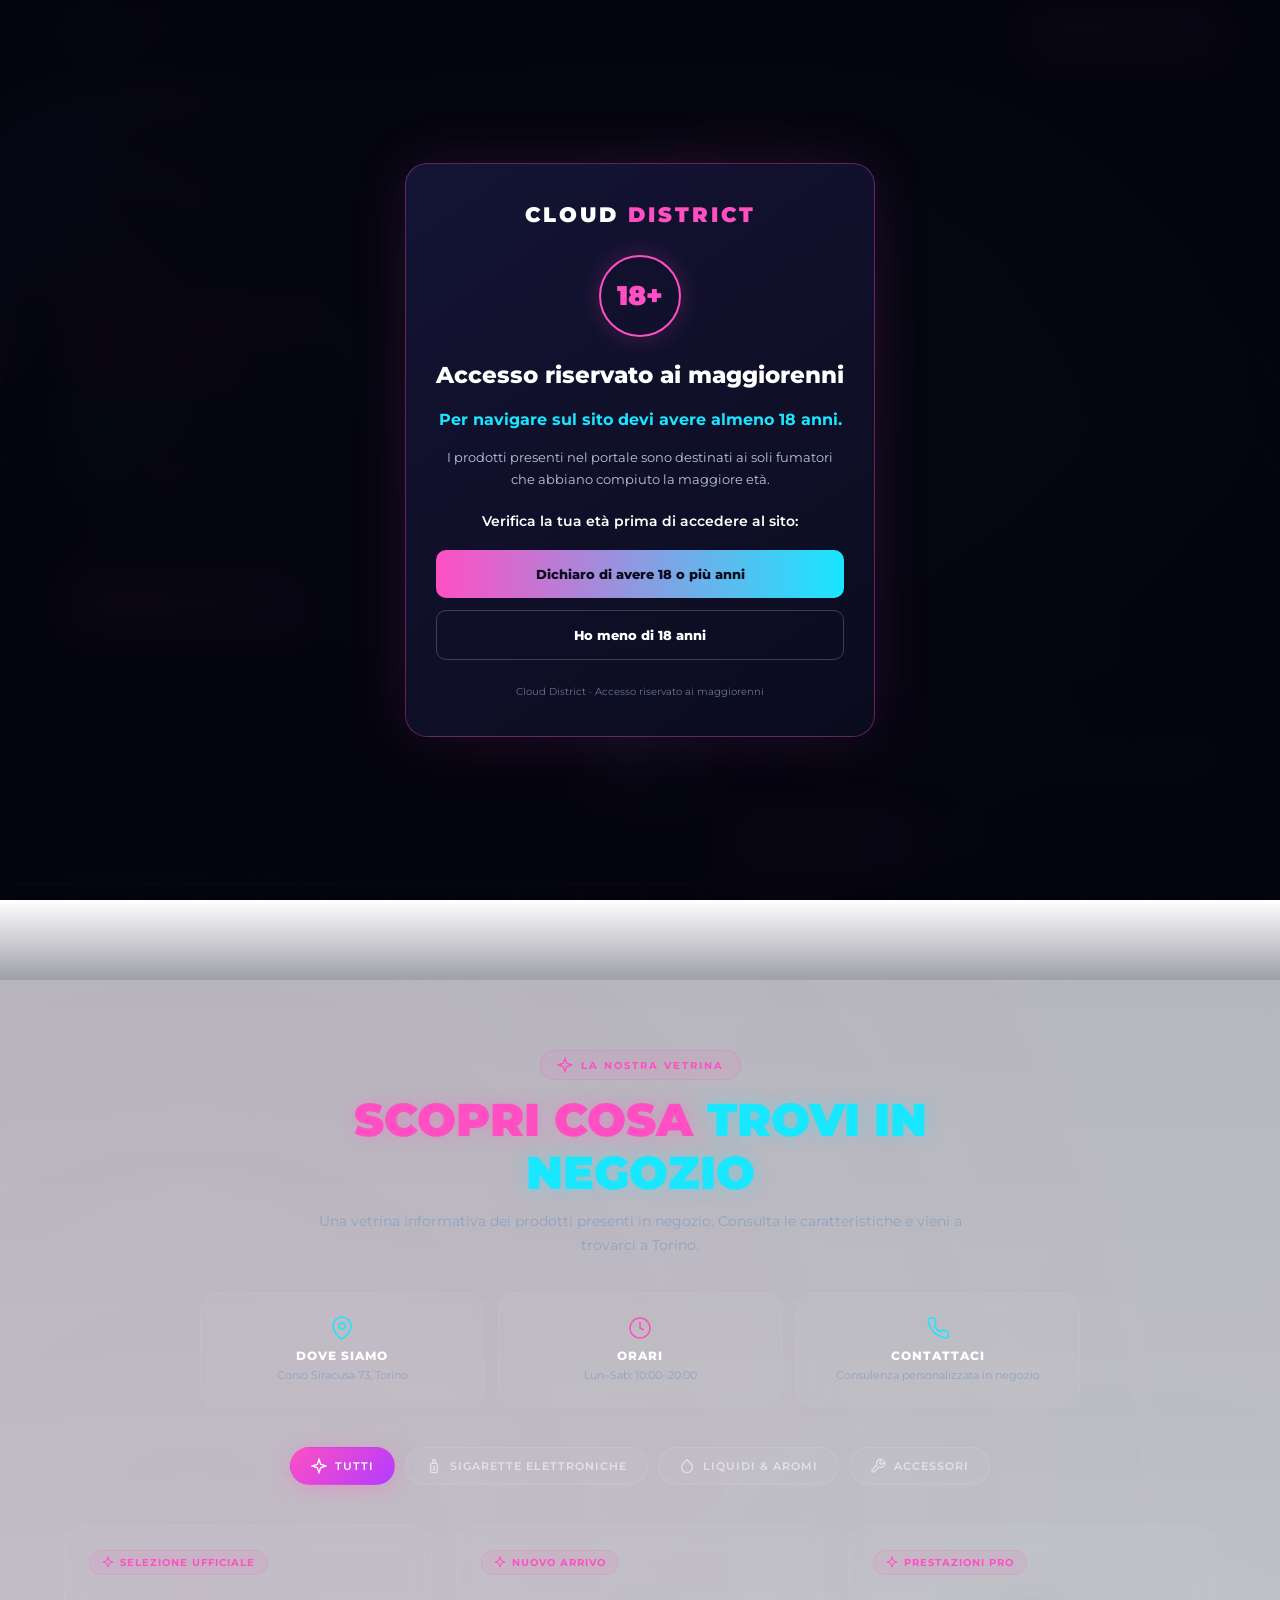
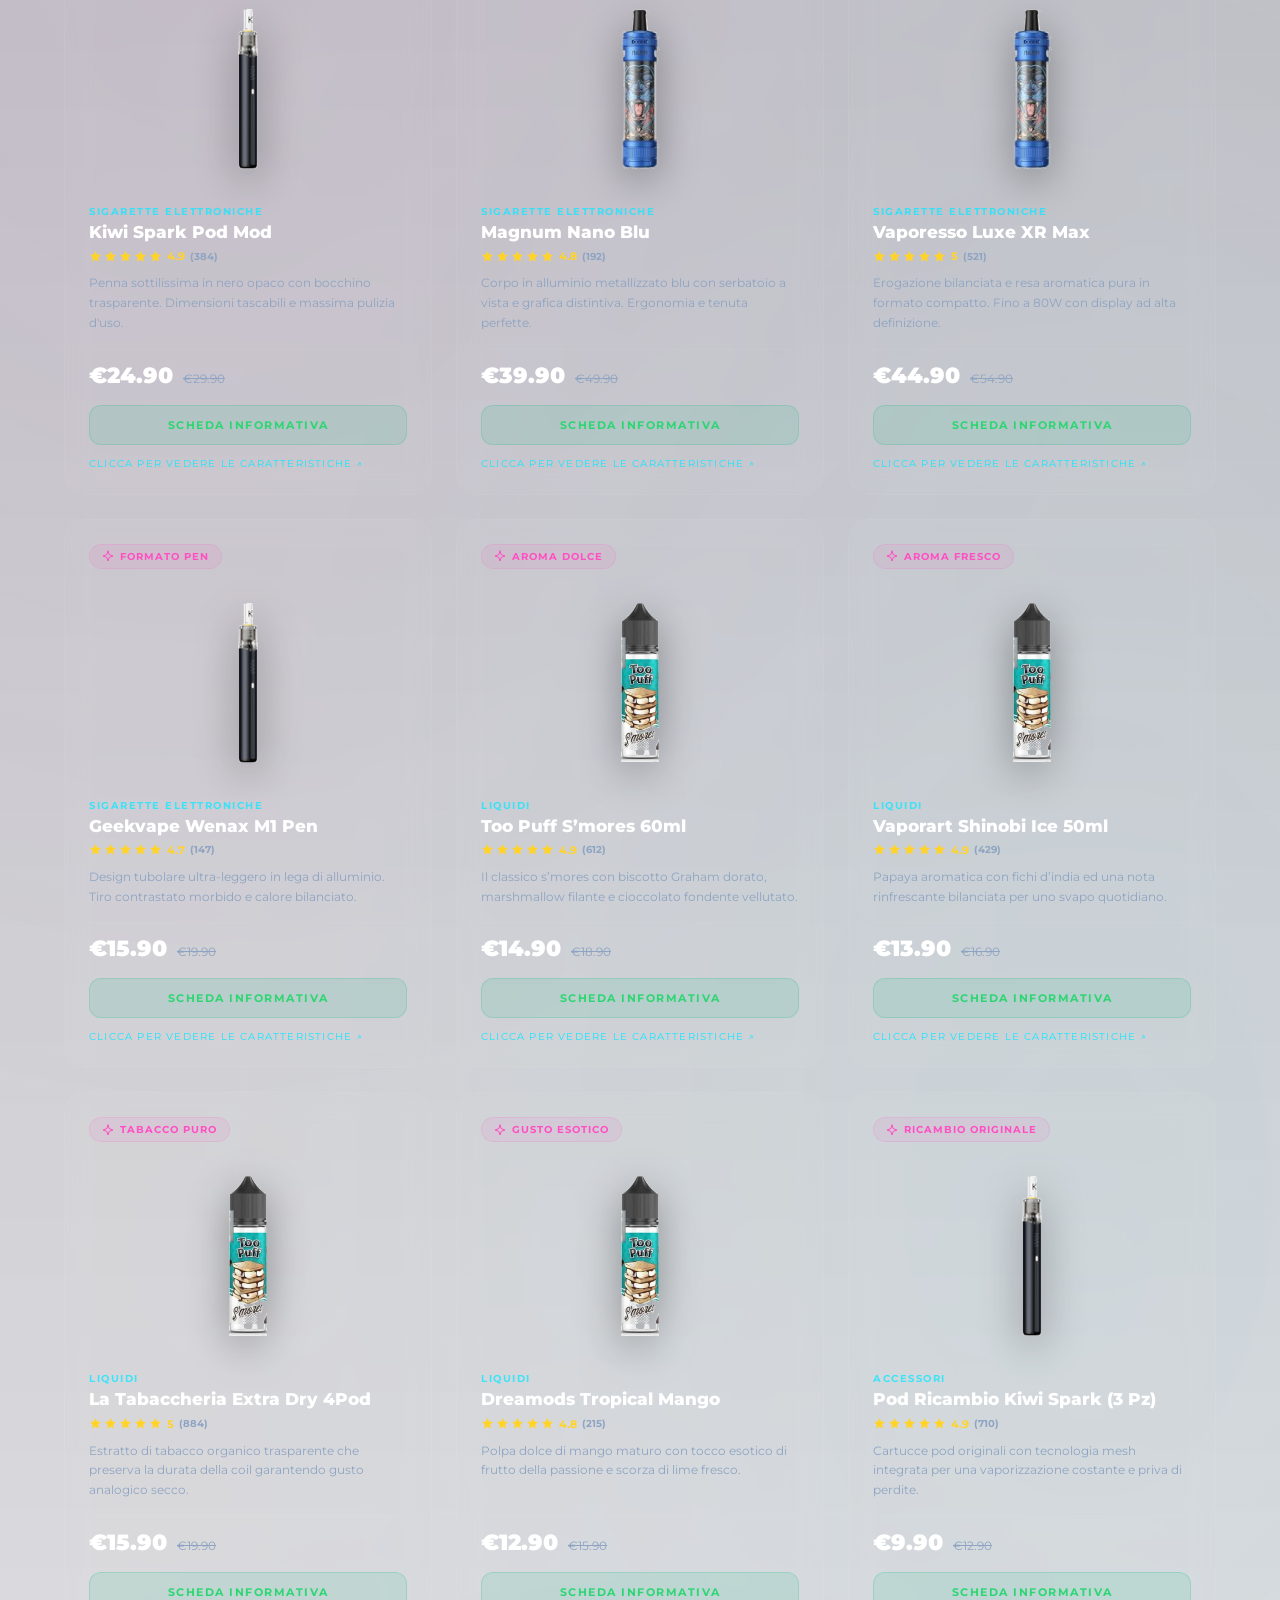
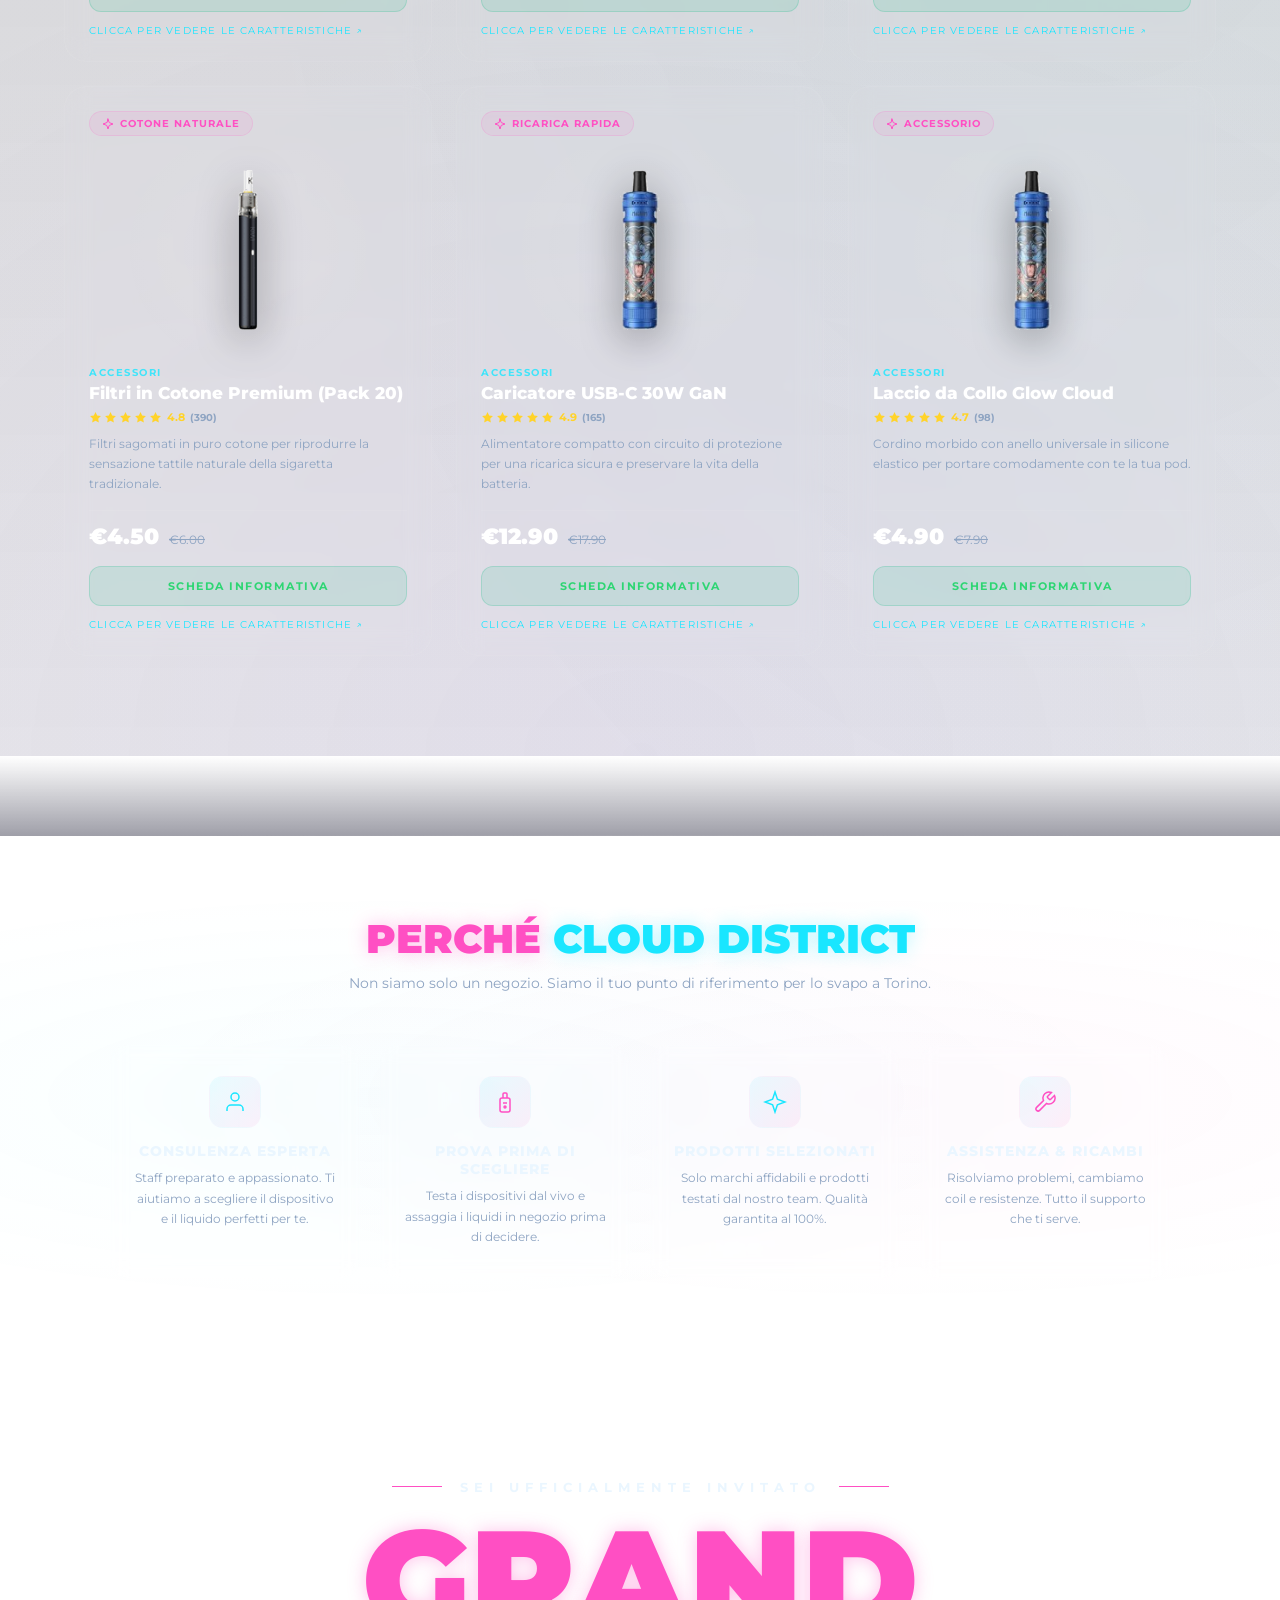
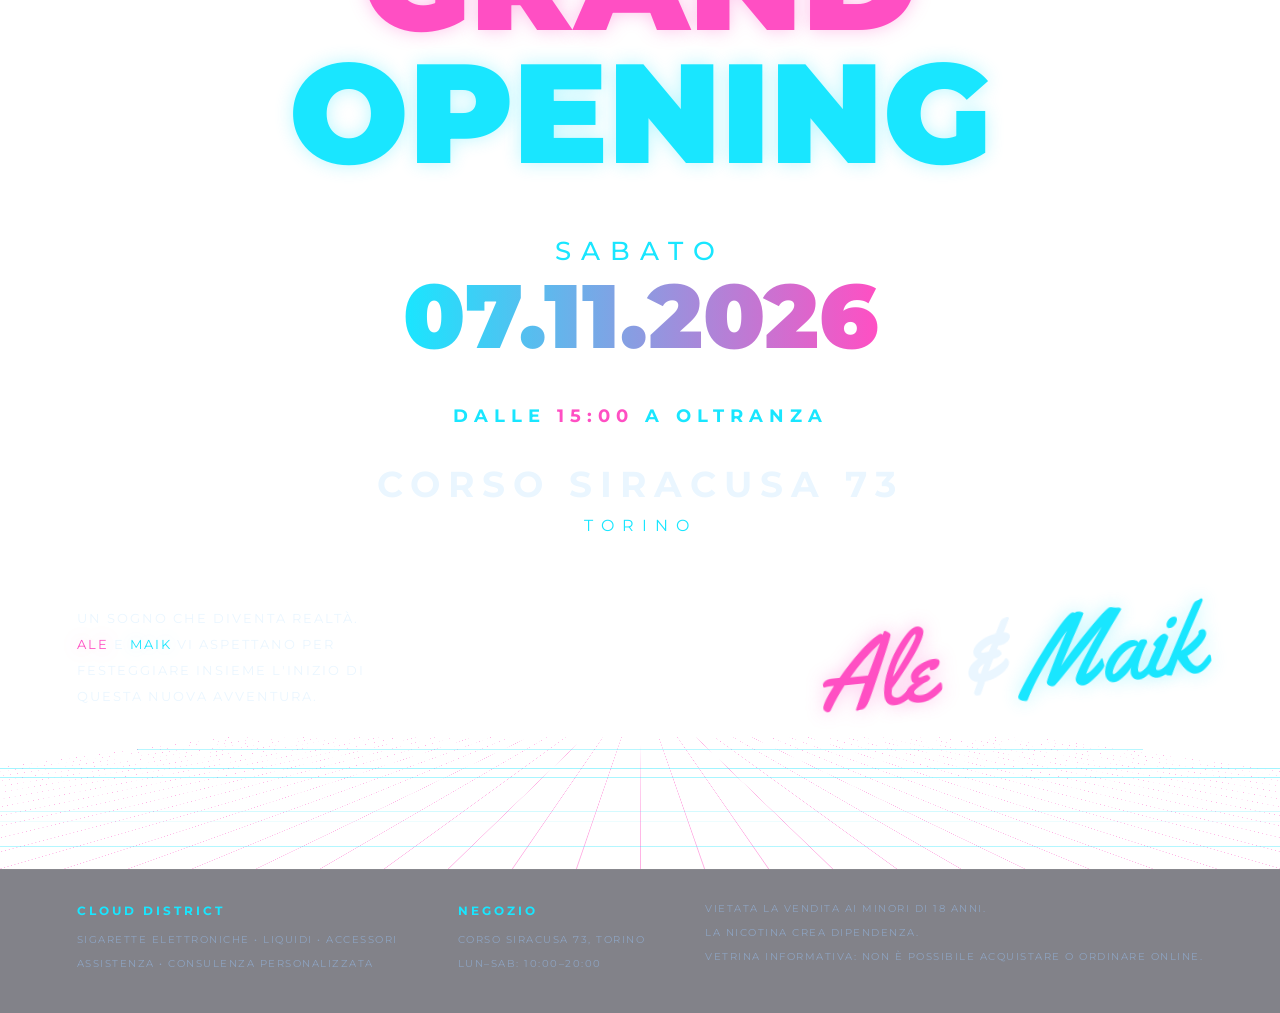
==== commit 66a7477d: "Update index.html" ====
--- a/index.html
+++ b/index.html
@@ -472,7 +472,7 @@
       text-decoration: line-through; margin-left: 6px;
     }
 
-    /* "Disponibile in Negozio" — Soft green, reassuring */
+    /* "Informazioni in negozio" — Soft green, reassuring */
     .btn-available {
       width: 100%; padding: 12px;
       background: rgba(16, 185, 129, 0.12); border: 1px solid rgba(16, 185, 129, 0.2);
@@ -612,17 +612,304 @@
       .store-info-banner { grid-template-columns: 1fr; }
       .products-grid.cols-3 { grid-template-columns: 1fr; }
     }
+
+    .product-card { cursor: pointer; }
+    .product-card:focus-visible { outline: 2px solid var(--cy); outline-offset: 4px; }
+    .product-card .btn-available { pointer-events: none; }
+    .product-card .btn-visit-store { pointer-events: none; }
+    .details-hint { color: var(--cy); font-size: 10px; letter-spacing: 1.2px; text-transform: uppercase; margin-top: 12px; }
+
+    .product-modal, .cookie-banner {
+      position: fixed; z-index: 200; inset: 0; display: none;
+      align-items: center; justify-content: center; padding: 20px;
+      background: rgba(3, 4, 18, .82); backdrop-filter: blur(14px);
+    }
+    .product-modal.open, .cookie-banner.open { display: flex; }
+    .product-modal-card {
+      position: relative; width: min(760px, 100%); max-height: 88vh; overflow: auto;
+      display: grid; grid-template-columns: minmax(220px, .9fr) 1.1fr; gap: 28px;
+      padding: 30px; border: 1px solid rgba(25,230,255,.2); border-radius: 24px;
+      background: linear-gradient(145deg, #171735, #0b0b1e);
+      box-shadow: 0 25px 90px rgba(0,0,0,.55);
+    }
+    .product-modal-image { min-height: 260px; display:flex; align-items:center; justify-content:center; background:rgba(255,255,255,.025); border-radius:18px; }
+    .product-modal-image img { max-width:90%; max-height:340px; object-fit:contain; }
+    .product-modal-copy { align-self:center; }
+    .product-modal-copy h2 { font-size: clamp(24px,4vw,36px); margin:8px 0 12px; }
+    .product-modal-copy p { color:var(--text-muted); line-height:1.8; font-size:13px; }
+    .product-modal-price { color:var(--cy); font-size:24px; font-weight:900; margin:18px 0; }
+    .modal-close {
+      position:absolute; top:14px; right:14px; width:38px; height:38px; border-radius:50%;
+      border:1px solid rgba(255,255,255,.15); background:rgba(255,255,255,.06);
+      color:#fff; font-size:22px; cursor:pointer;
+    }
+    .modal-store-note { font-size:11px !important; color:var(--cy) !important; margin-top:14px; }
+    .cookie-banner { inset:auto 20px 20px; padding:0; background:transparent; justify-content:flex-end; }
+    .cookie-card {
+      width:min(540px,100%); padding:22px; border-radius:18px;
+      background:#141435; border:1px solid rgba(255,255,255,.12);
+      box-shadow:0 15px 55px rgba(0,0,0,.5);
+    }
+    .cookie-card h3 { font-size:15px; margin-bottom:8px; }
+    .cookie-card p { color:var(--text-muted); font-size:11px; line-height:1.7; }
+    .cookie-actions { display:flex; gap:10px; flex-wrap:wrap; margin-top:16px; }
+    .cookie-actions button {
+      border-radius:9px; padding:10px 14px; cursor:pointer; font:700 10px Montserrat,sans-serif;
+      letter-spacing:1px; text-transform:uppercase;
+    }
+    .cookie-accept { border:0; color:#fff; background:linear-gradient(135deg,var(--pk),#b23cff); }
+    .cookie-reject { color:#fff; background:transparent; border:1px solid rgba(255,255,255,.2); }
+    .cookie-link { color:var(--cy); text-decoration:underline; cursor:pointer; background:none; border:0; font:inherit; }
+    @media(max-width:650px) {
+      .product-modal-card { grid-template-columns:1fr; gap:16px; padding:22px; }
+      .product-modal-image { min-height:180px; }
+      .product-modal-image img { max-height:220px; }
+      .cookie-banner { inset:auto 10px 10px; }
+    }
+
   </style>
 </head>
 <body>
-
-  <!-- Ambient organic background blobs -->
-  <div class="ambient-mesh" aria-hidden="true">
-    <div class="orb"></div>
-    <div class="orb"></div>
-    <div class="orb"></div>
-    <div class="orb"></div>
+  <!-- POPUP VERIFICA MAGGIORE ETÀ -->
+  <div id="age-gate" role="dialog" aria-modal="true" aria-labelledby="age-title">
+    <div class="age-box">
+      <div class="age-logo">CLOUD <span>DISTRICT</span></div>
+
+      <div class="age-icon">18+</div>
+
+      <h2 id="age-title">Accesso riservato ai maggiorenni</h2>
+
+      <p class="age-main">
+        Per navigare sul sito devi avere almeno 18 anni.
+      </p>
+
+      <p class="age-description">
+        I prodotti presenti nel portale sono destinati ai soli fumatori
+        che abbiano compiuto la maggiore età.
+      </p>
+
+      <p class="age-question">
+        Verifica la tua età prima di accedere al sito:
+      </p>
+
+      <button id="age-confirm" class="age-button age-yes">
+        Dichiaro di avere 18 o più anni
+      </button>
+
+      <button id="age-deny" class="age-button age-no">
+        Ho meno di 18 anni
+      </button>
+
+      <small>Cloud District · Accesso riservato ai maggiorenni</small>
+    </div>
   </div>
+
+  <style>
+    #age-gate {
+      position: fixed;
+      inset: 0;
+      z-index: 999999;
+      display: flex;
+      align-items: center;
+      justify-content: center;
+      padding: 20px;
+      background: rgba(5, 5, 15, 0.97);
+      backdrop-filter: blur(18px);
+      -webkit-backdrop-filter: blur(18px);
+    }
+
+    .age-box {
+      width: 100%;
+      max-width: 470px;
+      padding: 38px 30px;
+      text-align: center;
+      background: linear-gradient(145deg, #141435, #0b0b1e);
+      border: 1px solid rgba(255, 79, 195, 0.35);
+      border-radius: 22px;
+      box-shadow: 0 0 60px rgba(255, 79, 195, 0.12);
+      animation: ageAppear 0.4s ease;
+    }
+
+    @keyframes ageAppear {
+      from {
+        opacity: 0;
+        transform: translateY(20px) scale(0.97);
+      }
+      to {
+        opacity: 1;
+        transform: translateY(0) scale(1);
+      }
+    }
+
+    .age-logo {
+      font-size: 21px;
+      font-weight: 900;
+      letter-spacing: 3px;
+      color: #ffffff;
+      margin-bottom: 28px;
+    }
+
+    .age-logo span {
+      color: #ff4fc3;
+    }
+
+    .age-icon {
+      width: 82px;
+      height: 82px;
+      display: flex;
+      align-items: center;
+      justify-content: center;
+      margin: 0 auto 24px;
+      border: 2px solid #ff4fc3;
+      border-radius: 50%;
+      color: #ff4fc3;
+      font-size: 27px;
+      font-weight: 900;
+      box-shadow: 0 0 25px rgba(255, 79, 195, 0.2);
+    }
+
+    .age-box h2 {
+      color: #ffffff;
+      font-size: 23px;
+      font-weight: 800;
+      margin-bottom: 18px;
+    }
+
+    .age-main {
+      color: #19e6ff;
+      font-size: 16px;
+      font-weight: 700;
+      line-height: 1.6;
+      margin-bottom: 14px;
+    }
+
+    .age-description {
+      color: #b8c4d8;
+      font-size: 13px;
+      line-height: 1.7;
+      margin-bottom: 22px;
+    }
+
+    .age-question {
+      color: #ffffff;
+      font-size: 14px;
+      font-weight: 600;
+      margin-bottom: 20px;
+    }
+
+    .age-button {
+      display: block;
+      width: 100%;
+      padding: 16px 12px;
+      margin-top: 12px;
+      border-radius: 10px;
+      font-family: inherit;
+      font-size: 13px;
+      font-weight: 800;
+      cursor: pointer;
+      transition: 0.2s ease;
+    }
+
+    .age-yes {
+      color: #0b0b1e;
+      background: linear-gradient(90deg, #ff4fc3, #19e6ff);
+      border: none;
+    }
+
+    .age-yes:hover {
+      transform: translateY(-2px);
+      box-shadow: 0 5px 25px rgba(255, 79, 195, 0.3);
+    }
+
+    .age-no {
+      color: #ffffff;
+      background: transparent;
+      border: 1px solid rgba(255, 255, 255, 0.2);
+    }
+
+    .age-no:hover {
+      background: rgba(255, 255, 255, 0.08);
+    }
+
+    .age-box small {
+      display: block;
+      margin-top: 25px;
+      color: #68758e;
+      font-size: 10px;
+    }
+
+    body.age-locked {
+      overflow: hidden;
+    }
+
+    @media (max-width: 480px) {
+      .age-box {
+        padding: 30px 20px;
+      }
+
+      .age-box h2 {
+        font-size: 20px;
+      }
+    }
+  </style>
+
+  <script>
+  (function () {
+    const gate = document.getElementById("age-gate");
+    const confirmButton = document.getElementById("age-confirm");
+    const denyButton = document.getElementById("age-deny");
+
+    // Blocca la navigazione finché l'età non viene verificata.
+    document.body.classList.add("age-locked");
+
+    // Ricorda la conferma sul dispositivo.
+    if (sessionStorage.getItem("cloudDistrictAgeVerified") === "true") {
+      gate.remove();
+      document.body.classList.remove("age-locked");
+      return;
+    }
+
+    confirmButton.addEventListener("click", function () {
+      sessionStorage.setItem("cloudDistrictAgeVerified", "true");
+      gate.remove();
+      document.body.classList.remove("age-locked");
+    });
+
+    denyButton.addEventListener("click", function () {
+      sessionStorage.removeItem("cloudDistrictAgeVerified");
+
+      document.body.innerHTML = `
+        <main style="
+          min-height:100vh;
+          display:flex;
+          align-items:center;
+          justify-content:center;
+          flex-direction:column;
+          padding:25px;
+          text-align:center;
+          background:#0b0b1e;
+          color:#fff;
+          font-family:Montserrat,sans-serif;
+        ">
+          <h1 style="color:#ff4fc3;font-size:32px;margin-bottom:20px;">
+            Accesso non consentito
+          </h1>
+          <p style="color:#b8c4d8;line-height:1.7;">
+            Questo sito è riservato esclusivamente alle persone
+            che hanno compiuto 18 anni.
+          </p>
+        </main>
+      `;
+    });
+  })();
+  </script>
+    <!-- Ambient organic background blobs -->
+    <div class="ambient-mesh" aria-hidden="true">
+      <div class="orb"></div>
+      <div class="orb"></div>
+      <div class="orb"></div>
+      <div class="orb"></div>
+    </div>
 
   <!-- Navigation -->
   <header class="nav">
@@ -753,7 +1040,7 @@
       <div class="opts"><b>Dettagli</b><ul><li>Gusto dolce, cioccolato</li><li>Flacone da 60 ml</li><li>Made in Italy</li></ul></div>
 
       <div class="dots" aria-label="Prodotti"></div>
-      <div class="age">Vietato ai minori di 18 anni • Contiene nicotina</div>
+      <div class="age">Vietata ai minori di 18 anni • Vetrina informativa</div>
       <div class="frame"></div>
       <div class="bar" id="bar"></div>
 
@@ -778,7 +1065,7 @@
       </div>
       <h2 class="shop-title"><span class="p">Scopri Cosa</span> <span class="c">Trovi in Negozio</span></h2>
       <p class="shop-desc">
-        Dispositivi, liquidi artigianali e accessori selezionati con passione a Torino. Vieni a provarli di persona!
+        Una vetrina informativa dei prodotti presenti in negozio. Consulta le caratteristiche e vieni a trovarci a Torino.
       </p>
     </div>
 
@@ -879,6 +1166,34 @@
     <div class="floor"></div>
   </section>
 
+
+  <!-- Scheda informativa prodotto: nessun acquisto o ordine online -->
+  <div class="product-modal" id="productModal" role="dialog" aria-modal="true" aria-labelledby="modalProductName">
+    <div class="product-modal-card">
+      <button class="modal-close" id="modalClose" aria-label="Chiudi">&times;</button>
+      <div class="product-modal-image"><img id="modalProductImage" src="" alt=""></div>
+      <div class="product-modal-copy">
+        <div class="card-category" id="modalProductCategory"></div>
+        <h2 id="modalProductName"></h2>
+        <p id="modalProductDescription"></p>
+        <div class="product-modal-price" id="modalProductPrice"></div>
+        <p class="modal-store-note">Scheda a solo scopo informativo. Nessuna vendita o ordine online. Per informazioni, rivolgiti al punto vendita.</p>
+      </div>
+    </div>
+  </div>
+
+  <!-- Preferenze privacy: la statistica dei prodotti visualizzati parte solo dopo consenso -->
+  <div class="cookie-banner" id="cookieBanner" role="dialog" aria-label="Preferenze cookie">
+    <div class="cookie-card">
+      <h3>La tua privacy conta</h3>
+      <p>Usiamo strumenti tecnici necessari al funzionamento del sito. Solo con il tuo consenso salviamo sul dispositivo i prodotti che visualizzi, così da poter mostrare nella presentazione iniziale quelli più consultati. Non utilizziamo questi dati per acquisti o profilazione pubblicitaria.</p>
+      <div class="cookie-actions">
+        <button class="cookie-accept" id="acceptCookies">Accetta statistiche</button>
+        <button class="cookie-reject" id="rejectCookies">Rifiuta</button>
+      </div>
+    </div>
+  </div>
+
   <!-- FOOTER -->
   <footer id="contatti">
     <div class="footer-col">
@@ -894,6 +1209,7 @@
     <div class="footer-col">
       <span>Vietata la vendita ai minori di 18 anni.</span>
       <span>La nicotina crea dipendenza.</span>
+      <span>Vetrina informativa: non è possibile acquistare o ordinare online.</span>
     </div>
   </footer>
 
@@ -943,21 +1259,125 @@
     // ========================================================
     // VETRINA PRODOTTI — Solo visualizzazione
     // ========================================================
+    // Preferenze: la misurazione delle visualizzazioni è disattivata fino al consenso.
+    const CONSENT_KEY = 'cloudDistrictAnalyticsConsent';
+    const VIEWS_KEY = 'cloudDistrictProductViews';
+    const cookieBanner = document.getElementById('cookieBanner');
+    const consent = () => localStorage.getItem(CONSENT_KEY);
+    if (!consent()) cookieBanner.classList.add('open');
+
+    document.getElementById('acceptCookies').addEventListener('click', () => {
+      localStorage.setItem(CONSENT_KEY, 'accepted');
+      cookieBanner.classList.remove('open');
+      applyPopularHero();
+    });
+    document.getElementById('rejectCookies').addEventListener('click', () => {
+      localStorage.setItem(CONSENT_KEY, 'rejected');
+      localStorage.removeItem(VIEWS_KEY);
+      cookieBanner.classList.remove('open');
+    });
+
+    function getViewCounts() {
+      try { return JSON.parse(localStorage.getItem(VIEWS_KEY) || '{}'); }
+      catch (_) { return {}; }
+    }
+    function recordProductView(product) {
+      if (consent() !== 'accepted') return;
+      const counts = getViewCounts();
+      const key = String(product.id ?? product.name);
+      counts[key] = (counts[key] || 0) + 1;
+      localStorage.setItem(VIEWS_KEY, JSON.stringify(counts));
+      applyPopularHero();
+    }
+    function getPopularProducts(products) {
+      const counts = getViewCounts();
+      return [...products].sort((a, b) => {
+        const av = counts[String(a.id ?? a.name)] || 0;
+        const bv = counts[String(b.id ?? b.name)] || 0;
+        return bv - av;
+      }).slice(0, 3);
+    }
+
+    function applyPopularHero() {
+      if (consent() !== 'accepted') return;
+      const products = CloudStore.getProducts();
+      if (!products.length) return;
+      const counts = getViewCounts();
+      const hasViews = Object.values(counts).some(v => Number(v) > 0);
+      if (!hasViews) return;
+
+      const popular = getPopularProducts(products);
+      const heroPanels = [...document.querySelectorAll('.stage .panel')];
+      const heroWords = [...document.querySelectorAll('.stage .word')];
+      const heroImages = [...document.querySelectorAll('.stage .prod img')];
+      const heroOpts = [...document.querySelectorAll('.stage .opts')];
+      const heroGlows = [...document.querySelectorAll('.stage .glow')];
+
+      popular.forEach((product, i) => {
+        if (!heroPanels[i] || !heroImages[i]) return;
+        const panel = heroPanels[i];
+        const title = panel.querySelector('h1');
+        const price = panel.querySelector('.price');
+        const oldPrice = panel.querySelector('.price-strike');
+        const description = panel.querySelector('p');
+        const rating = panel.querySelector('.hero-rating');
+        if (title) title.textContent = product.name || 'Prodotto';
+        if (price) price.textContent = Number(product.price || 0).toLocaleString('it-IT', {style:'currency',currency:'EUR'});
+        if (oldPrice) oldPrice.textContent = product.originalPrice ? Number(product.originalPrice).toLocaleString('it-IT',{style:'currency',currency:'EUR'}) : '';
+        if (description) description.textContent = product.description || 'Scopri le caratteristiche in negozio.';
+        if (rating) rating.style.display = 'none';
+        heroImages[i].src = product.image || '';
+        heroImages[i].alt = product.name || 'Prodotto';
+        if (heroWords[i]) heroWords[i].textContent = product.name || '';
+        if (heroOpts[i]) {
+          const heading = heroOpts[i].querySelector('b');
+          const list = heroOpts[i].querySelector('ul');
+          if (heading) heading.textContent = 'Più visualizzato';
+          if (list) list.innerHTML = `<li>${product.categoryLabel || product.category || 'Prodotto'}</li><li>Consulta la scheda</li><li>Disponibile in negozio</li>`;
+        }
+        if (heroGlows[i]) heroGlows[i].style.setProperty('--g', i % 2 ? '#19e6ff' : '#ff4fc3');
+      });
+    }
+
     const shopProductsGrid = document.getElementById('shopProductsGrid');
     const catButtons = document.querySelectorAll('.cat-btn');
     let currentCategoryFilter = 'all';
+    let catalogProducts = [];
+
+    function openProductDetails(product) {
+      recordProductView(product);
+      document.getElementById('modalProductImage').src = product.image || '';
+      document.getElementById('modalProductImage').alt = product.name || 'Prodotto';
+      document.getElementById('modalProductCategory').textContent = product.categoryLabel || product.category || '';
+      document.getElementById('modalProductName').textContent = product.name || 'Prodotto';
+      document.getElementById('modalProductDescription').textContent = product.description || 'Caratteristiche non disponibili.';
+      document.getElementById('modalProductPrice').textContent = Number.isFinite(Number(product.price))
+        ? Number(product.price).toLocaleString('it-IT', {style:'currency',currency:'EUR'}) : '';
+      document.getElementById('productModal').classList.add('open');
+      document.body.style.overflow = 'hidden';
+    }
+    function closeProductDetails() {
+      document.getElementById('productModal').classList.remove('open');
+      document.body.style.overflow = '';
+    }
+    document.getElementById('modalClose').addEventListener('click', closeProductDetails);
+    document.getElementById('productModal').addEventListener('click', e => {
+      if (e.target.id === 'productModal') closeProductDetails();
+    });
+    document.addEventListener('keydown', e => {
+      if (e.key === 'Escape') closeProductDetails();
+    });
 
     function renderShopCatalog() {
-      const products = CloudStore.getProducts();
+      catalogProducts = CloudStore.getProducts();
       const layout = CloudStore.getLayoutSettings();
       shopProductsGrid.className = 'products-grid cols-' + (layout.columns || 3);
-
-      let filtered = currentCategoryFilter === 'all'
-        ? products
-        : products.filter(p => p.category === currentCategoryFilter);
+      const filtered = currentCategoryFilter === 'all'
+        ? catalogProducts
+        : catalogProducts.filter(p => p.category === currentCategoryFilter);
 
       shopProductsGrid.innerHTML = '';
-      if (filtered.length === 0) {
+      if (!filtered.length) {
         shopProductsGrid.innerHTML = `<div style="grid-column:1/-1;text-align:center;padding:50px;color:var(--text-muted);font-size:14px;">Nessun prodotto in questa categoria.</div>`;
         return;
       }
@@ -967,40 +1387,30 @@
         const perimeterDecor = CloudIcons.getPerimeterDecorations(p.decorType || 'vapor');
         const card = document.createElement('div');
         card.className = 'product-card';
+        card.tabIndex = 0;
+        card.setAttribute('role', 'button');
+        card.setAttribute('aria-label', `Apri dettagli ${p.name || 'prodotto'}`);
         card.innerHTML = `
           ${perimeterDecor}
           <div class="card-content-inner">
-            <div class="card-badge">
-              ${CloudIcons.get('sparkles')}
-              <span>${p.badge || 'Consigliato'}</span>
-            </div>
-            <div class="card-image-wrap">
-              <img src="${p.image}" alt="${p.name}" loading="lazy">
-            </div>
-            <div class="card-category">${p.categoryLabel || p.category}</div>
-            <h3 class="card-title">${p.name}</h3>
-            <div class="card-rating">
-              ${starIcons} ${p.rating || 4.9} <span>(${p.reviewsCount || 120})</span>
-            </div>
+            <div class="card-badge">${CloudIcons.get('sparkles')}<span>${p.badge || 'In vetrina'}</span></div>
+            <div class="card-image-wrap"><img src="${p.image || ''}" alt="${p.name || 'Prodotto'}" loading="lazy"></div>
+            <div class="card-category">${p.categoryLabel || p.category || ''}</div>
+            <h3 class="card-title">${p.name || 'Prodotto'}</h3>
+            <div class="card-rating">${starIcons} ${p.rating || 4.9} <span>(${p.reviewsCount || 120})</span></div>
             <p class="card-desc">${p.description || ''}</p>
-            <div class="card-price-row">
-              <div>
-                <span class="card-price">€${p.price.toFixed(2)}</span>
-                ${p.originalPrice ? `<span class="card-original-price">€${p.originalPrice.toFixed(2)}</span>` : ''}
-              </div>
-            </div>
-            <div class="btn-available">
-              <svg class="svg-icon" viewBox="0 0 24 24" fill="none" stroke="currentColor" stroke-width="2.5"><polyline points="20 6 9 17 4 12"/></svg>
-              Disponibile in Negozio
-            </div>
-            <a class="btn-visit-store" href="#opening">
-              <svg class="svg-icon" viewBox="0 0 24 24" fill="none" stroke="currentColor" stroke-width="2"><path d="M21 10c0 7-9 13-9 13s-9-6-9-13a9 9 0 0 1 18 0z"/><circle cx="12" cy="10" r="3"/></svg>
-              Vieni a Provarlo
-            </a>
-          </div>
-        `;
+            <div class="card-price-row"><div><span class="card-price">€${Number(p.price || 0).toFixed(2)}</span>
+            ${p.originalPrice ? `<span class="card-original-price">€${Number(p.originalPrice).toFixed(2)}</span>` : ''}</div></div>
+            <div class="btn-available">Scheda informativa</div>
+            <div class="details-hint">Clicca per vedere le caratteristiche ↗</div>
+          </div>`;
+        card.addEventListener('click', () => openProductDetails(p));
+        card.addEventListener('keydown', e => {
+          if (e.key === 'Enter' || e.key === ' ') { e.preventDefault(); openProductDetails(p); }
+        });
         shopProductsGrid.appendChild(card);
       });
+      applyPopularHero();
     }
 
     catButtons.forEach(btn => {
